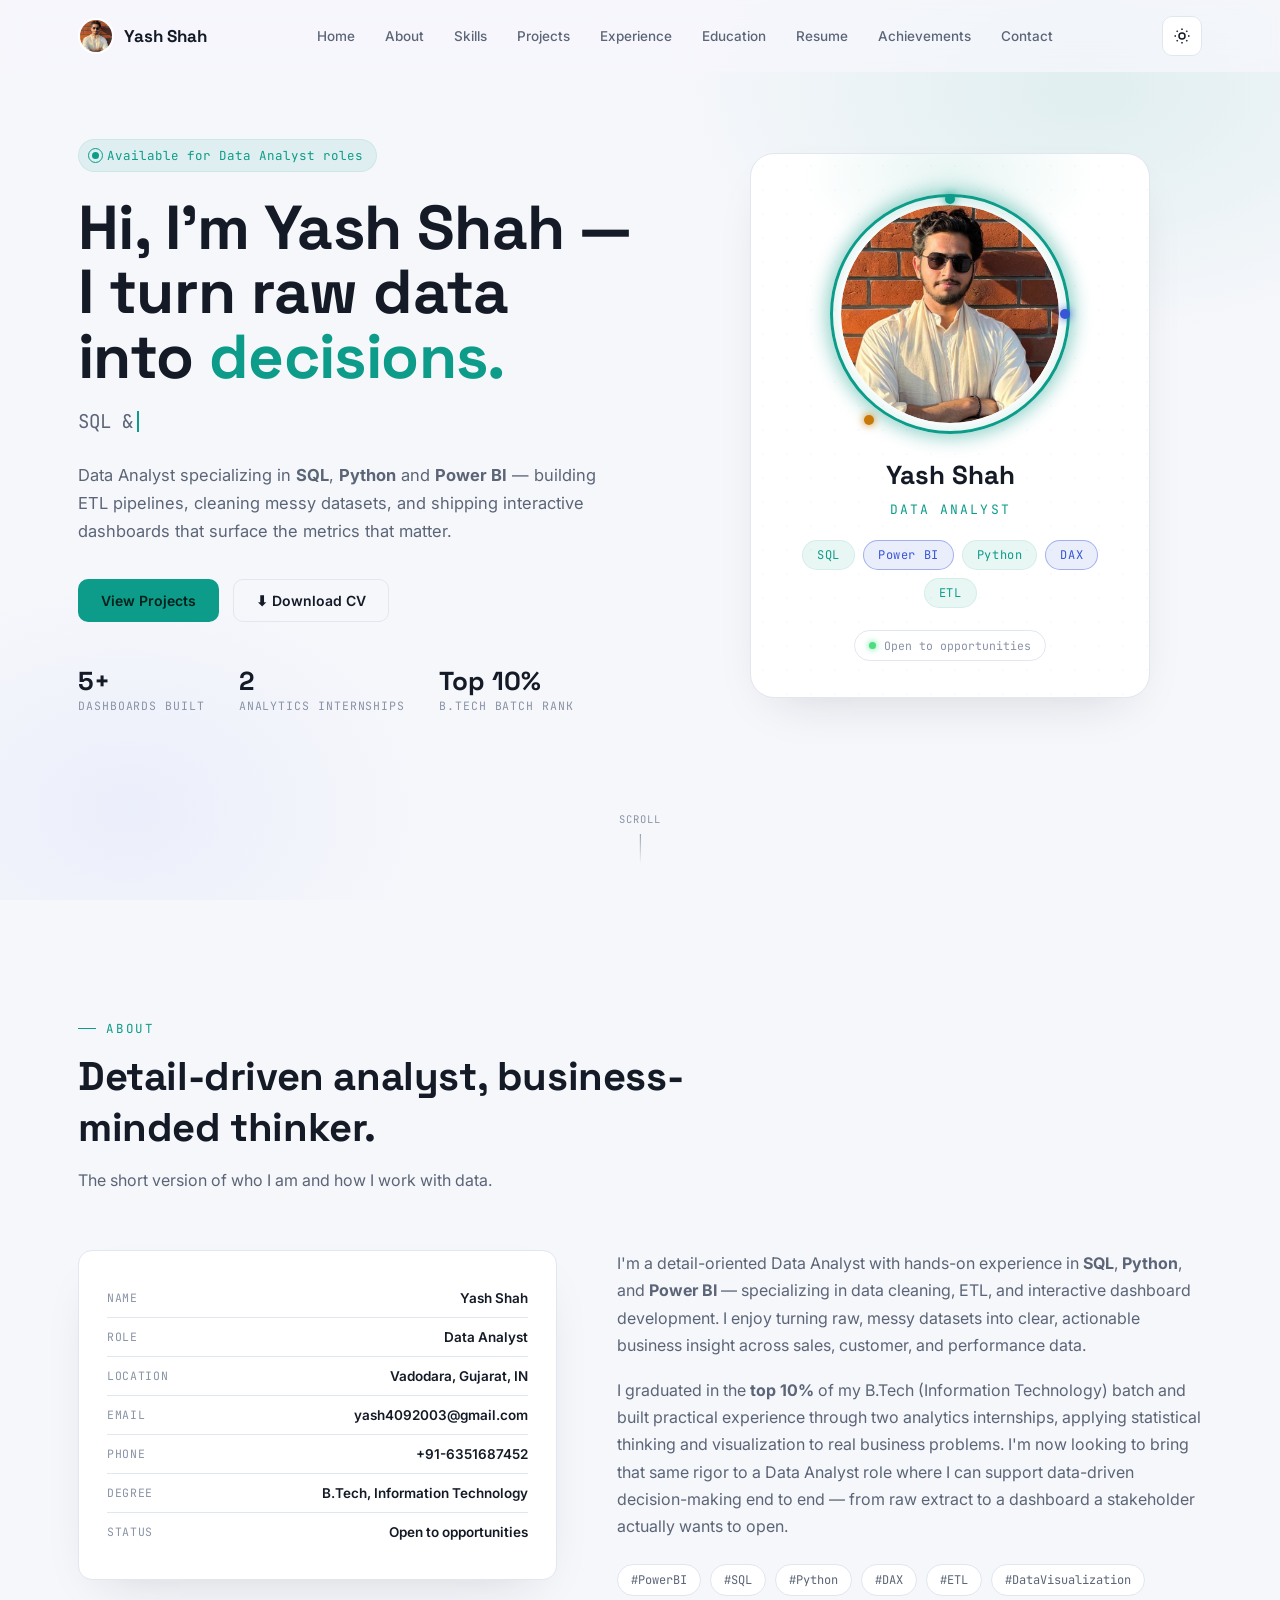
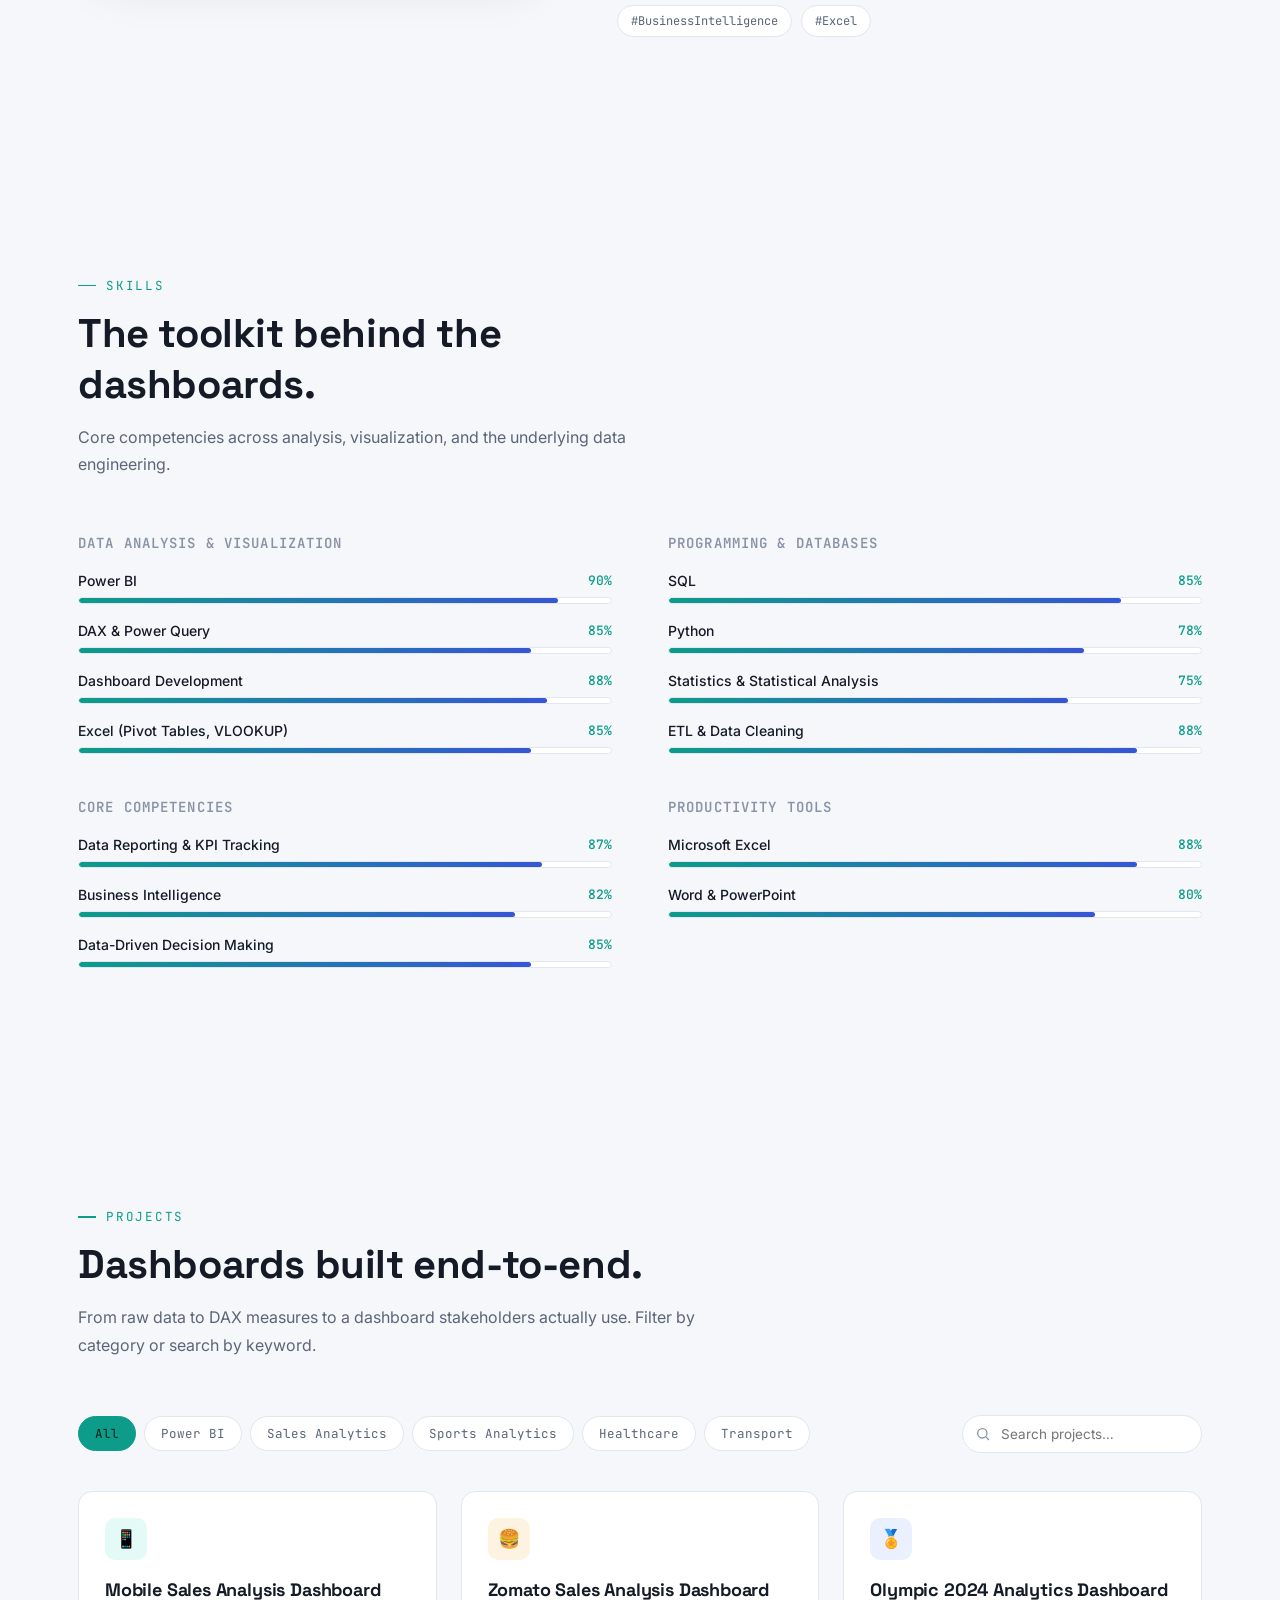
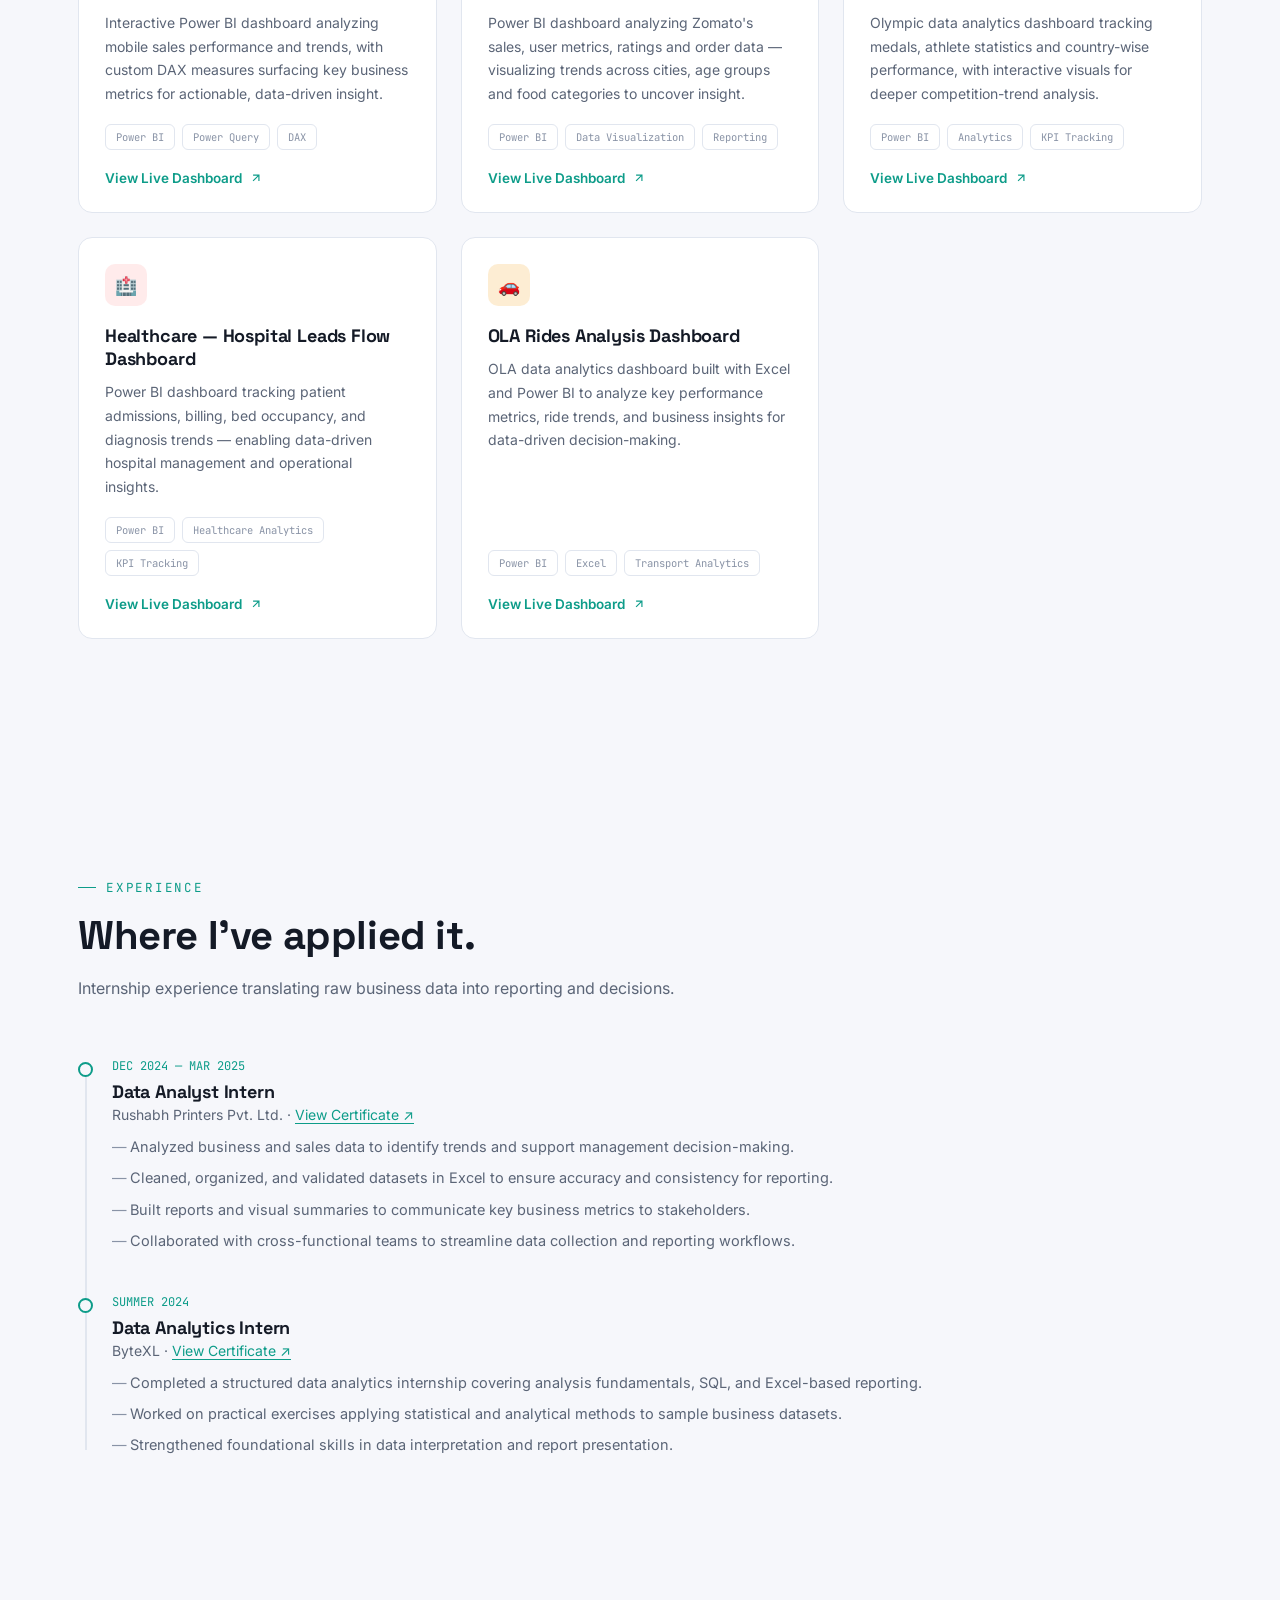
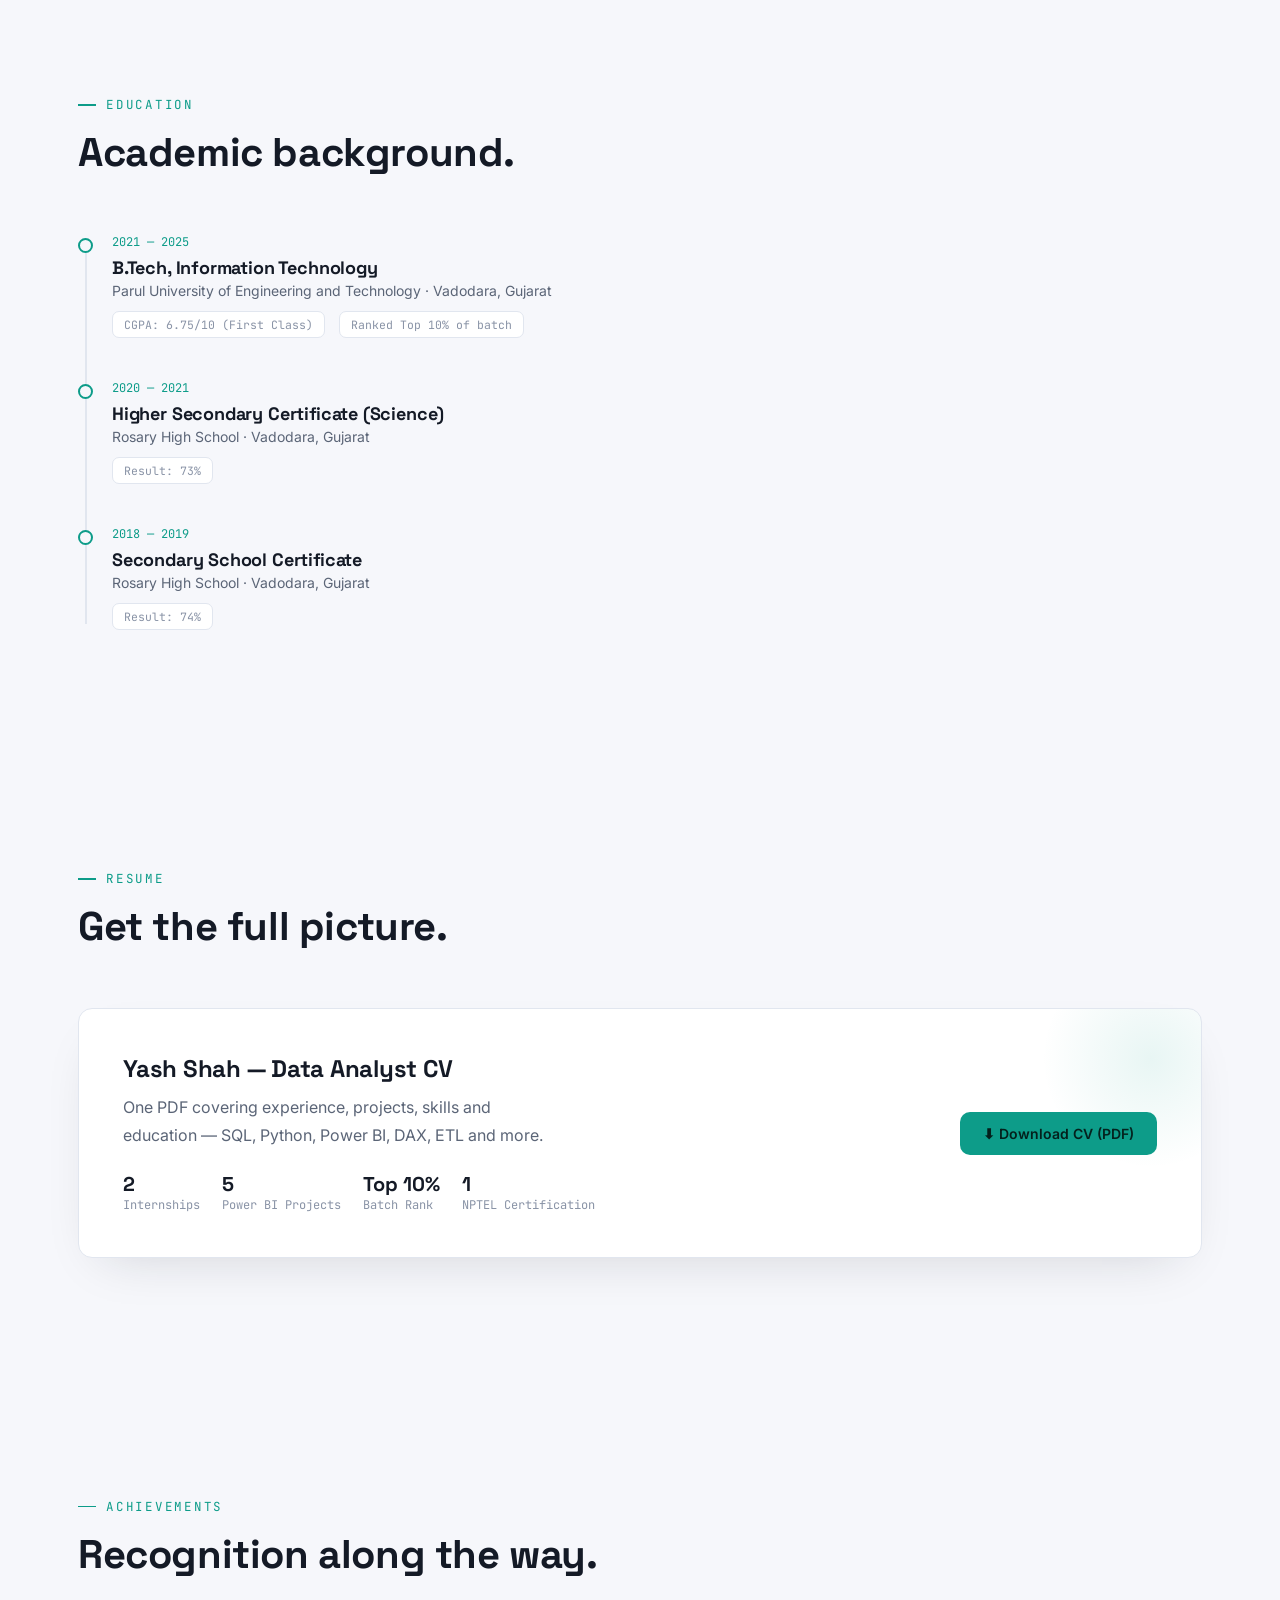
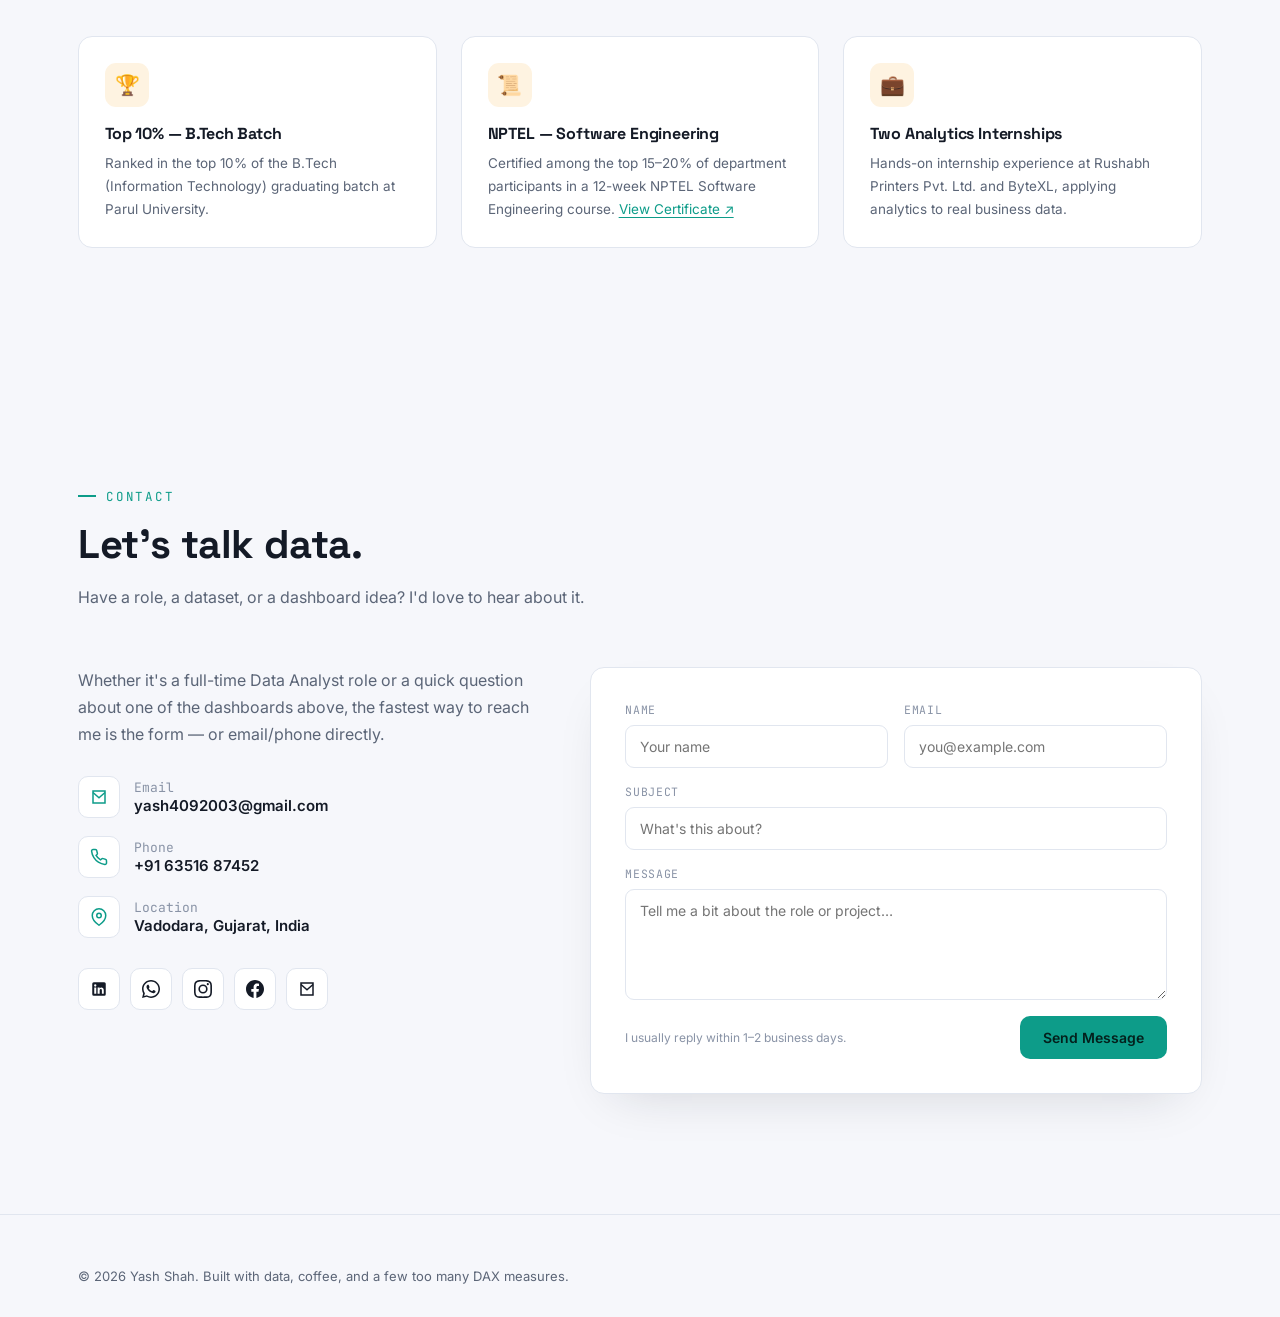
==== index.html @ 1015c75d "initial commit" ====
<!DOCTYPE html>
<html lang="en">
<head>
<meta charset="UTF-8">
<meta name="viewport" content="width=device-width, initial-scale=1.0">
<title>Yash Shah — Data Analyst | SQL, Python &amp; Power BI Portfolio</title>
<meta name="description" content="Yash Shah is a Data Analyst skilled in SQL, Python, Power BI, DAX, ETL and data visualization. Explore dashboards, projects, and experience turning raw data into business insight.">
<meta name="keywords" content="Yash Shah, Data Analyst, SQL, Python, Power BI, DAX, Power Query, ETL, Data Visualization, Business Intelligence, Dashboard Developer, Data Analyst Portfolio, Vadodara, Gujarat">
<meta name="author" content="Yash Shah">
<meta name="robots" content="index, follow">
<link rel="canonical" href="https://yashshah-portfolio.example.com/">

<!-- Open Graph -->
<meta property="og:type" content="website">
<meta property="og:title" content="Yash Shah — Data Analyst Portfolio">
<meta property="og:description" content="Data Analyst skilled in SQL, Python, Power BI &amp; DAX — building dashboards that turn raw data into business insight.">
<meta property="og:image" content="assets/profile.jpg">
<meta name="twitter:card" content="summary">

<link rel="icon" href="data:image/svg+xml,<svg xmlns=%22http://www.w3.org/2000/svg%22 viewBox=%220 0 100 100%22><rect width=%22100%22 height=%22100%22 rx=%2222%22 fill=%22%232dd9c4%22/><text x=%2250%22 y=%2266%22 font-size=%2255%22 text-anchor=%22middle%22 font-family=%22monospace%22 fill=%22%2304201c%22>Y</text></svg>">

<link rel="preconnect" href="https://fonts.googleapis.com">
<link rel="stylesheet" href="styles.css">

<script type="application/ld+json">
{
  "@context": "https://schema.org",
  "@type": "Person",
  "name": "Yash Shah",
  "jobTitle": "Data Analyst",
  "url": "https://yashshah-portfolio.example.com/",
  "email": "mailto:yash4092003@gmail.com",
  "address": { "@type": "PostalAddress", "addressLocality": "Vadodara", "addressRegion": "Gujarat", "addressCountry": "IN" },
  "knowsAbout": ["SQL", "Python", "Power BI", "DAX", "Power Query", "ETL", "Data Visualization", "Business Intelligence", "Excel"]
}
</script>
</head>
<body>

<!-- Loader -->
<div id="loader" aria-hidden="true">
  <div class="loader-bars"><span></span><span></span><span></span><span></span><span></span></div>
  <div class="loader-text">LOADING DASHBOARD…</div>
</div>

<div id="scroll-progress"></div>

<!-- Navbar -->
<header id="navbar">
  <div class="nav-inner">
    <a href="#home" class="brand"><span class="brand-mark"><img src="assets/profile.jpg" alt="Yash Shah"></span> Yash Shah</a>
    <nav class="links" id="navLinks">
      <a href="#home">Home</a>
      <a href="#about">About</a>
      <a href="#skills">Skills</a>
      <a href="#projects">Projects</a>
      <a href="#experience">Experience</a>
      <a href="#education">Education</a>
      <a href="#resume">Resume</a>
      <a href="#achievements">Achievements</a>
      <a href="#contact">Contact</a>
    </nav>
    <div class="nav-actions">
      <button class="theme-toggle" id="themeToggle" aria-label="Toggle dark / light mode">
        <svg class="icon-sun" viewBox="0 0 24 24" fill="none" stroke="currentColor" stroke-width="2"><circle cx="12" cy="12" r="4"/><path d="M12 2v2M12 20v2M4.9 4.9l1.4 1.4M17.7 17.7l1.4 1.4M2 12h2M20 12h2M4.9 19.1l1.4-1.4M17.7 6.3l1.4-1.4"/></svg>
        <svg class="icon-moon" viewBox="0 0 24 24" fill="none" stroke="currentColor" stroke-width="2"><path d="M21 12.79A9 9 0 1 1 11.21 3 7 7 0 0 0 21 12.79Z"/></svg>
      </button>
      <button class="nav-toggle" id="navToggle" aria-label="Toggle menu"><span></span><span></span><span></span></button>
    </div>
  </div>
</header>
<div class="nav-overlay" id="navOverlay"></div>

  <!-- HOME / HERO -->
  <section class="hero" id="home">
    <div class="wrap hero-grid">
      <div>
        <div class="hero-kicker"><span class="pulse-dot"></span> Available for Data Analyst roles</div>
        <h1>Hi, I'm Yash Shah — I turn raw data into <span class="accent">decisions.</span></h1>
        <div class="typing-line mono"><span id="typingText"></span><span class="cursor"></span></div>
        <p class="lead">Data Analyst specializing in <strong>SQL</strong>, <strong>Python</strong> and <strong>Power BI</strong> — building ETL pipelines, cleaning messy datasets, and shipping interactive dashboards that surface the metrics that matter.</p>
        <div class="hero-ctas">
          <a href="#projects" class="btn btn-primary">View Projects</a>
          <a href="assets/Yash_Shah_DataAnalyst_CV.pdf" download class="btn btn-ghost">⬇ Download CV</a>
        </div>
        <div class="hero-stats">
          <div class="hero-stat"><div class="num"><span data-count="5">0</span>+</div><div class="label">Dashboards Built</div></div>
          <div class="hero-stat"><div class="num"><span data-count="2">0</span></div><div class="label">Analytics Internships</div></div>
          <div class="hero-stat"><div class="num">Top <span data-count="10">0</span>%</div><div class="label">B.Tech Batch Rank</div></div>
        </div>
      </div>

      <div class="hero-visual">
        <div class="profile-card">
          <!-- Decorative grid lines -->
          <div class="card-grid-lines" aria-hidden="true"></div>

          <!-- Big circular photo with full border -->
          <div class="profile-photo-wrap">
            <div class="photo-glow"></div>
            <div class="photo-ring-outer">
              <div class="photo-ring-inner">
                <img src="assets/profile.jpg" alt="Yash Shah, Data Analyst" class="profile-photo">
              </div>
            </div>
            <!-- Orbiting dots -->
            <div class="orbit-dot od1"></div>
            <div class="orbit-dot od2"></div>
            <div class="orbit-dot od3"></div>
          </div>

          <div class="profile-name-big">Yash Shah</div>
          <div class="profile-role-big"><span class="mono">DATA ANALYST</span></div>

          <!-- Animated skill chips -->
          <div class="chip-row">
            <span class="chip">SQL</span>
            <span class="chip chip-2">Power BI</span>
            <span class="chip chip-3">Python</span>
            <span class="chip chip-2">DAX</span>
            <span class="chip">ETL</span>
          </div>

          <!-- Subtle availability badge -->
          <div class="avail-badge">
            <span class="avail-dot"></span>
            <span class="mono">Open to opportunities</span>
          </div>
        </div>
      </div>
    </div>

    <div class="scroll-cue"><span>SCROLL</span><div class="line"></div></div>
  </section>

  <!-- ABOUT -->
  <section id="about">
    <div class="wrap">
      <div class="section-head reveal">
        <div class="eyebrow">About</div>
        <h2>Detail-driven analyst, business-minded thinker.</h2>
        <p>The short version of who I am and how I work with data.</p>
      </div>

      <div class="about-grid">
        <div class="about-card reveal">
          <div class="row"><span>Name</span><span>Yash Shah</span></div>
          <div class="row"><span>Role</span><span>Data Analyst</span></div>
          <div class="row"><span>Location</span><span>Vadodara, Gujarat, IN</span></div>
          <div class="row"><span>Email</span><span>yash4092003@gmail.com</span></div>
          <div class="row"><span>Phone</span><span>+91-6351687452</span></div>
          <div class="row"><span>Degree</span><span>B.Tech, Information Technology</span></div>
          <div class="row"><span>Status</span><span>Open to opportunities</span></div>
        </div>

        <div class="about-body reveal">
          <p>I'm a detail-oriented Data Analyst with hands-on experience in <strong>SQL</strong>, <strong>Python</strong>, and <strong>Power BI</strong> — specializing in data cleaning, ETL, and interactive dashboard development. I enjoy turning raw, messy datasets into clear, actionable business insight across sales, customer, and performance data.</p>
          <p>I graduated in the <strong>top 10%</strong> of my B.Tech (Information Technology) batch and built practical experience through two analytics internships, applying statistical thinking and visualization to real business problems. I'm now looking to bring that same rigor to a Data Analyst role where I can support data-driven decision-making end to end — from raw extract to a dashboard a stakeholder actually wants to open.</p>
          <div class="tag-row">
            <span class="tag">#PowerBI</span>
            <span class="tag">#SQL</span>
            <span class="tag">#Python</span>
            <span class="tag">#DAX</span>
            <span class="tag">#ETL</span>
            <span class="tag">#DataVisualization</span>
            <span class="tag">#BusinessIntelligence</span>
            <span class="tag">#Excel</span>
          </div>
        </div>
      </div>
    </div>
  </section>

  <!-- SKILLS -->
  <section id="skills">
    <div class="wrap">
      <div class="section-head reveal">
        <div class="eyebrow">Skills</div>
        <h2>The toolkit behind the dashboards.</h2>
        <p>Core competencies across analysis, visualization, and the underlying data engineering.</p>
      </div>

      <div class="skills-grid">
        <div class="skill-group reveal">
          <h3>Data Analysis &amp; Visualization</h3>
          <div class="skill-item">
            <div class="skill-top"><span>Power BI</span><span class="pct">90%</span></div>
            <div class="skill-bar"><div class="skill-fill" data-level="90"></div></div>
          </div>
          <div class="skill-item">
            <div class="skill-top"><span>DAX &amp; Power Query</span><span class="pct">85%</span></div>
            <div class="skill-bar"><div class="skill-fill" data-level="85"></div></div>
          </div>
          <div class="skill-item">
            <div class="skill-top"><span>Dashboard Development</span><span class="pct">88%</span></div>
            <div class="skill-bar"><div class="skill-fill" data-level="88"></div></div>
          </div>
          <div class="skill-item">
            <div class="skill-top"><span>Excel (Pivot Tables, VLOOKUP)</span><span class="pct">85%</span></div>
            <div class="skill-bar"><div class="skill-fill" data-level="85"></div></div>
          </div>
        </div>

        <div class="skill-group reveal">
          <h3>Programming &amp; Databases</h3>
          <div class="skill-item">
            <div class="skill-top"><span>SQL</span><span class="pct">85%</span></div>
            <div class="skill-bar"><div class="skill-fill" data-level="85"></div></div>
          </div>
          <div class="skill-item">
            <div class="skill-top"><span>Python</span><span class="pct">78%</span></div>
            <div class="skill-bar"><div class="skill-fill" data-level="78"></div></div>
          </div>
          <div class="skill-item">
            <div class="skill-top"><span>Statistics &amp; Statistical Analysis</span><span class="pct">75%</span></div>
            <div class="skill-bar"><div class="skill-fill" data-level="75"></div></div>
          </div>
          <div class="skill-item">
            <div class="skill-top"><span>ETL &amp; Data Cleaning</span><span class="pct">88%</span></div>
            <div class="skill-bar"><div class="skill-fill" data-level="88"></div></div>
          </div>
        </div>

        <div class="skill-group reveal">
          <h3>Core Competencies</h3>
          <div class="skill-item">
            <div class="skill-top"><span>Data Reporting &amp; KPI Tracking</span><span class="pct">87%</span></div>
            <div class="skill-bar"><div class="skill-fill" data-level="87"></div></div>
          </div>
          <div class="skill-item">
            <div class="skill-top"><span>Business Intelligence</span><span class="pct">82%</span></div>
            <div class="skill-bar"><div class="skill-fill" data-level="82"></div></div>
          </div>
          <div class="skill-item">
            <div class="skill-top"><span>Data-Driven Decision Making</span><span class="pct">85%</span></div>
            <div class="skill-bar"><div class="skill-fill" data-level="85"></div></div>
          </div>
        </div>

        <div class="skill-group reveal">
          <h3>Productivity Tools</h3>
          <div class="skill-item">
            <div class="skill-top"><span>Microsoft Excel</span><span class="pct">88%</span></div>
            <div class="skill-bar"><div class="skill-fill" data-level="88"></div></div>
          </div>
          <div class="skill-item">
            <div class="skill-top"><span>Word &amp; PowerPoint</span><span class="pct">80%</span></div>
            <div class="skill-bar"><div class="skill-fill" data-level="80"></div></div>
          </div>
        </div>
      </div>
    </div>
  </section>

  <!-- PROJECTS -->
  <section id="projects">
    <div class="wrap">
      <div class="section-head reveal">
        <div class="eyebrow">Projects</div>
        <h2>Dashboards built end-to-end.</h2>
        <p>From raw data to DAX measures to a dashboard stakeholders actually use. Filter by category or search by keyword.</p>
      </div>

      <div class="proj-toolbar reveal">
        <div class="filter-pills">
          <button class="pill active" data-filter="all">All</button>
          <button class="pill" data-filter="powerbi">Power BI</button>
          <button class="pill" data-filter="sales">Sales Analytics</button>
          <button class="pill" data-filter="sports">Sports Analytics</button>
          <button class="pill" data-filter="healthcare">Healthcare</button>
          <button class="pill" data-filter="transport">Transport</button>
        </div>
        <div class="search-box">
          <svg viewBox="0 0 24 24" fill="none" stroke="currentColor" stroke-width="2"><circle cx="11" cy="11" r="7"/><path d="m21 21-4.3-4.3"/></svg>
          <input type="text" id="projSearch" placeholder="Search projects…">
        </div>
      </div>

      <div class="proj-grid">
        <article class="proj-card reveal" data-category="powerbi sales" data-search="mobile sales analysis dashboard power bi dax power query">
          <div class="proj-icon" style="background:#2dd9c422;color:var(--accent);">📱</div>
          <h3>Mobile Sales Analysis Dashboard</h3>
          <p>Interactive Power BI dashboard analyzing mobile sales performance and trends, with custom DAX measures surfacing key business metrics for actionable, data-driven insight.</p>
          <div class="proj-tags"><span>Power BI</span><span>Power Query</span><span>DAX</span></div>
          <a href="https://app.powerbi.com/view?r=eyJrIjoiNDUyMzc5MWYtN2MxMS00ODg0LTkwMGYtNTU5MDFhZjZkYTQzIiwidCI6IjY1OGQ2NjBiLTU4MzktNGVkOS05Mjk0LTc0NDJlMWQ4MzU2OSJ9&pageName=3f4f268d6db586607b40" target="_blank" rel="noopener" class="proj-link">View Live Dashboard <svg viewBox="0 0 24 24" fill="none" stroke="currentColor" stroke-width="2"><path d="M7 17 17 7M7 7h10v10"/></svg></a>
        </article>

        <article class="proj-card reveal" data-category="powerbi sales" data-search="zomato sales analysis dashboard power bi ratings orders cities food">
          <div class="proj-icon" style="background:#f5a62322;color:var(--accent-2);">🍔</div>
          <h3>Zomato Sales Analysis Dashboard</h3>
          <p>Power BI dashboard analyzing Zomato's sales, user metrics, ratings and order data — visualizing trends across cities, age groups and food categories to uncover insight.</p>
          <div class="proj-tags"><span>Power BI</span><span>Data Visualization</span><span>Reporting</span></div>
          <a href="https://app.powerbi.com/view?r=eyJrIjoiM2ZlNGY4MTctZDM2YS00NmVjLTkwYmUtNWI3NzAwYThlNTNhIiwidCI6IjY1OGQ2NjBiLTU4MzktNGVkOS05Mjk0LTc0NDJlMWQ4MzU2OSJ9" target="_blank" rel="noopener" class="proj-link">View Live Dashboard <svg viewBox="0 0 24 24" fill="none" stroke="currentColor" stroke-width="2"><path d="M7 17 17 7M7 7h10v10"/></svg></a>
        </article>

        <article class="proj-card reveal" data-category="powerbi sports" data-search="olympic 2024 analytics dashboard power bi medals athletes country performance">
          <div class="proj-icon" style="background:#6c8cff22;color:var(--accent-3);">🏅</div>
          <h3>Olympic 2024 Analytics Dashboard</h3>
          <p>Olympic data analytics dashboard tracking medals, athlete statistics and country-wise performance, with interactive visuals for deeper competition-trend analysis.</p>
          <div class="proj-tags"><span>Power BI</span><span>Analytics</span><span>KPI Tracking</span></div>
          <a href="https://app.powerbi.com/view?r=eyJrIjoiZWJkYWRjYzktY2VlMy00MTM5LWEzNmUtNDE2M2JhNjI0ZTU3IiwidCI6IjY1OGQ2NjBiLTU4MzktNGVkOS05Mjk0LTc0NDJlMWQ4MzU2OSJ9" target="_blank" rel="noopener" class="proj-link">View Live Dashboard <svg viewBox="0 0 24 24" fill="none" stroke="currentColor" stroke-width="2"><path d="M7 17 17 7M7 7h10v10"/></svg></a>
        </article>

        <article class="proj-card reveal" data-category="powerbi healthcare" data-search="healthcare hospital leads flow dashboard power bi patient admissions billing bed occupancy diagnosis">
          <div class="proj-icon" style="background:#ff6b6b22;color:#ff6b6b;">🏥</div>
          <h3>Healthcare — Hospital Leads Flow Dashboard</h3>
          <p>Power BI dashboard tracking patient admissions, billing, bed occupancy, and diagnosis trends — enabling data-driven hospital management and operational insights.</p>
          <div class="proj-tags"><span>Power BI</span><span>Healthcare Analytics</span><span>KPI Tracking</span></div>
          <a href="https://app.powerbi.com/view?r=eyJrIjoiNzM0MGQ3NGEtZDEzMC00YWVjLWJkYmYtMDhiMjI1MGFhNzFmIiwidCI6IjY1OGQ2NjBiLTU4MzktNGVkOS05Mjk0LTc0NDJlMWQ4MzU2OSJ9" target="_blank" rel="noopener" class="proj-link">View Live Dashboard <svg viewBox="0 0 24 24" fill="none" stroke="currentColor" stroke-width="2"><path d="M7 17 17 7M7 7h10v10"/></svg></a>
        </article>

        <article class="proj-card reveal" data-category="powerbi transport sales" data-search="ola rides analysis dashboard power bi excel performance metrics trends business decisions">
          <div class="proj-icon" style="background:#f5a62333;color:var(--accent-2);">🚗</div>
          <h3>OLA Rides Analysis Dashboard</h3>
          <p>OLA data analytics dashboard built with Excel and Power BI to analyze key performance metrics, ride trends, and business insights for data-driven decision-making.</p>
          <div class="proj-tags"><span>Power BI</span><span>Excel</span><span>Transport Analytics</span></div>
          <a href="https://app.powerbi.com/view?r=eyJrIjoiZTAwZTI1MjMtMjUyNS00MTIyLWEwM2YtMmJhOTAwN2JjOGM5IiwidCI6IjY1OGQ2NjBiLTU4MzktNGVkOS05Mjk0LTc0NDJlMWQ4MzU2OSJ9&pageName=65169500690dd9504353" target="_blank" rel="noopener" class="proj-link">View Live Dashboard <svg viewBox="0 0 24 24" fill="none" stroke="currentColor" stroke-width="2"><path d="M7 17 17 7M7 7h10v10"/></svg></a>
        </article>
      </div>
      <div class="no-results" id="noResults">No projects match your search — try a different keyword.</div>
    </div>
  </section>

  <!-- EXPERIENCE -->
  <section id="experience">
    <div class="wrap">
      <div class="section-head reveal">
        <div class="eyebrow">Experience</div>
        <h2>Where I've applied it.</h2>
        <p>Internship experience translating raw business data into reporting and decisions.</p>
      </div>

      <div class="timeline reveal">
        <div class="tl-item">
          <span class="period mono">DEC 2024 — MAR 2025</span>
          <h3>Data Analyst Intern</h3>
          <span class="org">Rushabh Printers Pvt. Ltd. · <a href="https://drive.google.com/file/d/1Uv4n-qp2vT7yd3gjvwLm0A7AhCl_HjUh/view?usp=sharing" target="_blank" rel="noopener" style="color:var(--accent);text-decoration:underline;text-underline-offset:3px;">View Certificate ↗</a></span>
          <ul>
            <li>Analyzed business and sales data to identify trends and support management decision-making.</li>
            <li>Cleaned, organized, and validated datasets in Excel to ensure accuracy and consistency for reporting.</li>
            <li>Built reports and visual summaries to communicate key business metrics to stakeholders.</li>
            <li>Collaborated with cross-functional teams to streamline data collection and reporting workflows.</li>
          </ul>
        </div>
        <div class="tl-item">
          <span class="period mono">SUMMER 2024</span>
          <h3>Data Analytics Intern</h3>
          <span class="org">ByteXL · <a href="https://drive.google.com/file/d/18TJn-kEAPukAtpedDSV3TLB1JWidrT6D/view?usp=sharing" target="_blank" rel="noopener" style="color:var(--accent);text-decoration:underline;text-underline-offset:3px;">View Certificate ↗</a></span>
          <ul>
            <li>Completed a structured data analytics internship covering analysis fundamentals, SQL, and Excel-based reporting.</li>
            <li>Worked on practical exercises applying statistical and analytical methods to sample business datasets.</li>
            <li>Strengthened foundational skills in data interpretation and report presentation.</li>
          </ul>
        </div>
      </div>
    </div>
  </section>

  <!-- EDUCATION -->
  <section id="education">
    <div class="wrap">
      <div class="section-head reveal">
        <div class="eyebrow">Education</div>
        <h2>Academic background.</h2>
      </div>

      <div class="timeline reveal">
        <div class="tl-item">
          <span class="period mono">2021 — 2025</span>
          <h3>B.Tech, Information Technology</h3>
          <span class="org">Parul University of Engineering and Technology · Vadodara, Gujarat</span>
          <div class="meta-row">
            <span>CGPA: 6.75/10 (First Class)</span>
            <span>Ranked Top 10% of batch</span>
          </div>
        </div>
        <div class="tl-item">
          <span class="period mono">2020 — 2021</span>
          <h3>Higher Secondary Certificate (Science)</h3>
          <span class="org">Rosary High School · Vadodara, Gujarat</span>
          <div class="meta-row"><span>Result: 73%</span></div>
        </div>
        <div class="tl-item">
          <span class="period mono">2018 — 2019</span>
          <h3>Secondary School Certificate</h3>
          <span class="org">Rosary High School · Vadodara, Gujarat</span>
          <div class="meta-row"><span>Result: 74%</span></div>
        </div>
      </div>
    </div>
  </section>

  <!-- RESUME -->
  <section id="resume">
    <div class="wrap">
      <div class="section-head reveal">
        <div class="eyebrow">Resume</div>
        <h2>Get the full picture.</h2>
      </div>

      <div class="resume-panel reveal">
        <div class="resume-left">
          <h3>Yash Shah — Data Analyst CV</h3>
          <p>One PDF covering experience, projects, skills and education — SQL, Python, Power BI, DAX, ETL and more.</p>
          <div class="resume-points">
            <div><strong>2</strong>Internships</div>
            <div><strong>5</strong>Power BI Projects</div>
            <div><strong>Top 10%</strong>Batch Rank</div>
            <div><strong>1</strong>NPTEL Certification</div>
          </div>
        </div>
        <a href="assets/Yash_Shah_DataAnalyst_CV.pdf" download class="btn btn-primary">⬇ Download CV (PDF)</a>
      </div>
    </div>
  </section>

  <!-- ACHIEVEMENTS -->
  <section id="achievements">
    <div class="wrap">
      <div class="section-head reveal">
        <div class="eyebrow">Achievements</div>
        <h2>Recognition along the way.</h2>
      </div>

      <div class="ach-grid">
        <div class="ach-card reveal">
          <div class="badge">🏆</div>
          <h3>Top 10% — B.Tech Batch</h3>
          <p>Ranked in the top 10% of the B.Tech (Information Technology) graduating batch at Parul University.</p>
        </div>
        <div class="ach-card reveal">
          <div class="badge">📜</div>
          <h3>NPTEL — Software Engineering</h3>
          <p>Certified among the top 15–20% of department participants in a 12-week NPTEL Software Engineering course. <a href="https://drive.google.com/file/d/1ram_CQ6SFK5pebSE3FVYJ12sQNwmXWOH/view?usp=sharing" target="_blank" rel="noopener" style="color:var(--accent);text-decoration:underline;text-underline-offset:3px;">View Certificate ↗</a></p>
        </div>
        <div class="ach-card reveal">
          <div class="badge">💼</div>
          <h3>Two Analytics Internships</h3>
          <p>Hands-on internship experience at Rushabh Printers Pvt. Ltd. and ByteXL, applying analytics to real business data.</p>
        </div>
      </div>
    </div>
  </section>

  <!-- CONTACT -->
  <section id="contact">
    <div class="wrap">
      <div class="section-head reveal">
        <div class="eyebrow">Contact</div>
        <h2>Let's talk data.</h2>
        <p>Have a role, a dataset, or a dashboard idea? I'd love to hear about it.</p>
      </div>

      <div class="contact-grid">
        <div class="reveal">
          <p>Whether it's a full-time Data Analyst role or a quick question about one of the dashboards above, the fastest way to reach me is the form — or email/phone directly.</p>
          <div class="contact-info-list">
            <div class="contact-info-item">
              <div class="ic"><svg viewBox="0 0 24 24" fill="none" stroke="currentColor" stroke-width="2"><path d="M4 4h16v16H4z"/><path d="m4 6 8 7 8-7"/></svg></div>
              <div><div class="t">Email</div><div class="v">yash4092003@gmail.com</div></div>
            </div>
            <div class="contact-info-item">
              <div class="ic"><svg viewBox="0 0 24 24" fill="none" stroke="currentColor" stroke-width="2"><path d="M22 16.92v3a2 2 0 0 1-2.18 2 19.79 19.79 0 0 1-8.63-3.07 19.5 19.5 0 0 1-6-6 19.79 19.79 0 0 1-3.07-8.67A2 2 0 0 1 4.11 2h3a2 2 0 0 1 2 1.72c.13.96.36 1.9.68 2.81a2 2 0 0 1-.45 2.11L8.09 9.91a16 16 0 0 0 6 6l1.27-1.27a2 2 0 0 1 2.11-.45c.91.32 1.85.55 2.81.68A2 2 0 0 1 22 16.92Z"/></svg></div>
              <div><div class="t">Phone</div><div class="v">+91 63516 87452</div></div>
            </div>
            <div class="contact-info-item">
              <div class="ic"><svg viewBox="0 0 24 24" fill="none" stroke="currentColor" stroke-width="2"><path d="M21 10c0 7-9 13-9 13s-9-6-9-13a9 9 0 0 1 18 0Z"/><circle cx="12" cy="10" r="3"/></svg></div>
              <div><div class="t">Location</div><div class="v">Vadodara, Gujarat, India</div></div>
            </div>
          </div>
          <div class="social-row">
            <!-- LinkedIn -->
            <a href="https://www.linkedin.com/in/yash-shah-025560321?utm_source=share&utm_campaign=share_via&utm_content=profile&utm_medium=ios_app" target="_blank" rel="noopener" aria-label="LinkedIn" title="LinkedIn">
              <svg viewBox="0 0 24 24" fill="currentColor"><path d="M19 3a2 2 0 0 1 2 2v14a2 2 0 0 1-2 2H5a2 2 0 0 1-2-2V5a2 2 0 0 1 2-2h14zM8.34 18.34V10H5.67v8.34h2.67zM7 8.93a1.55 1.55 0 1 0 0-3.1 1.55 1.55 0 0 0 0 3.1zM18.34 18.34v-4.6c0-2.46-1.31-3.6-3.06-3.6a2.64 2.64 0 0 0-2.39 1.31h-.04V10H10.2c.03.7 0 8.34 0 8.34h2.67v-4.66c0-.25.02-.5.1-.68.2-.5.66-1.03 1.44-1.03 1.02 0 1.43.78 1.43 1.92v4.45h2.5z"/></svg>
            </a>
            <!-- WhatsApp -->
            <a href="https://wa.me/918866350409" target="_blank" rel="noopener" aria-label="WhatsApp" title="WhatsApp">
              <svg viewBox="0 0 24 24" fill="currentColor"><path d="M17.472 14.382c-.297-.149-1.758-.867-2.03-.967-.273-.099-.471-.148-.67.15-.197.297-.767.966-.94 1.164-.173.199-.347.223-.644.075-.297-.15-1.255-.463-2.39-1.475-.883-.788-1.48-1.761-1.653-2.059-.173-.297-.018-.458.13-.606.134-.133.298-.347.446-.52.149-.174.198-.298.298-.497.099-.198.05-.371-.025-.52-.075-.149-.669-1.612-.916-2.207-.242-.579-.487-.5-.669-.51-.173-.008-.371-.01-.57-.01-.198 0-.52.074-.792.372-.272.297-1.04 1.016-1.04 2.479 0 1.462 1.065 2.875 1.213 3.074.149.198 2.096 3.2 5.077 4.487.709.306 1.262.489 1.694.625.712.227 1.36.195 1.871.118.571-.085 1.758-.719 2.006-1.413.248-.694.248-1.289.173-1.413-.074-.124-.272-.198-.57-.347z"/><path d="M12 0C5.373 0 0 5.373 0 12c0 2.127.558 4.122 1.532 5.847L.057 23.882l6.204-1.448A11.94 11.94 0 0 0 12 24c6.627 0 12-5.373 12-12S18.627 0 12 0zm0 21.938a9.912 9.912 0 0 1-5.031-1.369l-.361-.214-3.741.981 1-3.648-.235-.374A9.906 9.906 0 0 1 2.062 12C2.062 6.512 6.512 2.062 12 2.062S21.938 6.512 21.938 12 17.488 21.938 12 21.938z"/></svg>
            </a>
            <!-- Instagram -->
            <a href="https://www.instagram.com/yash_49__?igsh=aWloeHd2cnhrYTB0&utm_source=qr" target="_blank" rel="noopener" aria-label="Instagram" title="Instagram">
              <svg viewBox="0 0 24 24" fill="currentColor"><path d="M12 2.163c3.204 0 3.584.012 4.85.07 3.252.148 4.771 1.691 4.919 4.919.058 1.265.069 1.645.069 4.849 0 3.205-.012 3.584-.069 4.849-.149 3.225-1.664 4.771-4.919 4.919-1.266.058-1.644.07-4.85.07-3.204 0-3.584-.012-4.849-.07-3.26-.149-4.771-1.699-4.919-4.92-.058-1.265-.07-1.644-.07-4.849 0-3.204.013-3.583.07-4.849.149-3.227 1.664-4.771 4.919-4.919 1.266-.057 1.645-.069 4.849-.069zm0-2.163c-3.259 0-3.667.014-4.947.072-4.358.2-6.78 2.618-6.98 6.98-.059 1.281-.073 1.689-.073 4.948 0 3.259.014 3.668.072 4.948.2 4.358 2.618 6.78 6.98 6.98 1.281.058 1.689.072 4.948.072 3.259 0 3.668-.014 4.948-.072 4.354-.2 6.782-2.618 6.979-6.98.059-1.28.073-1.689.073-4.948 0-3.259-.014-3.667-.072-4.947-.196-4.354-2.617-6.78-6.979-6.98-1.281-.059-1.69-.073-4.949-.073zm0 5.838a6.162 6.162 0 1 0 0 12.324 6.162 6.162 0 0 0 0-12.324zM12 16a4 4 0 1 1 0-8 4 4 0 0 1 0 8zm6.406-11.845a1.44 1.44 0 1 0 0 2.881 1.44 1.44 0 0 0 0-2.881z"/></svg>
            </a>
            <!-- Facebook -->
            <a href="https://www.facebook.com/share/1CvL25WVcp/?mibextid=wwXIfr" target="_blank" rel="noopener" aria-label="Facebook" title="Facebook">
              <svg viewBox="0 0 24 24" fill="currentColor"><path d="M24 12.073c0-6.627-5.373-12-12-12s-12 5.373-12 12c0 5.99 4.388 10.954 10.125 11.854v-8.385H7.078v-3.47h3.047V9.43c0-3.007 1.792-4.669 4.533-4.669 1.312 0 2.686.235 2.686.235v2.953H15.83c-1.491 0-1.956.925-1.956 1.874v2.25h3.328l-.532 3.47h-2.796v8.385C19.612 23.027 24 18.062 24 12.073z"/></svg>
            </a>
            <!-- Email -->
            <a href="mailto:yash4092003@gmail.com" aria-label="Email" title="Email">
              <svg viewBox="0 0 24 24" fill="none" stroke="currentColor" stroke-width="2"><path d="M4 4h16v16H4z"/><path d="m4 6 8 7 8-7"/></svg>
            </a>
          </div>
        </div>

        <form class="contact-form reveal" id="contactForm">
          <!-- Web3Forms: replace YOUR_ACCESS_KEY below with the key sent to your Gmail -->
          <input type="hidden" name="access_key" id="w3f_key" value="f4da3e41-6cfc-4776-ac6a-c92bbe3c826c">
          <input type="hidden" name="subject" value="New message from Yash Shah Portfolio">
          <input type="hidden" name="from_name" value="Portfolio Contact Form">
          <div class="form-row">
            <div class="field">
              <label for="name">Name</label>
              <input type="text" id="name" name="Name" required placeholder="Your name">
            </div>
            <div class="field">
              <label for="email">Email</label>
              <input type="email" id="email" name="Email" required placeholder="you@example.com">
            </div>
          </div>
          <div class="field full" style="margin-bottom:16px;">
            <label for="subject">Subject</label>
            <input type="text" id="subject" name="Subject" required placeholder="What's this about?">
          </div>
          <div class="field full" style="margin-bottom:16px;">
            <label for="message">Message</label>
            <textarea id="message" name="Message" rows="5" required placeholder="Tell me a bit about the role or project…"></textarea>
          </div>
          <div class="form-foot">
            <span class="form-note">I usually reply within 1–2 business days.</span>
            <button type="submit" class="btn btn-primary">Send Message</button>
          </div>
          <div class="form-status" id="formStatus"></div>
        </form>
      </div>
    </div>
  </section>


</main>

<footer>
  <div class="wrap footer-inner">
    <p>© <span id="year"></span> Yash Shah. Built with data, coffee, and a few too many DAX measures.</p>

  </div>
</footer>

<button class="back-top" id="backTop" aria-label="Back to top">
  <svg viewBox="0 0 24 24" fill="none" stroke="currentColor" stroke-width="2"><path d="m18 15-6-6-6 6"/></svg>
</button>

<script src="script.js"></script>
</body>
</html>
---- styles.css ----
/* ============================================
   YASH SHAH — DATA ANALYST PORTFOLIO
   Theme: "Live Dashboard" — dark control-room
   palette with teal/amber data-viz accents.
   ============================================ */

@import url('https://fonts.googleapis.com/css2?family=Space+Grotesk:wght@500;600;700&family=Inter:wght@400;500;600;700&family=JetBrains+Mono:wght@400;500;600&display=swap');

:root{
  --bg:#0a0e15;
  --bg-soft:#0d1320;
  --panel:#121a28;
  --panel-2:#19233399;
  --border:#222d40;
  --text:#e9edf4;
  --text-dim:#8d96a9;
  --text-faint:#5d6679;
  --accent:#2dd9c4;
  --accent-dim:#2dd9c422;
  --accent-2:#f5a623;
  --accent-3:#6c8cff;
  --danger:#ff6b6b;
  --radius:14px;
  --radius-sm:8px;
  --shadow:0 20px 60px -20px rgba(0,0,0,0.5);
  --maxw:1180px;
  --nav-h:72px;
  color-scheme: dark;
}

[data-theme="light"]{
  --bg:#f6f7fb;
  --bg-soft:#ffffff;
  --panel:#ffffff;
  --panel-2:#eef1f7cc;
  --border:#e1e6ef;
  --text:#141a26;
  --text-dim:#5b6577;
  --text-faint:#8993a6;
  --accent:#0d9c89;
  --accent-dim:#0d9c8918;
  --accent-2:#c9790a;
  --accent-3:#3656d6;
  --shadow:0 20px 50px -25px rgba(20,26,38,0.18);
  color-scheme: light;
}

*,*::before,*::after{box-sizing:border-box;}
html{scroll-behavior:smooth; scroll-padding-top: calc(var(--nav-h) + 14px);}
body{
  margin:0;
  background:var(--bg);
  color:var(--text);
  font-family:'Inter',sans-serif;
  -webkit-font-smoothing:antialiased;
  transition:background .35s ease, color .35s ease;
  overflow-x:hidden;
}
body.no-scroll{ overflow:hidden; }

h1,h2,h3,h4{
  font-family:'Space Grotesk',sans-serif;
  font-weight:700;
  margin:0;
  letter-spacing:-0.01em;
}
p{ margin:0; color:var(--text-dim); line-height:1.7; }
a{ color:inherit; text-decoration:none; }
img{ max-width:100%; display:block; }
button{ font-family:inherit; cursor:pointer; }
ul{ margin:0; padding:0; list-style:none; }

.mono{ font-family:'JetBrains Mono',monospace; }
.eyebrow{
  font-family:'JetBrains Mono',monospace;
  font-size:12.5px;
  letter-spacing:.14em;
  text-transform:uppercase;
  color:var(--accent);
  display:flex;
  align-items:center;
  gap:10px;
  margin-bottom:14px;
}
.eyebrow::before{
  content:'';
  width:18px; height:1.5px;
  background:var(--accent);
  display:inline-block;
}

.wrap{ max-width:var(--maxw); margin:0 auto; padding:0 28px; }
section{ padding:120px 0; position:relative; }
.section-head{ max-width:640px; margin-bottom:56px; }
.section-head h2{ font-size:clamp(28px,4vw,40px); }
.section-head p{ margin-top:14px; font-size:16px; }

::selection{ background:var(--accent); color:#04201c; }

/* ---------- Loading screen ---------- */
#loader{
  position:fixed; inset:0; z-index:9999;
  background:var(--bg);
  display:flex; align-items:center; justify-content:center;
  flex-direction:column; gap:18px;
  transition:opacity .6s ease, visibility .6s ease;
}
#loader.hide{ opacity:0; visibility:hidden; pointer-events:none; }
.loader-bars{ display:flex; gap:6px; align-items:flex-end; height:36px; }
.loader-bars span{
  width:6px; background:var(--accent); border-radius:3px;
  animation:loaderBar 1s ease-in-out infinite;
}
.loader-bars span:nth-child(1){ height:14px; animation-delay:0s; }
.loader-bars span:nth-child(2){ height:28px; animation-delay:.12s; background:var(--accent-2); }
.loader-bars span:nth-child(3){ height:36px; animation-delay:.24s; background:var(--accent-3); }
.loader-bars span:nth-child(4){ height:20px; animation-delay:.36s; }
.loader-bars span:nth-child(5){ height:30px; animation-delay:.48s; background:var(--accent-2); }
@keyframes loaderBar{
  0%,100%{ transform:scaleY(.4); }
  50%{ transform:scaleY(1); }
}
.loader-text{ font-family:'JetBrains Mono',monospace; font-size:12px; color:var(--text-faint); letter-spacing:.12em; }

/* ---------- Scroll progress ---------- */
#scroll-progress{
  position:fixed; top:0; left:0; height:3px; width:0%;
  background:linear-gradient(90deg,var(--accent),var(--accent-3));
  z-index:1001;
  transition:width .08s linear;
}

/* ---------- Navbar ---------- */
header#navbar{
  position:fixed; top:0; left:0; right:0; z-index:1000;
  height:var(--nav-h);
  display:flex; align-items:center;
  background:color-mix(in srgb, var(--bg) 78%, transparent);
  backdrop-filter:blur(14px) saturate(140%);
  border-bottom:1px solid transparent;
  transition:border-color .3s ease, background .3s ease;
}
header#navbar.scrolled{ border-bottom-color:var(--border); }
.nav-inner{
  width:100%; max-width:var(--maxw); margin:0 auto; padding:0 28px;
  display:flex; align-items:center; justify-content:space-between;
}
.brand{ display:flex; align-items:center; gap:10px; font-family:'Space Grotesk',sans-serif; font-weight:700; font-size:17px; }
.brand-mark{
  width:36px; height:36px; border-radius:50%;
  border:2px solid #ffffff;
  overflow:hidden; flex-shrink:0;
}
.brand-mark img{
  width:100%; height:100%; object-fit:cover; object-position:top center; display:block;
}
nav.links{ display:flex; align-items:center; gap:2px; }
nav.links a{
  font-size:13.5px; font-weight:500; color:var(--text-dim);
  padding:9px 14px; border-radius:8px; position:relative;
  transition:color .2s ease, background .2s ease;
}
nav.links a:hover{ color:var(--text); background:var(--panel-2); }
nav.links a.active{ color:var(--accent); }
.nav-actions{ display:flex; align-items:center; gap:10px; }

.theme-toggle{
  width:40px; height:40px; border-radius:10px;
  border:1px solid var(--border); background:var(--panel);
  display:flex; align-items:center; justify-content:center;
  color:var(--text); transition:border-color .2s ease, transform .2s ease;
}
.theme-toggle:hover{ border-color:var(--accent); transform:translateY(-1px); }
.theme-toggle svg{ width:18px; height:18px; }
[data-theme="light"] .icon-moon{ display:none; }
[data-theme="dark"] .icon-sun, html:not([data-theme]) .icon-sun{ display:none; }

.btn{
  display:inline-flex; align-items:center; gap:8px;
  padding:12px 22px; border-radius:10px;
  font-size:14px; font-weight:600;
  border:1px solid transparent; transition:transform .2s ease, box-shadow .2s ease, background .2s ease, border-color .2s ease;
  white-space:nowrap;
}
.btn-primary{ background:var(--accent); color:#04201c; }
.btn-primary:hover{ transform:translateY(-2px); box-shadow:0 10px 30px -8px var(--accent-dim); }
.btn-ghost{ background:transparent; border-color:var(--border); color:var(--text); }
.btn-ghost:hover{ border-color:var(--accent); color:var(--accent); transform:translateY(-2px); }
.btn-sm{ padding:9px 16px; font-size:13px; }

.nav-toggle{
  display:none; width:44px; height:44px; border-radius:10px;
  border:1.5px solid var(--accent); background:var(--accent-dim);
  align-items:center; justify-content:center; gap:5px; flex-direction:column;
}
.nav-toggle span{ width:22px; height:2.5px; background:var(--accent); border-radius:2px; transition:.3s; }
.nav-toggle.open span:nth-child(1){ transform:translateY(7.5px) rotate(45deg); }
.nav-toggle.open span:nth-child(2){ opacity:0; }
.nav-toggle.open span:nth-child(3){ transform:translateY(-7.5px) rotate(-45deg); }

/* ---------- Hero ---------- */
.hero{
  min-height:100vh; display:flex; align-items:center;
  padding-top:var(--nav-h);
  position:relative;
}
.hero::before{
  content:'';
  position:absolute; inset:0; z-index:-1;
  background:
    radial-gradient(700px 420px at 85% 10%, var(--accent-dim), transparent 60%),
    radial-gradient(500px 380px at 10% 90%, #6c8cff14, transparent 60%);
}
.hero-grid{
  display:grid; grid-template-columns:1.05fr .95fr; gap:64px; align-items:center;
  width:100%;
}
.hero-kicker{
  display:inline-flex; align-items:center; gap:8px;
  font-family:'JetBrains Mono',monospace; font-size:12.5px; color:var(--accent);
  padding:7px 13px; border:1px solid var(--accent-dim); border-radius:30px;
  background:var(--accent-dim); margin-bottom:24px;
}
.pulse-dot{ width:7px; height:7px; border-radius:50%; background:var(--accent); position:relative; }
.pulse-dot::after{
  content:''; position:absolute; inset:-4px; border-radius:50%; border:1.5px solid var(--accent);
  animation:pulseRing 1.8s ease-out infinite;
}
@keyframes pulseRing{ 0%{ transform:scale(.6); opacity:1; } 100%{ transform:scale(1.8); opacity:0; } }

.hero h1{
  font-size:clamp(36px,5.6vw,62px); line-height:1.04; margin-bottom:18px;
}
.hero h1 .accent{ color:var(--accent); }
.typing-line{
  font-family:'JetBrains Mono',monospace; font-size:clamp(15px,2vw,19px);
  color:var(--text-dim); margin-bottom:26px; min-height:28px;
  display:flex; align-items:center; gap:4px;
}
.typing-line .cursor{ width:2px; height:1.1em; background:var(--accent); animation:blink 1s steps(1) infinite; }
@keyframes blink{ 50%{ opacity:0; } }

.hero p.lead{ font-size:16.5px; max-width:520px; margin-bottom:34px; }
.hero-ctas{ display:flex; flex-wrap:wrap; gap:14px; margin-bottom:42px; }

.hero-stats{ display:flex; gap:34px; flex-wrap:wrap; }
.hero-stat .num{ font-family:'Space Grotesk',sans-serif; font-size:26px; font-weight:700; color:var(--text); }
.hero-stat .label{ font-family:'JetBrains Mono',monospace; font-size:11.5px; color:var(--text-faint); text-transform:uppercase; letter-spacing:.08em; }

/* ---- Hero visual: clean profile card ---- */
.hero-visual{ position:relative; display:flex; justify-content:center; align-items:center; }

.profile-card{
  background:var(--panel);
  border:1px solid var(--border);
  border-radius:24px;
  padding:40px 36px 36px;
  box-shadow:var(--shadow);
  width:100%; max-width:400px;
  position:relative;
  display:flex; flex-direction:column; align-items:center;
  overflow:hidden;
  z-index:1;
}

/* Subtle dot-grid background on the card */
.card-grid-lines{
  position:absolute; inset:0; z-index:0; pointer-events:none;
  background-image: radial-gradient(circle, var(--text-faint) 1px, transparent 1px);
  background-size: 24px 24px;
  opacity:.05;
}
/* Top glow accent */
.profile-card::before{
  content:''; position:absolute; top:-60px; left:50%; transform:translateX(-50%);
  width:300px; height:160px; border-radius:50%;
  background:radial-gradient(ellipse at center, var(--accent-dim), transparent 70%);
  pointer-events:none;
}

/* Photo wrap — full circular ring */
.profile-photo-wrap{
  position:relative; z-index:1;
  width:240px; height:240px;
  display:flex; align-items:center; justify-content:center;
  margin-bottom:24px;
}

/* Outer glowing ring */
.photo-ring-outer{
  position:absolute; inset:0; border-radius:50%;
  border:3.5px solid var(--accent);
  box-shadow:
    0 0 0 0px var(--bg),
    0 0 18px 4px color-mix(in srgb, var(--accent) 45%, transparent),
    inset 0 0 14px 2px color-mix(in srgb, var(--accent) 15%, transparent);
  animation:ringPulse 3s ease-in-out infinite;
}
@keyframes ringPulse{
  0%,100%{ box-shadow: 0 0 18px 4px color-mix(in srgb, var(--accent) 45%, transparent), inset 0 0 14px 2px color-mix(in srgb, var(--accent) 15%, transparent); }
  50%{ box-shadow: 0 0 32px 10px color-mix(in srgb, var(--accent) 60%, transparent), inset 0 0 20px 4px color-mix(in srgb, var(--accent) 25%, transparent); }
}

/* Inner ring gap (creates double-ring look) */
.photo-ring-inner{
  position:absolute; inset:8px; border-radius:50%; overflow:hidden;
}
.profile-photo{
  width:100%; height:100%;
  border-radius:50%; object-fit:cover; object-position:top center;
  display:block;
}

/* Orbiting accent dots */
.orbit-dot{
  position:absolute; width:10px; height:10px; border-radius:50%;
  background:var(--accent); box-shadow:0 0 8px var(--accent);
  animation:orbitSpin 8s linear infinite;
  transform-origin:120px 120px;
}
.od1{ top:0; left:50%; margin-left:-5px; animation-delay:0s; }
.od2{ top:50%; right:0; margin-top:-5px; background:var(--accent-3); box-shadow:0 0 8px var(--accent-3); animation-delay:-2.66s; }
.od3{ bottom:4%; left:14%; background:var(--accent-2); box-shadow:0 0 8px var(--accent-2); animation-delay:-5.33s; }
@keyframes orbitSpin{
  from{ transform:rotate(0deg) translateX(120px) rotate(0deg); }
  to{   transform:rotate(360deg) translateX(120px) rotate(-360deg); }
}

/* Name & role */
.profile-name-big{
  font-family:'Space Grotesk',sans-serif; font-weight:700; font-size:26px;
  text-align:center; margin-bottom:6px; position:relative; z-index:1;
}
.profile-role-big{
  text-align:center; margin-bottom:22px; position:relative; z-index:1;
}
.profile-role-big .mono{
  font-family:'JetBrains Mono',monospace; font-size:13px; letter-spacing:.16em;
  color:var(--accent); text-transform:uppercase;
}

/* Skill chips */
.chip-row{
  display:flex; flex-wrap:wrap; gap:8px; justify-content:center;
  margin-bottom:22px; position:relative; z-index:1;
}
.chip{
  font-family:'JetBrains Mono',monospace; font-size:12px; padding:6px 14px;
  border-radius:30px; border:1px solid var(--accent-dim); color:var(--accent);
  background:var(--accent-dim); letter-spacing:.05em;
  transition:background .2s ease, transform .2s ease;
}
.chip:hover{ background:color-mix(in srgb, var(--accent) 20%, transparent); transform:translateY(-2px); }
.chip-2{ border-color:color-mix(in srgb,var(--accent-3) 40%,transparent); color:var(--accent-3); background:color-mix(in srgb,var(--accent-3) 10%,transparent); }
.chip-2:hover{ background:color-mix(in srgb, var(--accent-3) 20%, transparent); }

/* Availability badge */
.avail-badge{
  display:inline-flex; align-items:center; gap:8px;
  font-family:'JetBrains Mono',monospace; font-size:11.5px; color:var(--text-faint);
  background:var(--bg-soft); border:1px solid var(--border); border-radius:30px;
  padding:7px 14px; position:relative; z-index:1;
}
.avail-dot{
  width:7px; height:7px; border-radius:50%; background:#4ade80; flex-shrink:0;
  box-shadow:0 0 6px #4ade80;
  animation:availPulse 2s ease-in-out infinite;
}
@keyframes availPulse{ 0%,100%{opacity:1;} 50%{opacity:.4;} }

.nav-overlay{
  display:none; position:fixed; inset:0; background:rgba(0,0,0,0.55);
  z-index:998; backdrop-filter:blur(3px);
}
.nav-overlay.show{ display:block; }

.scroll-cue{
  position:absolute; bottom:36px; left:50%; transform:translateX(-50%);
  display:flex; flex-direction:column; align-items:center; gap:8px;
  font-family:'JetBrains Mono',monospace; font-size:10.5px; color:var(--text-faint); letter-spacing:.1em;
}
.scroll-cue .line{ width:1px; height:30px; background:linear-gradient(var(--text-faint),transparent); animation:scrollLine 1.8s ease-in-out infinite; }
@keyframes scrollLine{ 0%{ transform:scaleY(0); transform-origin:top;} 50%{ transform:scaleY(1); transform-origin:top;} 51%{ transform-origin:bottom;} 100%{ transform:scaleY(0); transform-origin:bottom;} }

/* ---------- About ---------- */
.about-grid{ display:grid; grid-template-columns:.9fr 1.1fr; gap:60px; align-items:start; }
.about-card{
  background:var(--panel); border:1px solid var(--border); border-radius:var(--radius);
  padding:28px; box-shadow:var(--shadow);
}
.about-card .row{ display:flex; justify-content:space-between; padding:11px 0; border-bottom:1px solid var(--border); font-size:13.5px; }
.about-card .row:last-child{ border-bottom:none; }
.about-card .row span:first-child{ color:var(--text-faint); font-family:'JetBrains Mono',monospace; font-size:11.5px; text-transform:uppercase; letter-spacing:.06em; }
.about-card .row span:last-child{ font-weight:600; text-align:right; }

.about-body p{ font-size:16px; margin-bottom:18px; }
.about-body p:last-child{ margin-bottom:0; }
.tag-row{ display:flex; flex-wrap:wrap; gap:9px; margin-top:24px; }
.tag{
  font-family:'JetBrains Mono',monospace; font-size:12px; padding:7px 13px;
  border:1px solid var(--border); border-radius:30px; color:var(--text-dim);
  background:var(--bg-soft);
}

/* ---------- Skills ---------- */
.skills-grid{ display:grid; grid-template-columns:repeat(2,1fr); gap:44px 56px; }
.skill-group h3{ font-size:14px; font-family:'JetBrains Mono',monospace; text-transform:uppercase; letter-spacing:.08em; color:var(--text-faint); margin-bottom:20px; font-weight:600; }
.skill-item{ margin-bottom:18px; }
.skill-item:last-child{ margin-bottom:0; }
.skill-top{ display:flex; justify-content:space-between; margin-bottom:8px; font-size:14px; font-weight:500; }
.skill-top .pct{ font-family:'JetBrains Mono',monospace; color:var(--accent); font-size:13px; }
.skill-bar{ height:7px; border-radius:30px; background:var(--bg-soft); border:1px solid var(--border); overflow:hidden; }
.skill-fill{ height:100%; width:0%; border-radius:30px; background:linear-gradient(90deg,var(--accent),var(--accent-3)); transition:width 1.3s cubic-bezier(.22,.9,.26,1); }

/* ---------- Projects ---------- */
.proj-toolbar{ display:flex; flex-wrap:wrap; gap:16px; align-items:center; justify-content:space-between; margin-bottom:38px; }
.filter-pills{ display:flex; flex-wrap:wrap; gap:8px; }
.pill{
  font-family:'JetBrains Mono',monospace; font-size:12.5px; padding:8px 16px; border-radius:30px;
  border:1px solid var(--border); color:var(--text-dim); background:var(--panel); transition:.2s ease;
}
.pill:hover{ border-color:var(--accent); color:var(--text); }
.pill.active{ background:var(--accent); border-color:var(--accent); color:#04201c; }
.search-box{ position:relative; }
.search-box input{
  width:240px; padding:10px 14px 10px 38px; border-radius:30px; border:1px solid var(--border);
  background:var(--panel); color:var(--text); font-family:'Inter',sans-serif; font-size:13.5px; outline:none; transition:border-color .2s ease;
}
.search-box input:focus{ border-color:var(--accent); }
.search-box svg{ position:absolute; left:13px; top:50%; transform:translateY(-50%); width:16px; height:16px; color:var(--text-faint); }

.proj-grid{ display:grid; grid-template-columns:repeat(3,1fr); gap:24px; }
.proj-card{
  background:var(--panel); border:1px solid var(--border); border-radius:var(--radius);
  padding:26px; display:flex; flex-direction:column; transition:transform .25s ease, border-color .25s ease, box-shadow .25s ease;
}
.proj-card:hover{ transform:translateY(-6px); border-color:var(--accent); box-shadow:var(--shadow); }
.proj-card.hidden{ display:none; }
.proj-icon{ width:42px; height:42px; border-radius:10px; display:flex; align-items:center; justify-content:center; font-size:18px; margin-bottom:18px; }
.proj-card h3{ font-size:18px; margin-bottom:10px; }
.proj-card p{ font-size:14px; margin-bottom:18px; flex-grow:1; }
.proj-tags{ display:flex; flex-wrap:wrap; gap:7px; margin-bottom:20px; }
.proj-tags span{ font-family:'JetBrains Mono',monospace; font-size:10.5px; padding:5px 10px; border-radius:6px; background:var(--bg-soft); border:1px solid var(--border); color:var(--text-faint); }
.proj-link{ display:inline-flex; align-items:center; gap:7px; font-size:13.5px; font-weight:600; color:var(--accent); }
.proj-link svg{ width:14px; height:14px; transition:transform .2s ease; }
.proj-card:hover .proj-link svg{ transform:translate(3px,-3px); }
.no-results{ text-align:center; padding:60px 0; color:var(--text-faint); font-family:'JetBrains Mono',monospace; font-size:13.5px; display:none; }

/* ---------- Timeline (Experience / Education) ---------- */
.timeline{ position:relative; padding-left:34px; }
.timeline::before{ content:''; position:absolute; left:7px; top:6px; bottom:6px; width:1.5px; background:var(--border); }
.tl-item{ position:relative; padding-bottom:42px; }
.tl-item:last-child{ padding-bottom:0; }
.tl-item::before{
  content:''; position:absolute; left:-34px; top:4px; width:15px; height:15px; border-radius:50%;
  background:var(--bg); border:2px solid var(--accent);
}
.tl-item .period{ font-family:'JetBrains Mono',monospace; font-size:12px; color:var(--accent); margin-bottom:6px; display:block; }
.tl-item h3{ font-size:18px; margin-bottom:3px; }
.tl-item .org{ font-size:14px; color:var(--text-dim); margin-bottom:12px; display:block; }
.tl-item ul{ display:flex; flex-direction:column; gap:8px; }
.tl-item li{ font-size:14.5px; color:var(--text-dim); padding-left:18px; position:relative; line-height:1.6; }
.tl-item li::before{ content:'—'; position:absolute; left:0; color:var(--text-faint); }
.tl-item .meta-row{ display:flex; gap:14px; flex-wrap:wrap; margin-top:12px; }
.tl-item .meta-row span{ font-family:'JetBrains Mono',monospace; font-size:11.5px; color:var(--text-faint); background:var(--bg-soft); border:1px solid var(--border); padding:5px 11px; border-radius:7px; }

.two-col{ display:grid; grid-template-columns:1fr 1fr; gap:64px; }

/* ---------- Resume ---------- */
.resume-panel{
  background:var(--panel); border:1px solid var(--border); border-radius:var(--radius);
  padding:44px; display:flex; align-items:center; justify-content:space-between; gap:32px; flex-wrap:wrap;
  box-shadow:var(--shadow); position:relative; overflow:hidden;
}
.resume-panel::after{
  content:''; position:absolute; right:-60px; top:-60px; width:220px; height:220px; border-radius:50%;
  background:radial-gradient(circle,var(--accent-dim),transparent 70%);
}
.resume-left h3{ font-size:24px; margin-bottom:10px; }
.resume-left p{ max-width:420px; }
.resume-points{ display:flex; gap:22px; margin-top:22px; flex-wrap:wrap; }
.resume-points div{ font-family:'JetBrains Mono',monospace; font-size:12px; color:var(--text-faint); }
.resume-points strong{ display:block; font-family:'Space Grotesk',sans-serif; font-size:20px; color:var(--text); }

/* ---------- Achievements ---------- */
.ach-grid{ display:grid; grid-template-columns:repeat(3,1fr); gap:24px; }
.ach-card{
  background:var(--panel); border:1px solid var(--border); border-radius:var(--radius); padding:26px;
  text-align:left; transition:transform .25s ease, border-color .25s ease;
}
.ach-card:hover{ transform:translateY(-6px); border-color:var(--accent-2); }
.ach-card .badge{ width:44px; height:44px; border-radius:11px; background:#f5a62322; color:var(--accent-2); display:flex; align-items:center; justify-content:center; font-size:20px; margin-bottom:16px; }
.ach-card h3{ font-size:16px; margin-bottom:8px; }
.ach-card p{ font-size:13.5px; }

/* ---------- Contact ---------- */
.contact-grid{ display:grid; grid-template-columns:.85fr 1.15fr; gap:60px; }
.contact-info-list{ display:flex; flex-direction:column; gap:18px; margin-top:28px; }
.contact-info-item{ display:flex; align-items:center; gap:14px; }
.contact-info-item .ic{ width:42px; height:42px; border-radius:10px; background:var(--panel); border:1px solid var(--border); display:flex; align-items:center; justify-content:center; color:var(--accent); flex-shrink:0; }
.contact-info-item .ic svg{ width:18px; height:18px; }
.contact-info-item .t{ font-size:13px; color:var(--text-faint); font-family:'JetBrains Mono',monospace; }
.contact-info-item .v{ font-size:15px; font-weight:600; }
.social-row{ display:flex; gap:10px; margin-top:30px; }
.social-row a{
  width:42px; height:42px; border-radius:10px; border:1px solid var(--border); background:var(--panel);
  display:flex; align-items:center; justify-content:center; transition:.2s ease;
}
.social-row a:hover{ border-color:var(--accent); color:var(--accent); transform:translateY(-3px); }
.social-row svg{ width:18px; height:18px; }

.contact-form{ background:var(--panel); border:1px solid var(--border); border-radius:var(--radius); padding:34px; box-shadow:var(--shadow); }
.form-row{ display:grid; grid-template-columns:1fr 1fr; gap:16px; margin-bottom:16px; }
.field{ display:flex; flex-direction:column; gap:8px; }
.field.full{ grid-column:1/-1; }
.field label{ font-family:'JetBrains Mono',monospace; font-size:11.5px; color:var(--text-faint); text-transform:uppercase; letter-spacing:.06em; }
.field input, .field textarea{
  background:var(--bg-soft); border:1px solid var(--border); border-radius:9px; padding:12px 14px;
  color:var(--text); font-family:'Inter',sans-serif; font-size:14px; outline:none; transition:border-color .2s ease;
  resize:vertical;
}
.field input:focus, .field textarea:focus{ border-color:var(--accent); }
.form-foot{ display:flex; align-items:center; justify-content:space-between; gap:16px; margin-top:6px; flex-wrap:wrap; }
.form-note{ font-size:12px; color:var(--text-faint); }
.form-status{ font-family:'JetBrains Mono',monospace; font-size:12.5px; margin-top:14px; display:none; }
.form-status.show{ display:block; }
.form-status.ok{ color:var(--accent); }
.form-status.err{ color:var(--danger); }

/* ---------- Visitor counter strip ---------- */
.counter-strip{
  display:flex; align-items:center; justify-content:center; gap:10px;
  font-family:'JetBrains Mono',monospace; font-size:12px; color:var(--text-faint);
  padding:16px 0; border-top:1px solid var(--border);
}
.counter-strip strong{ color:var(--accent); }

/* ---------- Footer ---------- */
footer{ padding:50px 0 30px; border-top:1px solid var(--border); }
.footer-inner{ display:flex; align-items:center; justify-content:space-between; flex-wrap:wrap; gap:18px; }
.footer-inner p{ font-size:13px; }
.back-top{
  position:fixed; bottom:28px; right:28px; width:46px; height:46px; border-radius:50%;
  background:var(--accent); color:#04201c; display:flex; align-items:center; justify-content:center;
  box-shadow:var(--shadow); opacity:0; visibility:hidden; transform:translateY(10px);
  transition:opacity .3s ease, transform .3s ease, visibility .3s ease; z-index:900;
}
.back-top.show{ opacity:1; visibility:visible; transform:translateY(0); }
.back-top svg{ width:18px; height:18px; }

/* ---------- Reveal on scroll ---------- */
.reveal{ opacity:0; transform:translateY(28px); transition:opacity .7s ease, transform .7s ease; }
.reveal.in{ opacity:1; transform:translateY(0); }

/* ---------- Responsive ---------- */
@media(max-width:980px){
  .hero-grid{ grid-template-columns:1fr; gap:48px; }
  .hero-visual{ order:-1; }
  .about-grid, .contact-grid{ grid-template-columns:1fr; }
  .skills-grid{ grid-template-columns:1fr; gap:36px; }
  .proj-grid{ grid-template-columns:repeat(2,1fr); }
  .ach-grid{ grid-template-columns:1fr 1fr; }
  .two-col{ grid-template-columns:1fr; gap:48px; }
}
@media(max-width:760px){
  nav.links{
    position:fixed; top:0; right:0; bottom:0;
    width:80%; max-width:300px;
    height:100vh;
    background:var(--bg);
    flex-direction:column; align-items:stretch;
    justify-content:center;
    padding:20px 16px;
    transform:translateX(100%);
    transition:transform .35s cubic-bezier(.4,0,.2,1);
    border-left:2px solid var(--accent-dim);
    box-shadow:-12px 0 50px rgba(0,0,0,0.5);
    z-index:9999;
    gap:4px;
    overflow:hidden;
  }
  nav.links.open{ transform:translateX(0); }
  nav.links a{
    padding:15px 18px;
    font-size:17px;
    font-weight:600;
    border-bottom:1px solid var(--border);
    border-left:3px solid transparent;
    border-radius:0;
    color:var(--text-dim);
    display:flex;
    align-items:center;
    gap:12px;
    transition:color .2s ease, background .2s ease, padding-left .2s ease, border-left .2s ease;
  }
  nav.links a:first-child{ border-top:1px solid var(--border); }
  nav.links a:hover, nav.links a.active{
    color:var(--accent);
    background:var(--accent-dim);
    border-left:3px solid var(--accent);
    padding-left:26px;
  }
  .nav-toggle{ display:flex; }
  .hero-ctas .btn{ flex:1; justify-content:center; }
  .proj-grid{ grid-template-columns:1fr; }
  .ach-grid{ grid-template-columns:1fr; }
  .proj-toolbar{ flex-direction:column; align-items:stretch; }
  .search-box input{ width:100%; }
  .form-row{ grid-template-columns:1fr; }
  .resume-panel{ flex-direction:column; text-align:center; }
  .resume-points{ justify-content:center; }
  section{ padding:80px 0; }
  .footer-inner{ flex-direction:column; text-align:center; }
}
@media(prefers-reduced-motion: reduce){
  *{ animation-duration:.001ms !important; animation-iteration-count:1 !important; transition-duration:.001ms !important; scroll-behavior:auto !important; }
}

:focus-visible{ outline:2px solid var(--accent); outline-offset:3px; }
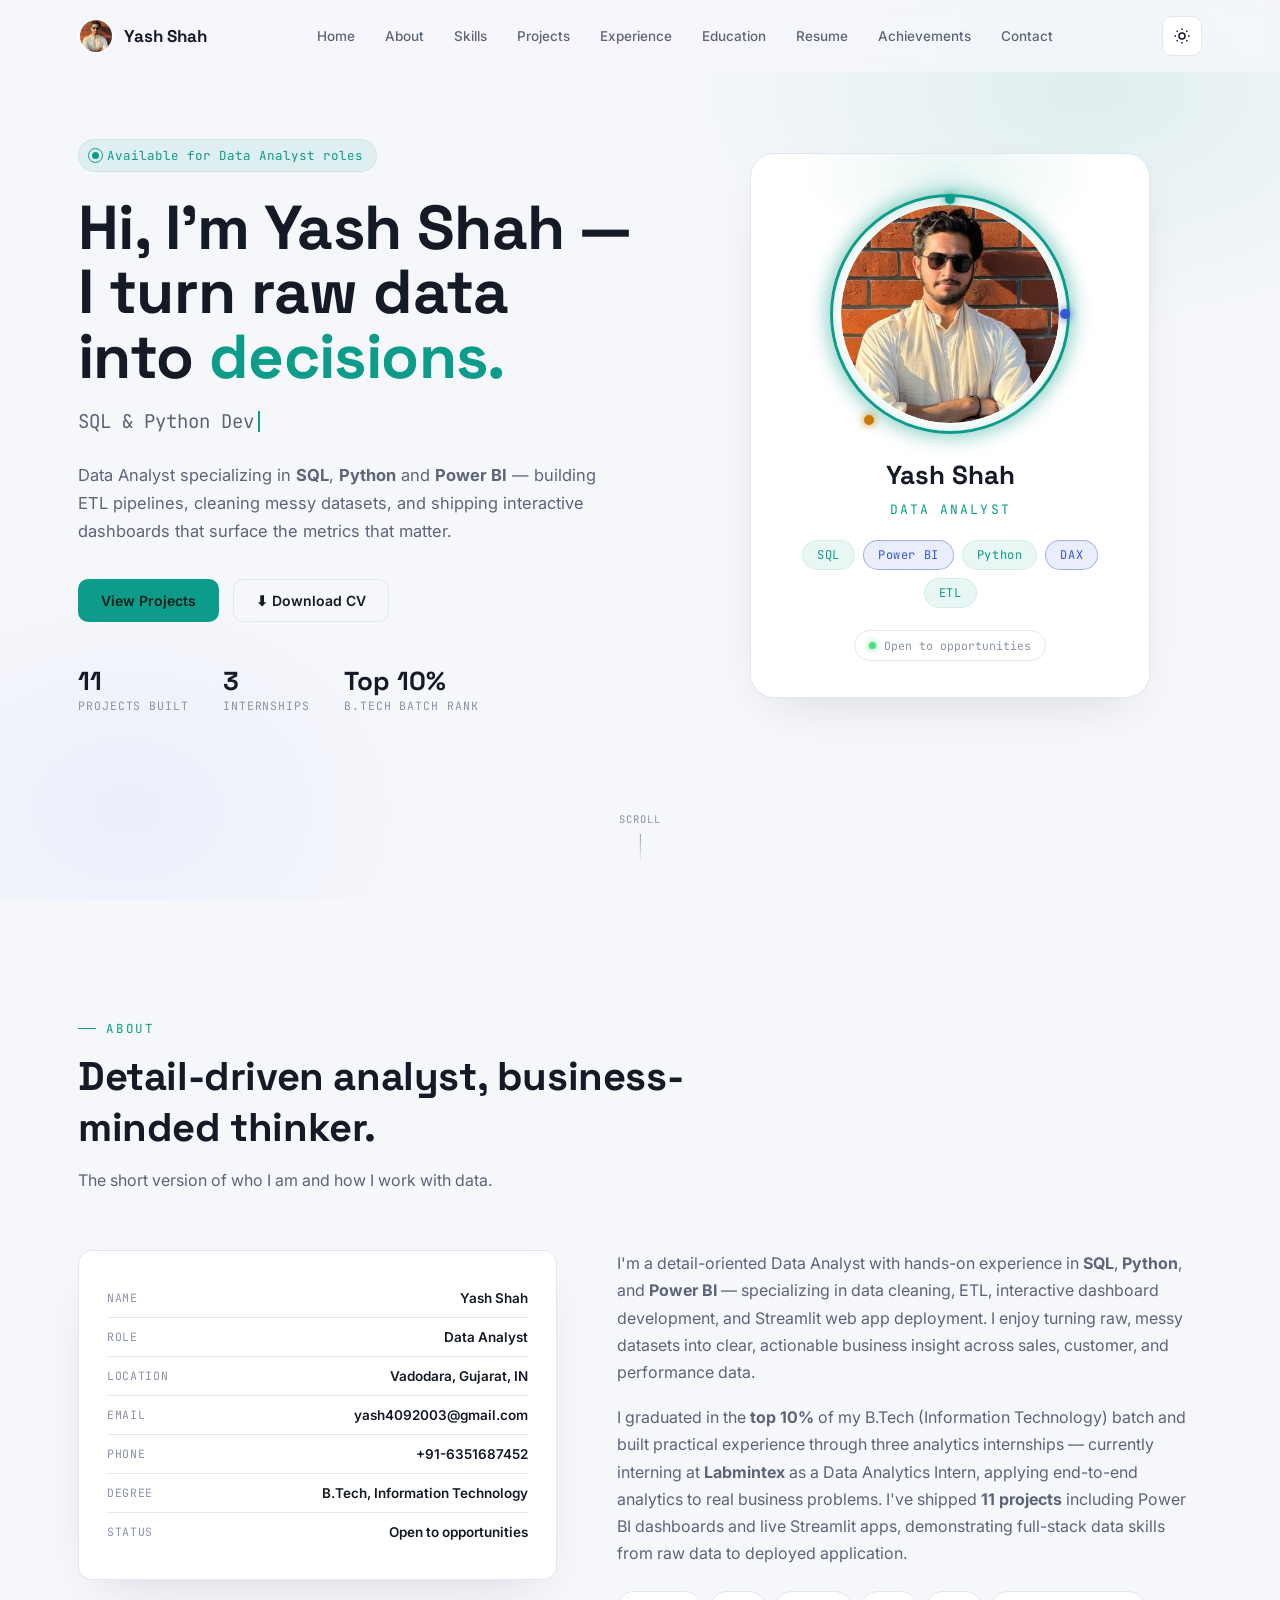
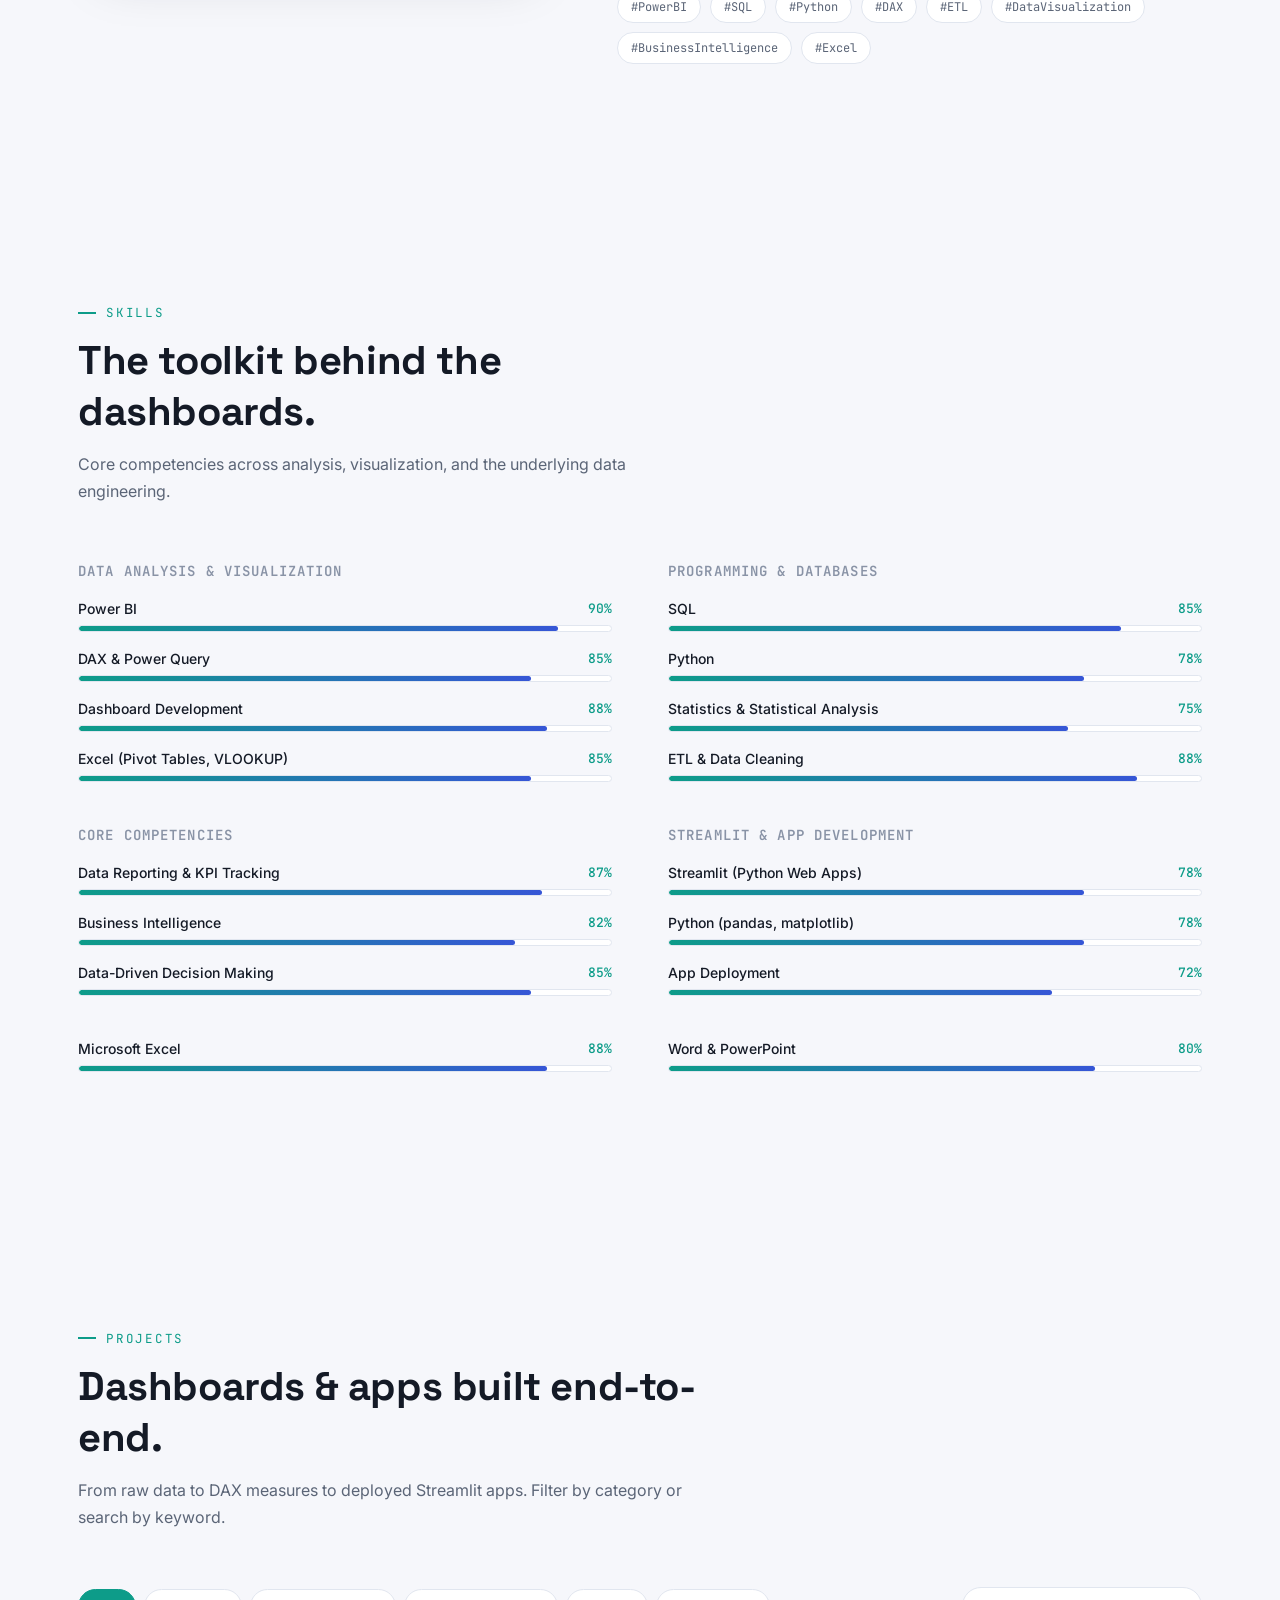
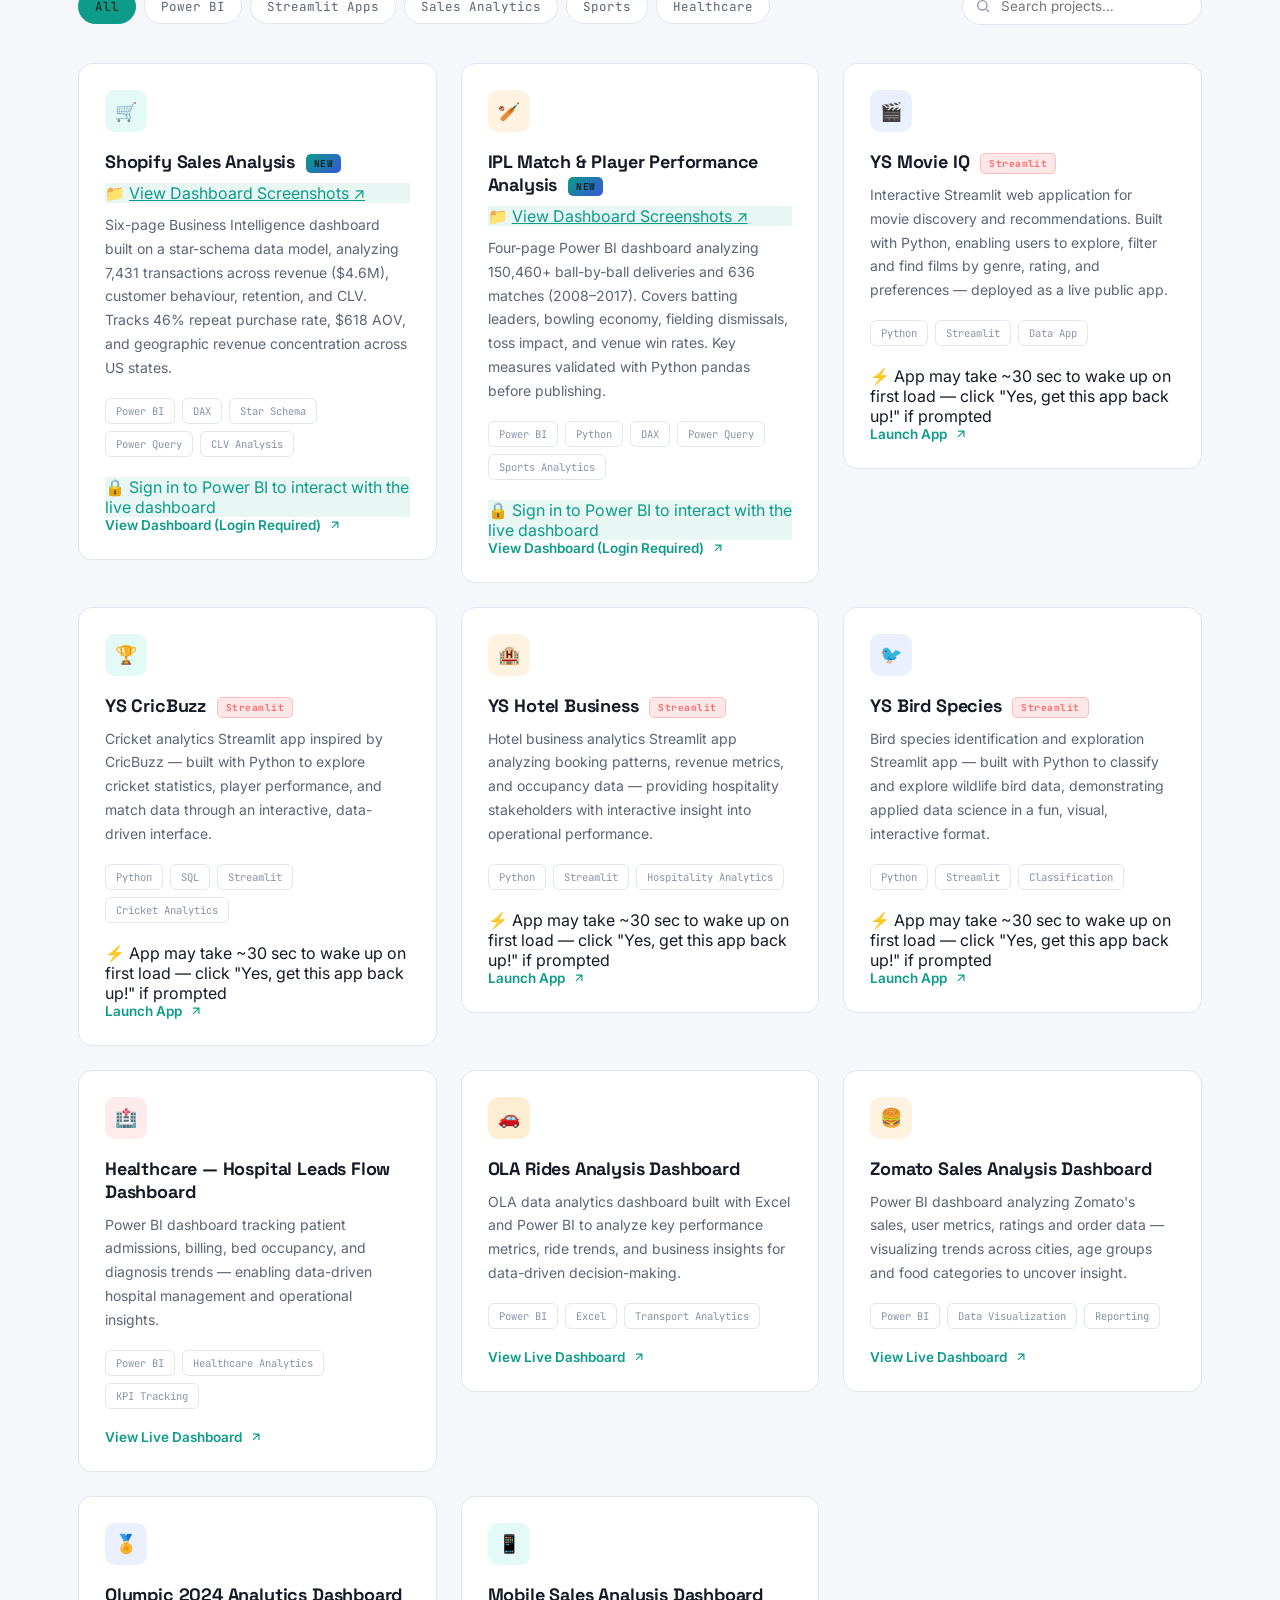
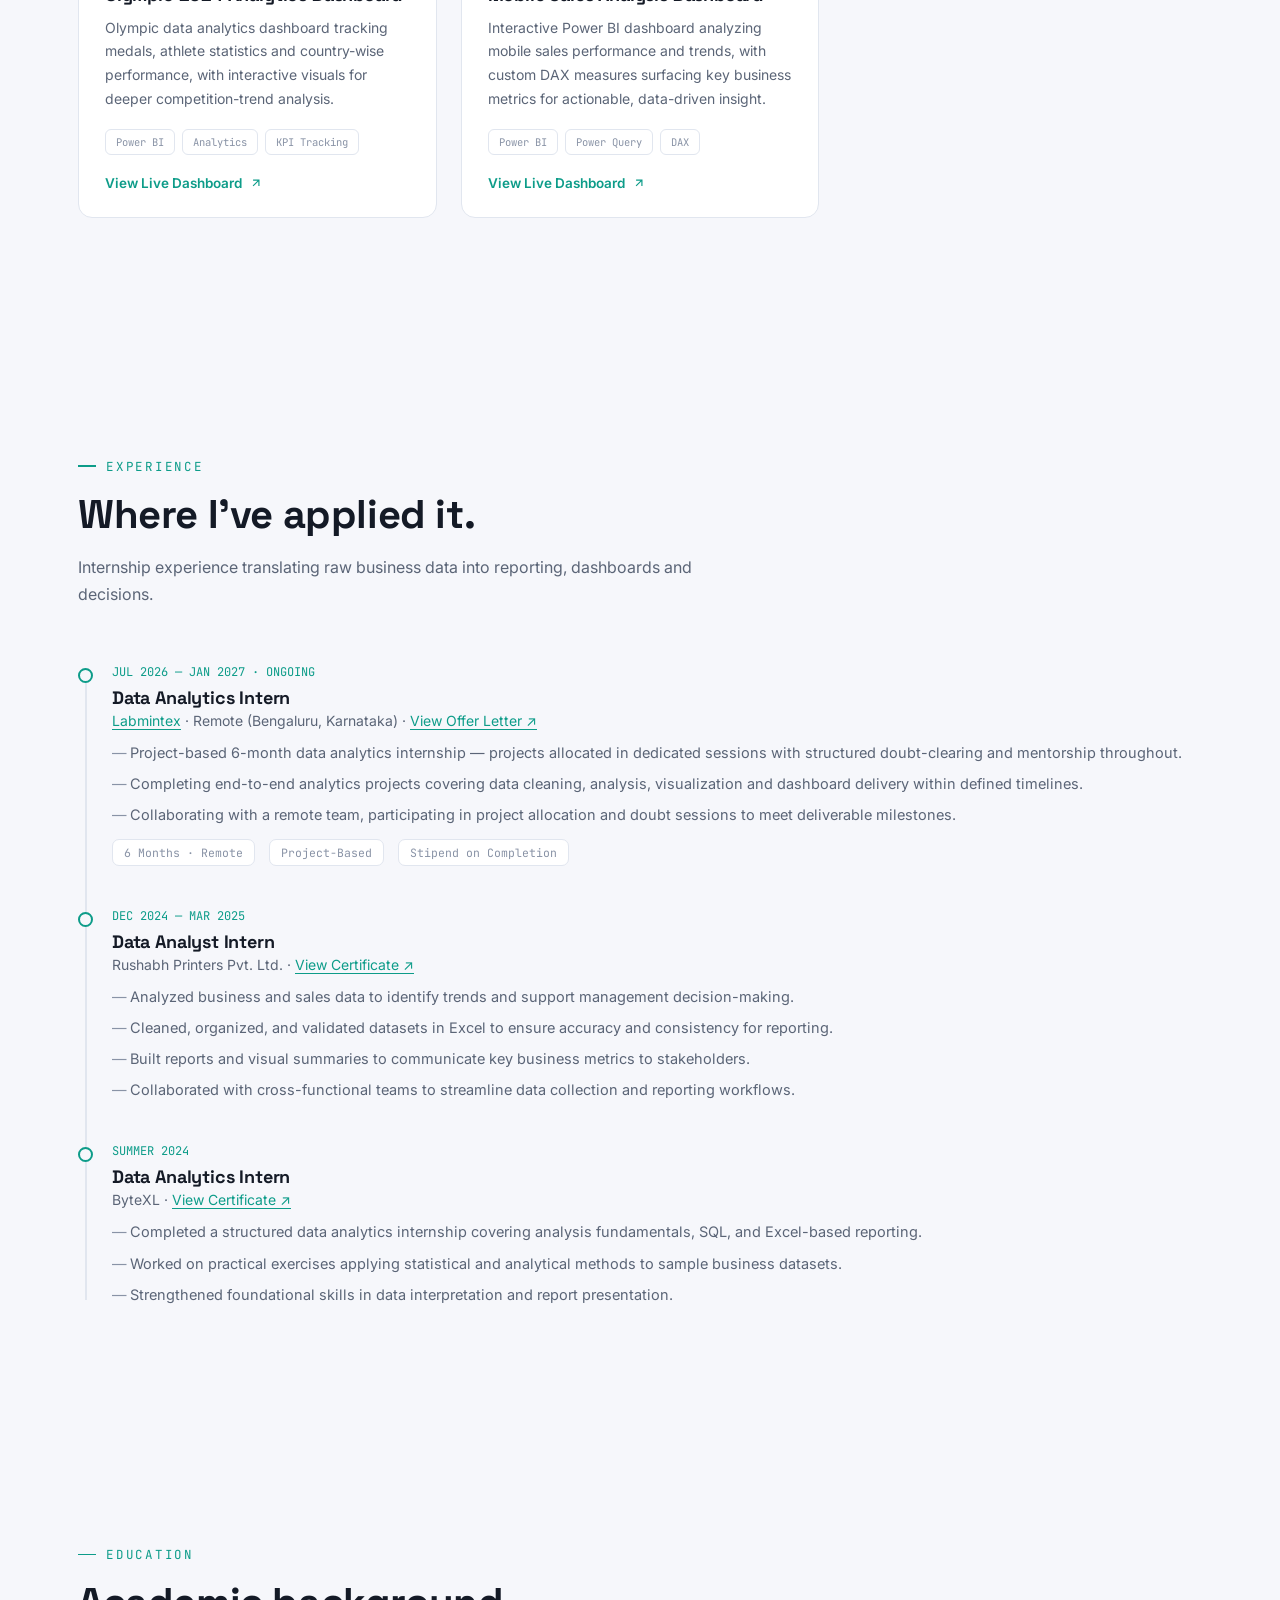
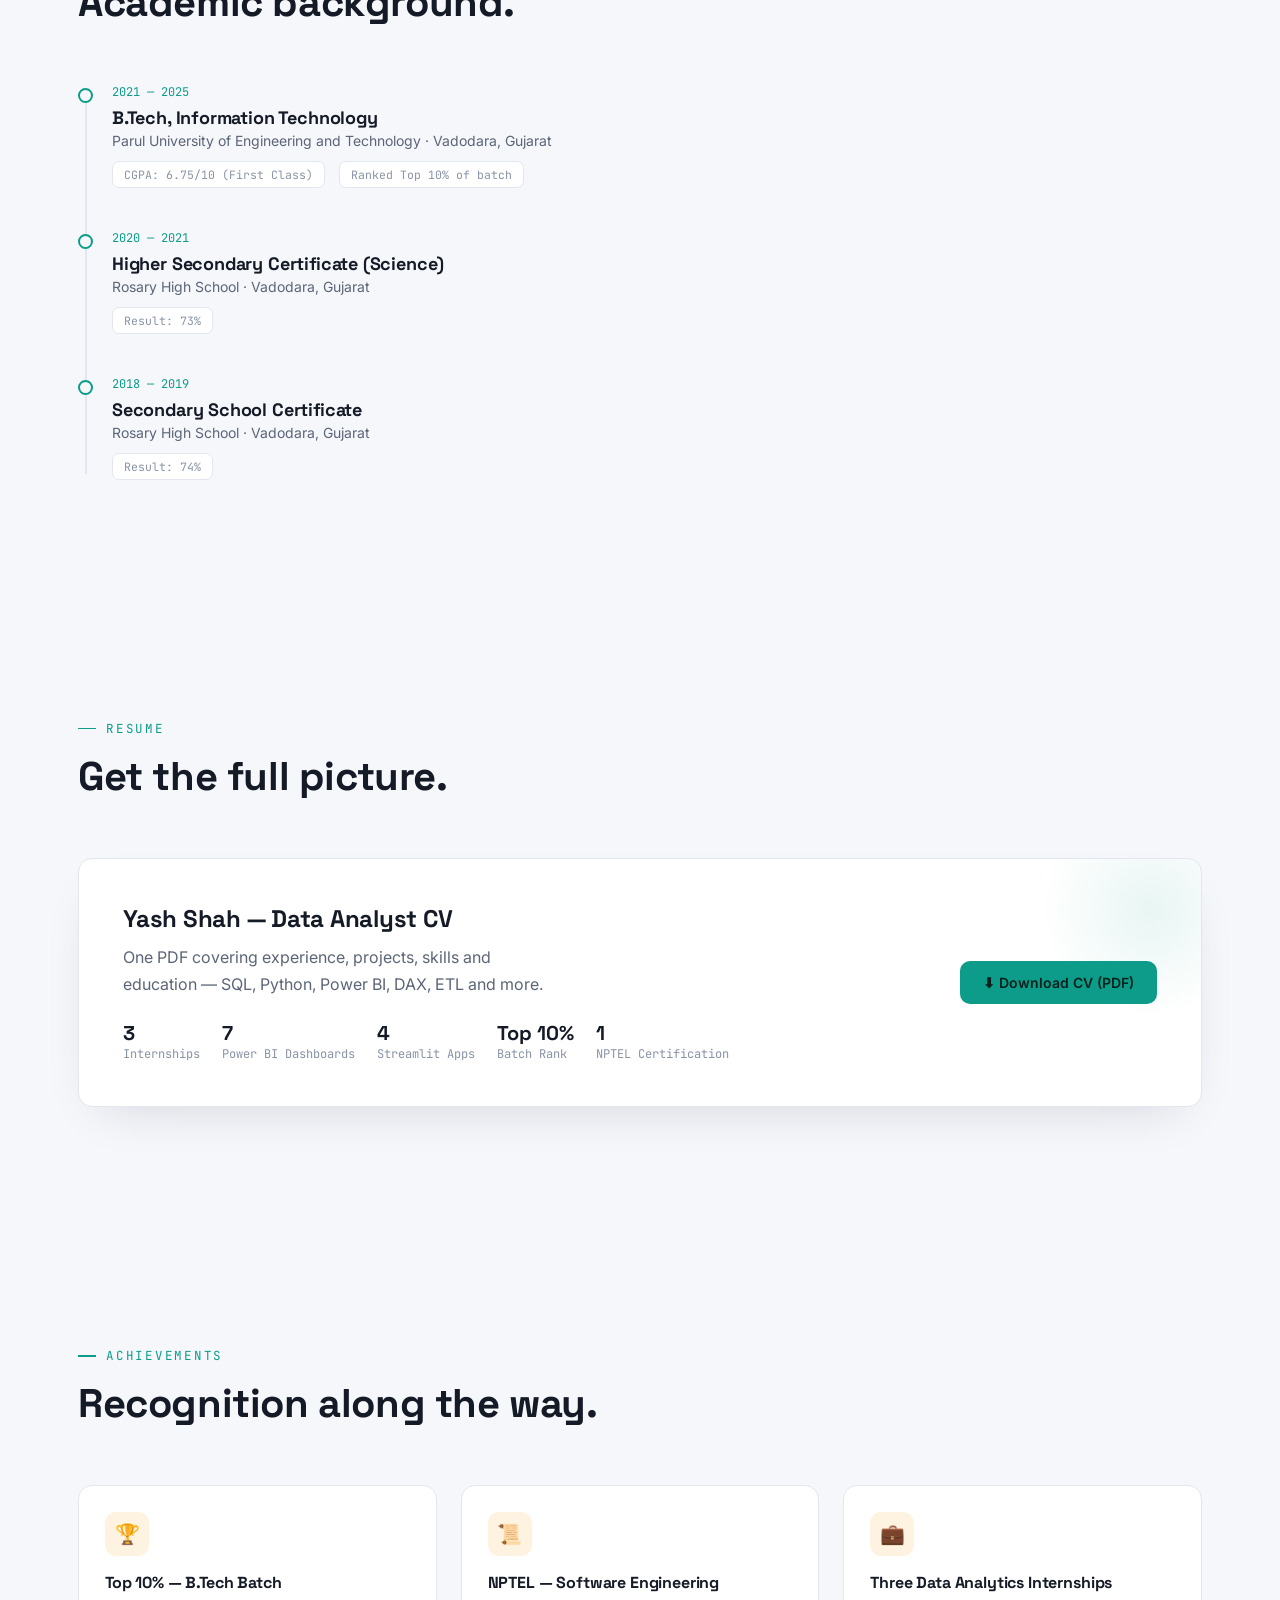
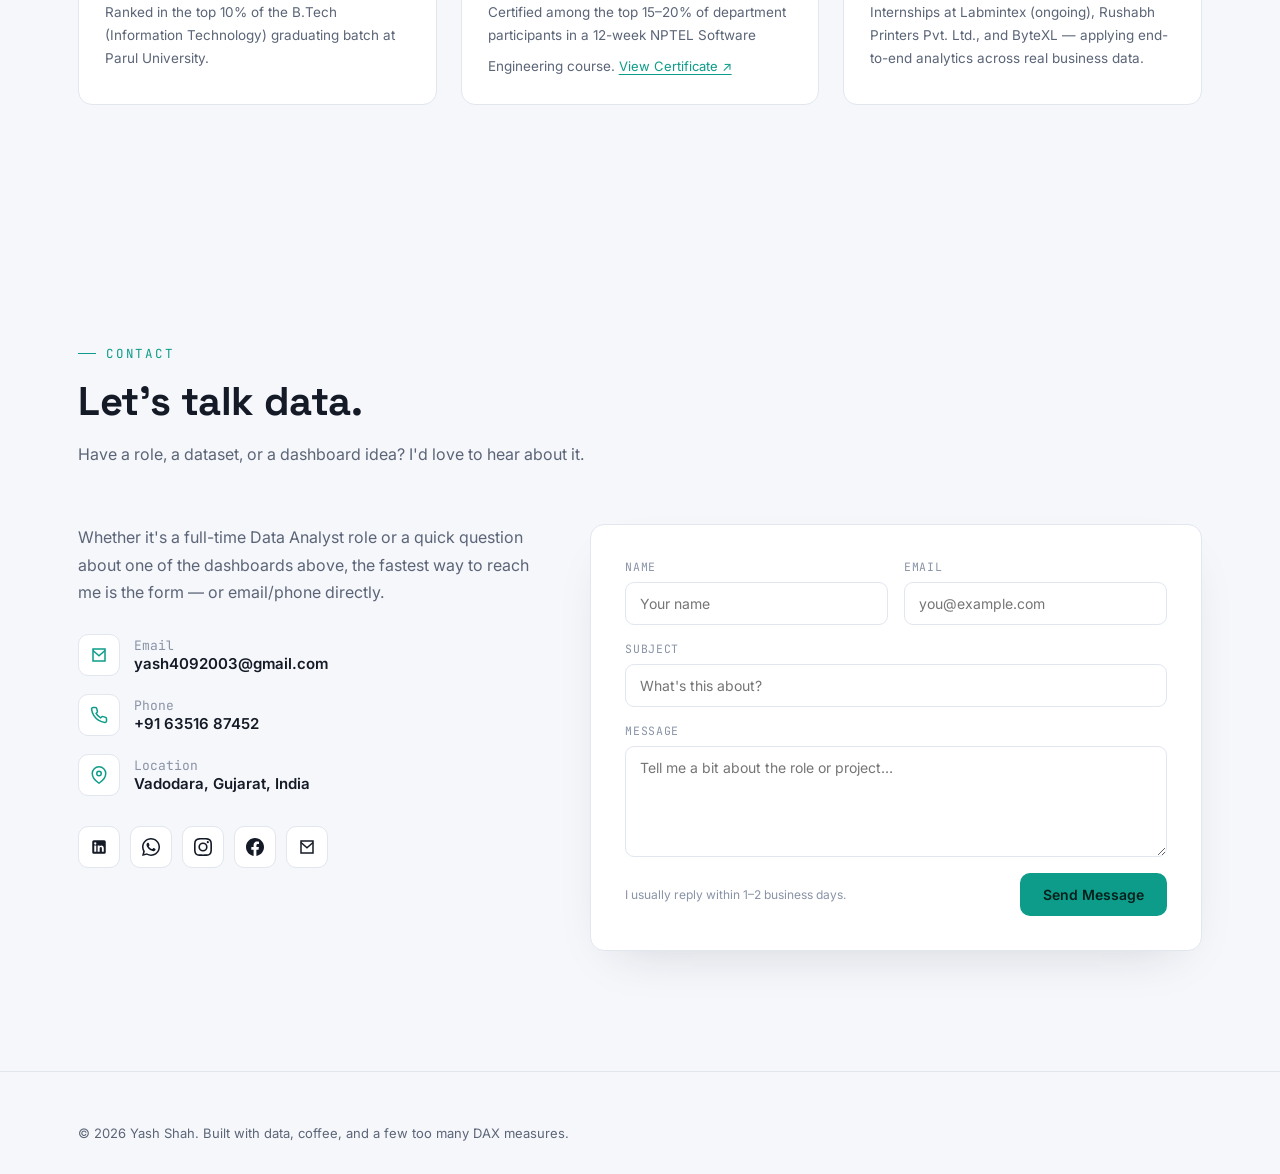
==== commit 7b0ec708: "updated portfolio" ====
--- a/index.html
+++ b/index.html
@@ -84,8 +84,8 @@
           <a href="assets/Yash_Shah_DataAnalyst_CV.pdf" download class="btn btn-ghost">⬇ Download CV</a>
         </div>
         <div class="hero-stats">
-          <div class="hero-stat"><div class="num"><span data-count="5">0</span>+</div><div class="label">Dashboards Built</div></div>
-          <div class="hero-stat"><div class="num"><span data-count="2">0</span></div><div class="label">Analytics Internships</div></div>
+          <div class="hero-stat"><div class="num"><span data-count="11">0</span></div><div class="label">Projects Built</div></div>
+          <div class="hero-stat"><div class="num"><span data-count="3">0</span></div><div class="label">Internships</div></div>
           <div class="hero-stat"><div class="num">Top <span data-count="10">0</span>%</div><div class="label">B.Tech Batch Rank</div></div>
         </div>
       </div>
@@ -154,8 +154,8 @@
         </div>
 
         <div class="about-body reveal">
-          <p>I'm a detail-oriented Data Analyst with hands-on experience in <strong>SQL</strong>, <strong>Python</strong>, and <strong>Power BI</strong> — specializing in data cleaning, ETL, and interactive dashboard development. I enjoy turning raw, messy datasets into clear, actionable business insight across sales, customer, and performance data.</p>
-          <p>I graduated in the <strong>top 10%</strong> of my B.Tech (Information Technology) batch and built practical experience through two analytics internships, applying statistical thinking and visualization to real business problems. I'm now looking to bring that same rigor to a Data Analyst role where I can support data-driven decision-making end to end — from raw extract to a dashboard a stakeholder actually wants to open.</p>
+          <p>I'm a detail-oriented Data Analyst with hands-on experience in <strong>SQL</strong>, <strong>Python</strong>, and <strong>Power BI</strong> — specializing in data cleaning, ETL, interactive dashboard development, and Streamlit web app deployment. I enjoy turning raw, messy datasets into clear, actionable business insight across sales, customer, and performance data.</p>
+          <p>I graduated in the <strong>top 10%</strong> of my B.Tech (Information Technology) batch and built practical experience through three analytics internships — currently interning at <strong>Labmintex</strong> as a Data Analytics Intern, applying end-to-end analytics to real business problems. I've shipped <strong>11 projects</strong> including Power BI dashboards and live Streamlit apps, demonstrating full-stack data skills from raw data to deployed application.</p>
           <div class="tag-row">
             <span class="tag">#PowerBI</span>
             <span class="tag">#SQL</span>
@@ -238,7 +238,20 @@
         </div>
 
         <div class="skill-group reveal">
-          <h3>Productivity Tools</h3>
+          <h3>Streamlit &amp; App Development</h3>
+          <div class="skill-item">
+            <div class="skill-top"><span>Streamlit (Python Web Apps)</span><span class="pct">78%</span></div>
+            <div class="skill-bar"><div class="skill-fill" data-level="78"></div></div>
+          </div>
+          <div class="skill-item">
+            <div class="skill-top"><span>Python (pandas, matplotlib)</span><span class="pct">78%</span></div>
+            <div class="skill-bar"><div class="skill-fill" data-level="78"></div></div>
+          </div>
+          <div class="skill-item">
+            <div class="skill-top"><span>App Deployment</span><span class="pct">72%</span></div>
+            <div class="skill-bar"><div class="skill-fill" data-level="72"></div></div>
+          </div>
+        </div>
           <div class="skill-item">
             <div class="skill-top"><span>Microsoft Excel</span><span class="pct">88%</span></div>
             <div class="skill-bar"><div class="skill-fill" data-level="88"></div></div>
@@ -257,18 +270,18 @@
     <div class="wrap">
       <div class="section-head reveal">
         <div class="eyebrow">Projects</div>
-        <h2>Dashboards built end-to-end.</h2>
-        <p>From raw data to DAX measures to a dashboard stakeholders actually use. Filter by category or search by keyword.</p>
+        <h2>Dashboards & apps built end-to-end.</h2>
+        <p>From raw data to DAX measures to deployed Streamlit apps. Filter by category or search by keyword.</p>
       </div>
 
       <div class="proj-toolbar reveal">
         <div class="filter-pills">
           <button class="pill active" data-filter="all">All</button>
           <button class="pill" data-filter="powerbi">Power BI</button>
+          <button class="pill" data-filter="streamlit">Streamlit Apps</button>
           <button class="pill" data-filter="sales">Sales Analytics</button>
-          <button class="pill" data-filter="sports">Sports Analytics</button>
+          <button class="pill" data-filter="sports">Sports</button>
           <button class="pill" data-filter="healthcare">Healthcare</button>
-          <button class="pill" data-filter="transport">Transport</button>
         </div>
         <div class="search-box">
           <svg viewBox="0 0 24 24" fill="none" stroke="currentColor" stroke-width="2"><circle cx="11" cy="11" r="7"/><path d="m21 21-4.3-4.3"/></svg>
@@ -277,45 +290,140 @@
       </div>
 
       <div class="proj-grid">
+
+        <!-- ===== NEW 6 FIRST ===== -->
+
+        <!-- 1. Shopify Sales — most impressive -->
+        <article class="proj-card reveal" data-category="powerbi sales" data-search="shopify sales analysis power bi star schema customer behaviour retention clv revenue dax">
+          <div class="proj-icon" style="background:#2dd9c422;color:var(--accent);">🛒</div>
+          <h3>Shopify Sales Analysis <span class="tag-new">NEW</span></h3>
+          <div class="proj-note powerbi" style="margin-bottom:10px;">📁 <a href="https://drive.google.com/drive/folders/1ToG-hRPGosOD1jdZYtrDY24imbUzXOeD?usp=sharing" target="_blank" rel="noopener" style="color:var(--accent);text-decoration:underline;">View Dashboard Screenshots ↗</a></div>
+          <p>Six-page Business Intelligence dashboard built on a star-schema data model, analyzing 7,431 transactions across revenue ($4.6M), customer behaviour, retention, and CLV. Tracks 46% repeat purchase rate, $618 AOV, and geographic revenue concentration across US states.</p>
+          <div class="proj-tags"><span>Power BI</span><span>DAX</span><span>Star Schema</span><span>Power Query</span><span>CLV Analysis</span></div>
+          <div class="proj-note powerbi">🔒 Sign in to Power BI to interact with the live dashboard</div>
+          <div class="proj-links">
+            <a href="https://app.powerbi.com/reportEmbed?reportId=2b4f56d8-8561-4506-8476-07eb3caf0ce3&autoAuth=true&ctid=56c1d497-700b-49cf-8f8d-3dd6b20d522f" target="_blank" rel="noopener" class="proj-link">View Dashboard (Login Required) <svg viewBox="0 0 24 24" fill="none" stroke="currentColor" stroke-width="2"><path d="M7 17 17 7M7 7h10v10"/></svg></a>
+          </div>
+        </article>
+
+        <!-- 2. IPL Analysis -->
+        <article class="proj-card reveal" data-category="powerbi sports" data-search="ipl cricket match player performance analysis batting bowling fielding toss power bi python pandas dax">
+          <div class="proj-icon" style="background:#f5a62322;color:var(--accent-2);">🏏</div>
+          <h3>IPL Match & Player Performance Analysis <span class="tag-new">NEW</span></h3>
+          <div class="proj-note powerbi" style="margin-bottom:10px;">📁 <a href="https://drive.google.com/drive/folders/1k2ojk4WEkgThUYb6UWj_3-jV6TVAK4EJ?usp=sharing" target="_blank" rel="noopener" style="color:var(--accent);text-decoration:underline;">View Dashboard Screenshots ↗</a></div>
+          <p>Four-page Power BI dashboard analyzing 150,460+ ball-by-ball deliveries and 636 matches (2008–2017). Covers batting leaders, bowling economy, fielding dismissals, toss impact, and venue win rates. Key measures validated with Python pandas before publishing.</p>
+          <div class="proj-tags"><span>Power BI</span><span>Python</span><span>DAX</span><span>Power Query</span><span>Sports Analytics</span></div>
+          <div class="proj-note powerbi">🔒 Sign in to Power BI to interact with the live dashboard</div>
+          <div class="proj-links">
+            <a href="https://app.powerbi.com/reportEmbed?reportId=81034eb5-d503-4e14-9621-1f543671ff9a&autoAuth=true&ctid=56c1d497-700b-49cf-8f8d-3dd6b20d522f" target="_blank" rel="noopener" class="proj-link">View Dashboard (Login Required) <svg viewBox="0 0 24 24" fill="none" stroke="currentColor" stroke-width="2"><path d="M7 17 17 7M7 7h10v10"/></svg></a>
+          </div>
+        </article>
+
+        <!-- 3. Movie IQ Streamlit -->
+        <article class="proj-card reveal" data-category="streamlit" data-search="movie iq streamlit app recommendation python film genre rating">
+          <div class="proj-icon" style="background:#6c8cff22;color:var(--accent-3);">🎬</div>
+          <h3>YS Movie IQ <span class="tag-streamlit">Streamlit</span></h3>
+          <p>Interactive Streamlit web application for movie discovery and recommendations. Built with Python, enabling users to explore, filter and find films by genre, rating, and preferences — deployed as a live public app.</p>
+          <div class="proj-tags"><span>Python</span><span>Streamlit</span><span>Data App</span></div>
+          <div class="proj-note streamlit">⚡ App may take ~30 sec to wake up on first load — click "Yes, get this app back up!" if prompted</div>
+          <div class="proj-links">
+            <a href="https://ysmovieiq.streamlit.app/" target="_blank" rel="noopener" class="proj-link">Launch App <svg viewBox="0 0 24 24" fill="none" stroke="currentColor" stroke-width="2"><path d="M7 17 17 7M7 7h10v10"/></svg></a>
+          </div>
+        </article>
+
+        <!-- 4. CricBuzz Streamlit -->
+        <article class="proj-card reveal" data-category="streamlit sports" data-search="cricbuzz cricket streamlit app live scores stats python sports">
+          <div class="proj-icon" style="background:#2dd9c422;color:var(--accent);">🏆</div>
+          <h3>YS CricBuzz <span class="tag-streamlit">Streamlit</span></h3>
+          <p>Cricket analytics Streamlit app inspired by CricBuzz — built with Python to explore cricket statistics, player performance, and match data through an interactive, data-driven interface.</p>
+          <div class="proj-tags"><span>Python</span><span>SQL</span><span>Streamlit</span><span>Cricket Analytics</span></div>
+          <div class="proj-note streamlit">⚡ App may take ~30 sec to wake up on first load — click "Yes, get this app back up!" if prompted</div>
+          <div class="proj-links">
+            <a href="https://yscricbuzz.streamlit.app/" target="_blank" rel="noopener" class="proj-link">Launch App <svg viewBox="0 0 24 24" fill="none" stroke="currentColor" stroke-width="2"><path d="M7 17 17 7M7 7h10v10"/></svg></a>
+          </div>
+        </article>
+
+        <!-- 5. Hotel Business Streamlit -->
+        <article class="proj-card reveal" data-category="streamlit sales" data-search="hotel business streamlit app python bookings revenue hospitality analytics">
+          <div class="proj-icon" style="background:#f5a62322;color:var(--accent-2);">🏨</div>
+          <h3>YS Hotel Business <span class="tag-streamlit">Streamlit</span></h3>
+          <p>Hotel business analytics Streamlit app analyzing booking patterns, revenue metrics, and occupancy data — providing hospitality stakeholders with interactive insight into operational performance.</p>
+          <div class="proj-tags"><span>Python</span><span>Streamlit</span><span>Hospitality Analytics</span></div>
+          <div class="proj-note streamlit">⚡ App may take ~30 sec to wake up on first load — click "Yes, get this app back up!" if prompted</div>
+          <div class="proj-links">
+            <a href="https://yshotelbusiness.streamlit.app/" target="_blank" rel="noopener" class="proj-link">Launch App <svg viewBox="0 0 24 24" fill="none" stroke="currentColor" stroke-width="2"><path d="M7 17 17 7M7 7h10v10"/></svg></a>
+          </div>
+        </article>
+
+        <!-- 6. Bird Species Streamlit -->
+        <article class="proj-card reveal" data-category="streamlit" data-search="bird species streamlit app python classification image recognition wildlife">
+          <div class="proj-icon" style="background:#6c8cff22;color:var(--accent-3);">🐦</div>
+          <h3>YS Bird Species <span class="tag-streamlit">Streamlit</span></h3>
+          <p>Bird species identification and exploration Streamlit app — built with Python to classify and explore wildlife bird data, demonstrating applied data science in a fun, visual, interactive format.</p>
+          <div class="proj-tags"><span>Python</span><span>Streamlit</span><span>Classification</span></div>
+          <div class="proj-note streamlit">⚡ App may take ~30 sec to wake up on first load — click "Yes, get this app back up!" if prompted</div>
+          <div class="proj-links">
+            <a href="https://ysbirdspecies.streamlit.app/" target="_blank" rel="noopener" class="proj-link">Launch App <svg viewBox="0 0 24 24" fill="none" stroke="currentColor" stroke-width="2"><path d="M7 17 17 7M7 7h10v10"/></svg></a>
+          </div>
+        </article>
+
+        <!-- ===== OLDER 5 ===== -->
+
+        <!-- 7. Healthcare -->
+        <article class="proj-card reveal" data-category="powerbi healthcare" data-search="healthcare hospital leads flow dashboard power bi patient admissions billing bed occupancy diagnosis">
+          <div class="proj-icon" style="background:#ff6b6b22;color:#ff6b6b;">🏥</div>
+          <h3>Healthcare — Hospital Leads Flow Dashboard</h3>
+          <p>Power BI dashboard tracking patient admissions, billing, bed occupancy, and diagnosis trends — enabling data-driven hospital management and operational insights.</p>
+          <div class="proj-tags"><span>Power BI</span><span>Healthcare Analytics</span><span>KPI Tracking</span></div>
+          <div class="proj-links">
+            <a href="https://app.powerbi.com/view?r=eyJrIjoiNzM0MGQ3NGEtZDEzMC00YWVjLWJkYmYtMDhiMjI1MGFhNzFmIiwidCI6IjY1OGQ2NjBiLTU4MzktNGVkOS05Mjk0LTc0NDJlMWQ4MzU2OSJ9" target="_blank" rel="noopener" class="proj-link">View Live Dashboard <svg viewBox="0 0 24 24" fill="none" stroke="currentColor" stroke-width="2"><path d="M7 17 17 7M7 7h10v10"/></svg></a>
+          </div>
+        </article>
+
+        <!-- 8. OLA -->
+        <article class="proj-card reveal" data-category="powerbi transport sales" data-search="ola rides analysis dashboard power bi excel performance metrics trends business decisions transport">
+          <div class="proj-icon" style="background:#f5a62333;color:var(--accent-2);">🚗</div>
+          <h3>OLA Rides Analysis Dashboard</h3>
+          <p>OLA data analytics dashboard built with Excel and Power BI to analyze key performance metrics, ride trends, and business insights for data-driven decision-making.</p>
+          <div class="proj-tags"><span>Power BI</span><span>Excel</span><span>Transport Analytics</span></div>
+          <div class="proj-links">
+            <a href="https://app.powerbi.com/view?r=eyJrIjoiZTAwZTI1MjMtMjUyNS00MTIyLWEwM2YtMmJhOTAwN2JjOGM5IiwidCI6IjY1OGQ2NjBiLTU4MzktNGVkOS05Mjk0LTc0NDJlMWQ4MzU2OSJ9&pageName=65169500690dd9504353" target="_blank" rel="noopener" class="proj-link">View Live Dashboard <svg viewBox="0 0 24 24" fill="none" stroke="currentColor" stroke-width="2"><path d="M7 17 17 7M7 7h10v10"/></svg></a>
+          </div>
+        </article>
+
+        <!-- 9. Zomato -->
+        <article class="proj-card reveal" data-category="powerbi sales" data-search="zomato sales analysis dashboard power bi ratings orders cities food">
+          <div class="proj-icon" style="background:#f5a62322;color:var(--accent-2);">🍔</div>
+          <h3>Zomato Sales Analysis Dashboard</h3>
+          <p>Power BI dashboard analyzing Zomato's sales, user metrics, ratings and order data — visualizing trends across cities, age groups and food categories to uncover insight.</p>
+          <div class="proj-tags"><span>Power BI</span><span>Data Visualization</span><span>Reporting</span></div>
+          <div class="proj-links">
+            <a href="https://app.powerbi.com/view?r=eyJrIjoiM2ZlNGY4MTctZDM2YS00NmVjLTkwYmUtNWI3NzAwYThlNTNhIiwidCI6IjY1OGQ2NjBiLTU4MzktNGVkOS05Mjk0LTc0NDJlMWQ4MzU2OSJ9" target="_blank" rel="noopener" class="proj-link">View Live Dashboard <svg viewBox="0 0 24 24" fill="none" stroke="currentColor" stroke-width="2"><path d="M7 17 17 7M7 7h10v10"/></svg></a>
+          </div>
+        </article>
+
+        <!-- 10. Olympic -->
+        <article class="proj-card reveal" data-category="powerbi sports" data-search="olympic 2024 analytics dashboard power bi medals athletes country performance">
+          <div class="proj-icon" style="background:#6c8cff22;color:var(--accent-3);">🏅</div>
+          <h3>Olympic 2024 Analytics Dashboard</h3>
+          <p>Olympic data analytics dashboard tracking medals, athlete statistics and country-wise performance, with interactive visuals for deeper competition-trend analysis.</p>
+          <div class="proj-tags"><span>Power BI</span><span>Analytics</span><span>KPI Tracking</span></div>
+          <div class="proj-links">
+            <a href="https://app.powerbi.com/view?r=eyJrIjoiZWJkYWRjYzktY2VlMy00MTM5LWEzNmUtNDE2M2JhNjI0ZTU3IiwidCI6IjY1OGQ2NjBiLTU4MzktNGVkOS05Mjk0LTc0NDJlMWQ4MzU2OSJ9" target="_blank" rel="noopener" class="proj-link">View Live Dashboard <svg viewBox="0 0 24 24" fill="none" stroke="currentColor" stroke-width="2"><path d="M7 17 17 7M7 7h10v10"/></svg></a>
+          </div>
+        </article>
+
+        <!-- 11. Mobile Sales -->
         <article class="proj-card reveal" data-category="powerbi sales" data-search="mobile sales analysis dashboard power bi dax power query">
           <div class="proj-icon" style="background:#2dd9c422;color:var(--accent);">📱</div>
           <h3>Mobile Sales Analysis Dashboard</h3>
           <p>Interactive Power BI dashboard analyzing mobile sales performance and trends, with custom DAX measures surfacing key business metrics for actionable, data-driven insight.</p>
           <div class="proj-tags"><span>Power BI</span><span>Power Query</span><span>DAX</span></div>
-          <a href="https://app.powerbi.com/view?r=eyJrIjoiNDUyMzc5MWYtN2MxMS00ODg0LTkwMGYtNTU5MDFhZjZkYTQzIiwidCI6IjY1OGQ2NjBiLTU4MzktNGVkOS05Mjk0LTc0NDJlMWQ4MzU2OSJ9&pageName=3f4f268d6db586607b40" target="_blank" rel="noopener" class="proj-link">View Live Dashboard <svg viewBox="0 0 24 24" fill="none" stroke="currentColor" stroke-width="2"><path d="M7 17 17 7M7 7h10v10"/></svg></a>
-        </article>
-
-        <article class="proj-card reveal" data-category="powerbi sales" data-search="zomato sales analysis dashboard power bi ratings orders cities food">
-          <div class="proj-icon" style="background:#f5a62322;color:var(--accent-2);">🍔</div>
-          <h3>Zomato Sales Analysis Dashboard</h3>
-          <p>Power BI dashboard analyzing Zomato's sales, user metrics, ratings and order data — visualizing trends across cities, age groups and food categories to uncover insight.</p>
-          <div class="proj-tags"><span>Power BI</span><span>Data Visualization</span><span>Reporting</span></div>
-          <a href="https://app.powerbi.com/view?r=eyJrIjoiM2ZlNGY4MTctZDM2YS00NmVjLTkwYmUtNWI3NzAwYThlNTNhIiwidCI6IjY1OGQ2NjBiLTU4MzktNGVkOS05Mjk0LTc0NDJlMWQ4MzU2OSJ9" target="_blank" rel="noopener" class="proj-link">View Live Dashboard <svg viewBox="0 0 24 24" fill="none" stroke="currentColor" stroke-width="2"><path d="M7 17 17 7M7 7h10v10"/></svg></a>
-        </article>
-
-        <article class="proj-card reveal" data-category="powerbi sports" data-search="olympic 2024 analytics dashboard power bi medals athletes country performance">
-          <div class="proj-icon" style="background:#6c8cff22;color:var(--accent-3);">🏅</div>
-          <h3>Olympic 2024 Analytics Dashboard</h3>
-          <p>Olympic data analytics dashboard tracking medals, athlete statistics and country-wise performance, with interactive visuals for deeper competition-trend analysis.</p>
-          <div class="proj-tags"><span>Power BI</span><span>Analytics</span><span>KPI Tracking</span></div>
-          <a href="https://app.powerbi.com/view?r=eyJrIjoiZWJkYWRjYzktY2VlMy00MTM5LWEzNmUtNDE2M2JhNjI0ZTU3IiwidCI6IjY1OGQ2NjBiLTU4MzktNGVkOS05Mjk0LTc0NDJlMWQ4MzU2OSJ9" target="_blank" rel="noopener" class="proj-link">View Live Dashboard <svg viewBox="0 0 24 24" fill="none" stroke="currentColor" stroke-width="2"><path d="M7 17 17 7M7 7h10v10"/></svg></a>
-        </article>
-
-        <article class="proj-card reveal" data-category="powerbi healthcare" data-search="healthcare hospital leads flow dashboard power bi patient admissions billing bed occupancy diagnosis">
-          <div class="proj-icon" style="background:#ff6b6b22;color:#ff6b6b;">🏥</div>
-          <h3>Healthcare — Hospital Leads Flow Dashboard</h3>
-          <p>Power BI dashboard tracking patient admissions, billing, bed occupancy, and diagnosis trends — enabling data-driven hospital management and operational insights.</p>
-          <div class="proj-tags"><span>Power BI</span><span>Healthcare Analytics</span><span>KPI Tracking</span></div>
-          <a href="https://app.powerbi.com/view?r=eyJrIjoiNzM0MGQ3NGEtZDEzMC00YWVjLWJkYmYtMDhiMjI1MGFhNzFmIiwidCI6IjY1OGQ2NjBiLTU4MzktNGVkOS05Mjk0LTc0NDJlMWQ4MzU2OSJ9" target="_blank" rel="noopener" class="proj-link">View Live Dashboard <svg viewBox="0 0 24 24" fill="none" stroke="currentColor" stroke-width="2"><path d="M7 17 17 7M7 7h10v10"/></svg></a>
-        </article>
-
-        <article class="proj-card reveal" data-category="powerbi transport sales" data-search="ola rides analysis dashboard power bi excel performance metrics trends business decisions">
-          <div class="proj-icon" style="background:#f5a62333;color:var(--accent-2);">🚗</div>
-          <h3>OLA Rides Analysis Dashboard</h3>
-          <p>OLA data analytics dashboard built with Excel and Power BI to analyze key performance metrics, ride trends, and business insights for data-driven decision-making.</p>
-          <div class="proj-tags"><span>Power BI</span><span>Excel</span><span>Transport Analytics</span></div>
-          <a href="https://app.powerbi.com/view?r=eyJrIjoiZTAwZTI1MjMtMjUyNS00MTIyLWEwM2YtMmJhOTAwN2JjOGM5IiwidCI6IjY1OGQ2NjBiLTU4MzktNGVkOS05Mjk0LTc0NDJlMWQ4MzU2OSJ9&pageName=65169500690dd9504353" target="_blank" rel="noopener" class="proj-link">View Live Dashboard <svg viewBox="0 0 24 24" fill="none" stroke="currentColor" stroke-width="2"><path d="M7 17 17 7M7 7h10v10"/></svg></a>
-        </article>
+          <div class="proj-links">
+            <a href="https://app.powerbi.com/view?r=eyJrIjoiNDUyMzc5MWYtN2MxMS00ODg0LTkwMGYtNTU5MDFhZjZkYTQzIiwidCI6IjY1OGQ2NjBiLTU4MzktNGVkOS05Mjk0LTc0NDJlMWQ4MzU2OSJ9&pageName=3f4f268d6db586607b40" target="_blank" rel="noopener" class="proj-link">View Live Dashboard <svg viewBox="0 0 24 24" fill="none" stroke="currentColor" stroke-width="2"><path d="M7 17 17 7M7 7h10v10"/></svg></a>
+          </div>
+        </article>
+
       </div>
       <div class="no-results" id="noResults">No projects match your search — try a different keyword.</div>
     </div>
@@ -327,10 +435,25 @@
       <div class="section-head reveal">
         <div class="eyebrow">Experience</div>
         <h2>Where I've applied it.</h2>
-        <p>Internship experience translating raw business data into reporting and decisions.</p>
+        <p>Internship experience translating raw business data into reporting, dashboards and decisions.</p>
       </div>
 
       <div class="timeline reveal">
+        <div class="tl-item">
+          <span class="period mono">JUL 2026 — JAN 2027 · ONGOING</span>
+          <h3>Data Analytics Intern</h3>
+          <span class="org"><a href="https://www.labmentix.in/" target="_blank" rel="noopener" style="color:var(--accent);text-decoration:underline;text-underline-offset:3px;">Labmintex</a> · Remote (Bengaluru, Karnataka) · <a href="https://drive.google.com/file/d/1RSV61jXcTKaiQRkly7OAwFAvBbXRwxi1/view?usp=sharing" target="_blank" rel="noopener" style="color:var(--accent);text-decoration:underline;text-underline-offset:3px;">View Offer Letter ↗</a></span>
+          <ul>
+            <li>Project-based 6-month data analytics internship — projects allocated in dedicated sessions with structured doubt-clearing and mentorship throughout.</li>
+            <li>Completing end-to-end analytics projects covering data cleaning, analysis, visualization and dashboard delivery within defined timelines.</li>
+            <li>Collaborating with a remote team, participating in project allocation and doubt sessions to meet deliverable milestones.</li>
+          </ul>
+          <div class="meta-row">
+            <span>6 Months · Remote</span>
+            <span>Project-Based</span>
+            <span>Stipend on Completion</span>
+          </div>
+        </div>
         <div class="tl-item">
           <span class="period mono">DEC 2024 — MAR 2025</span>
           <h3>Data Analyst Intern</h3>
@@ -403,8 +526,9 @@
           <h3>Yash Shah — Data Analyst CV</h3>
           <p>One PDF covering experience, projects, skills and education — SQL, Python, Power BI, DAX, ETL and more.</p>
           <div class="resume-points">
-            <div><strong>2</strong>Internships</div>
-            <div><strong>5</strong>Power BI Projects</div>
+            <div><strong>3</strong>Internships</div>
+            <div><strong>7</strong>Power BI Dashboards</div>
+            <div><strong>4</strong>Streamlit Apps</div>
             <div><strong>Top 10%</strong>Batch Rank</div>
             <div><strong>1</strong>NPTEL Certification</div>
           </div>
@@ -435,8 +559,8 @@
         </div>
         <div class="ach-card reveal">
           <div class="badge">💼</div>
-          <h3>Two Analytics Internships</h3>
-          <p>Hands-on internship experience at Rushabh Printers Pvt. Ltd. and ByteXL, applying analytics to real business data.</p>
+          <h3>Three Data Analytics Internships</h3>
+          <p>Internships at Labmintex (ongoing), Rushabh Printers Pvt. Ltd., and ByteXL — applying end-to-end analytics across real business data.</p>
         </div>
       </div>
     </div>
@@ -494,7 +618,7 @@
 
         <form class="contact-form reveal" id="contactForm">
           <!-- Web3Forms: replace YOUR_ACCESS_KEY below with the key sent to your Gmail -->
-          <input type="hidden" name="access_key" id="w3f_key" value="f4da3e41-6cfc-4776-ac6a-c92bbe3c826c">
+          <input type="hidden" name="access_key" id="w3f_key" value="YOUR_ACCESS_KEY">
           <input type="hidden" name="subject" value="New message from Yash Shah Portfolio">
           <input type="hidden" name="from_name" value="Portfolio Contact Form">
           <div class="form-row">
--- a/styles.css
+++ b/styles.css
@@ -161,7 +161,7 @@
   transition:color .2s ease, background .2s ease;
 }
 nav.links a:hover{ color:var(--text); background:var(--panel-2); }
-nav.links a.active{ color:var(--accent); }
+nav.links a.active{ color:var(--accent) !important; font-weight:700; }
 .nav-actions{ display:flex; align-items:center; gap:10px; }
 
 .theme-toggle{
@@ -429,7 +429,7 @@
 .search-box input:focus{ border-color:var(--accent); }
 .search-box svg{ position:absolute; left:13px; top:50%; transform:translateY(-50%); width:16px; height:16px; color:var(--text-faint); }
 
-.proj-grid{ display:grid; grid-template-columns:repeat(3,1fr); gap:24px; }
+.proj-grid{ display:grid; grid-template-columns:repeat(3,1fr); gap:24px; align-items:start; }
 .proj-card{
   background:var(--panel); border:1px solid var(--border); border-radius:var(--radius);
   padding:26px; display:flex; flex-direction:column; transition:transform .25s ease, border-color .25s ease, box-shadow .25s ease;
@@ -548,7 +548,40 @@
 .back-top.show{ opacity:1; visibility:visible; transform:translateY(0); }
 .back-top svg{ width:18px; height:18px; }
 
-/* ---------- Reveal on scroll ---------- */
+.proj-preview{
+  width:100%; border-radius:8px; overflow:hidden; margin-bottom:16px;
+  border:1px solid var(--border); background:var(--bg-soft);
+}
+.proj-preview img{
+  width:100%; display:block; transition:transform .4s ease;
+}
+.proj-card:hover .proj-preview img{ transform:scale(1.03); }
+  font-family:'JetBrains Mono',monospace; font-size:11px; color:var(--text-faint);
+  background:var(--bg-soft); border:1px solid var(--border); border-radius:7px;
+  padding:7px 11px; margin-bottom:14px; line-height:1.5;
+}
+.proj-note.streamlit{ border-color:color-mix(in srgb,#ff4b4b 40%,transparent); color:#ff6b6b; background:color-mix(in srgb,#ff4b4b 8%,transparent); }
+.proj-note.powerbi{ border-color:var(--accent-dim); color:var(--accent); background:var(--accent-dim); }
+.proj-links{ display:flex; flex-direction:column; gap:8px; margin-top:auto; }
+.proj-link-secondary{
+  display:inline-flex; align-items:center; gap:7px; font-size:12.5px; font-weight:600;
+  color:var(--text-faint); font-family:'JetBrains Mono',monospace;
+  text-decoration:underline; text-underline-offset:3px;
+}
+.proj-link-secondary:hover{ color:var(--accent); }
+.tag-new{
+  font-family:'JetBrains Mono',monospace; font-size:9.5px; padding:3px 8px;
+  border-radius:5px; background:linear-gradient(135deg,var(--accent),var(--accent-3));
+  color:#04201c; font-weight:700; letter-spacing:.05em; vertical-align:middle; margin-left:6px;
+}
+.tag-streamlit{
+  font-family:'JetBrains Mono',monospace; font-size:9.5px; padding:3px 8px;
+  border-radius:5px; background:#ff4b4b22; color:#ff6b6b; border:1px solid #ff4b4b44;
+  font-weight:700; letter-spacing:.05em; vertical-align:middle; margin-left:6px;
+}
+
+/* Achievements clickable */
+.ach-card a{ color:var(--accent); text-decoration:underline; text-underline-offset:3px; font-size:13px; display:inline-block; margin-top:8px; }
 .reveal{ opacity:0; transform:translateY(28px); transition:opacity .7s ease, transform .7s ease; }
 .reveal.in{ opacity:1; transform:translateY(0); }
 
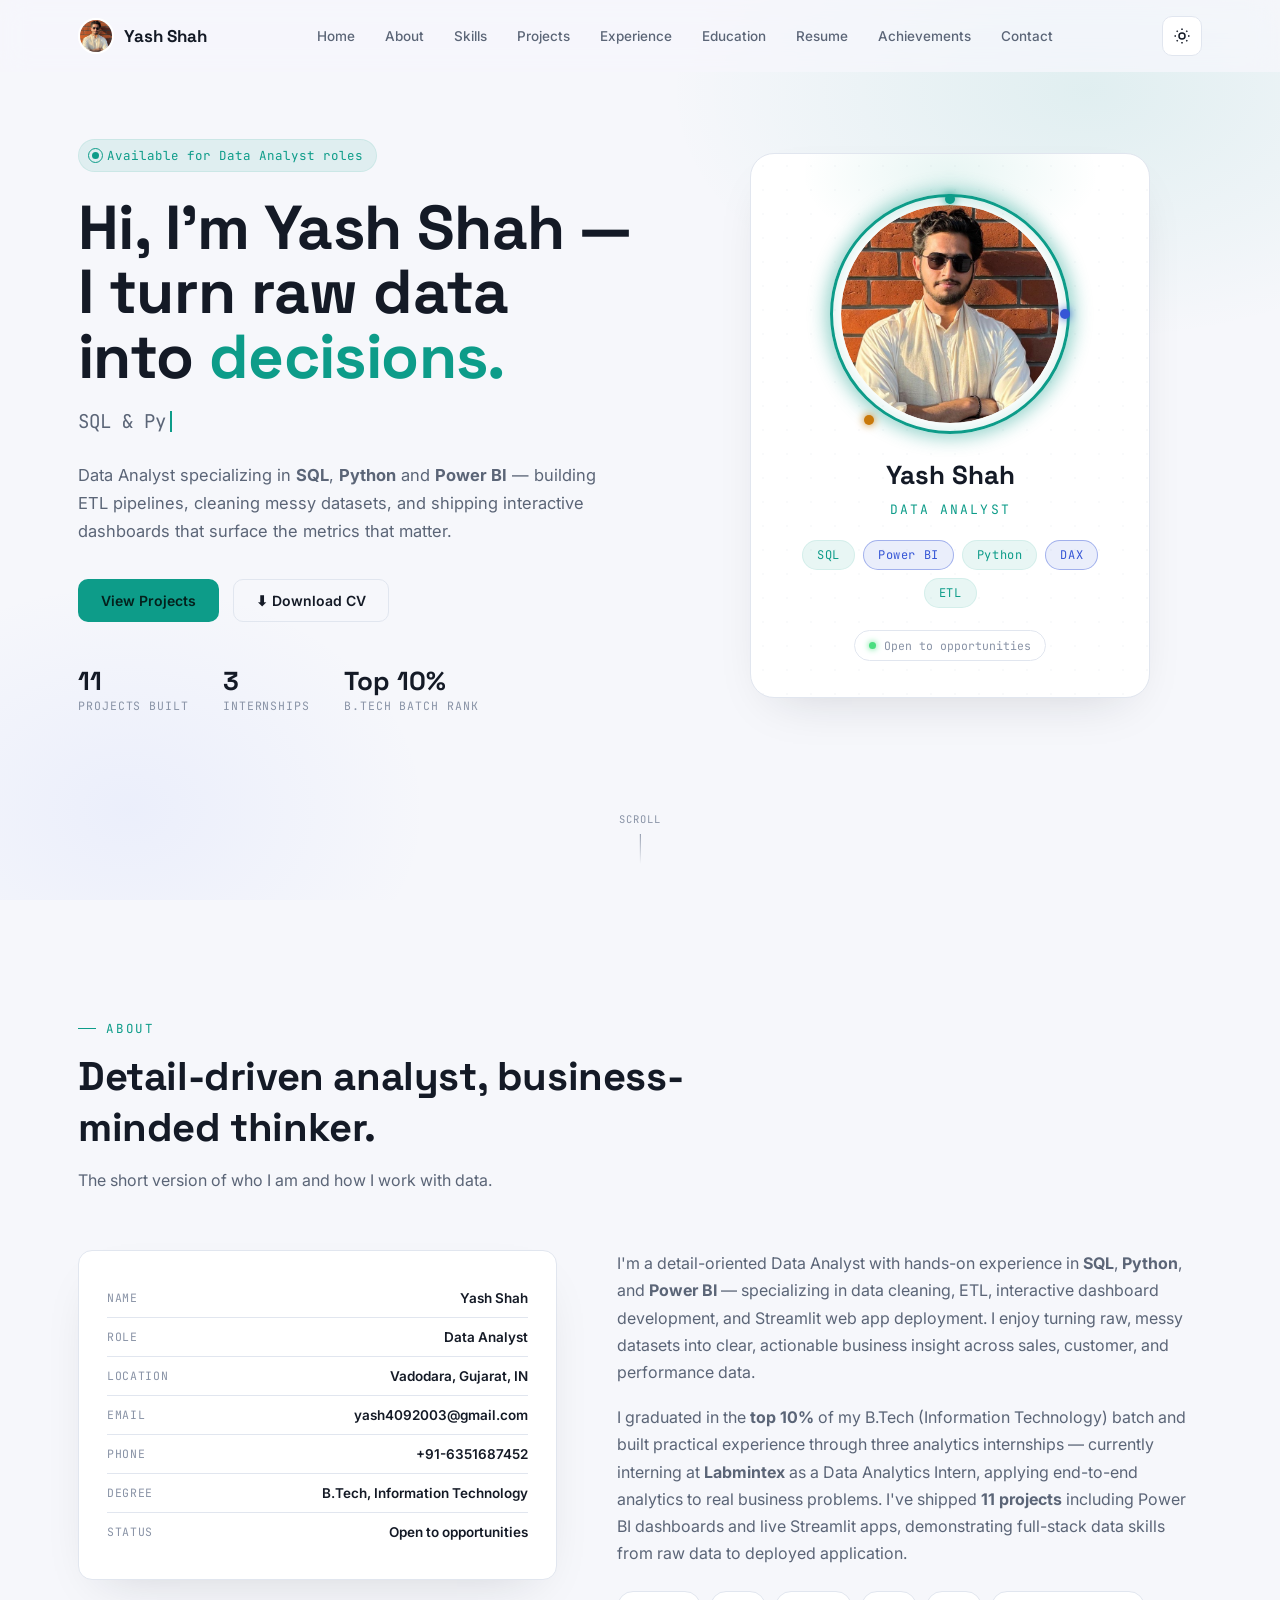
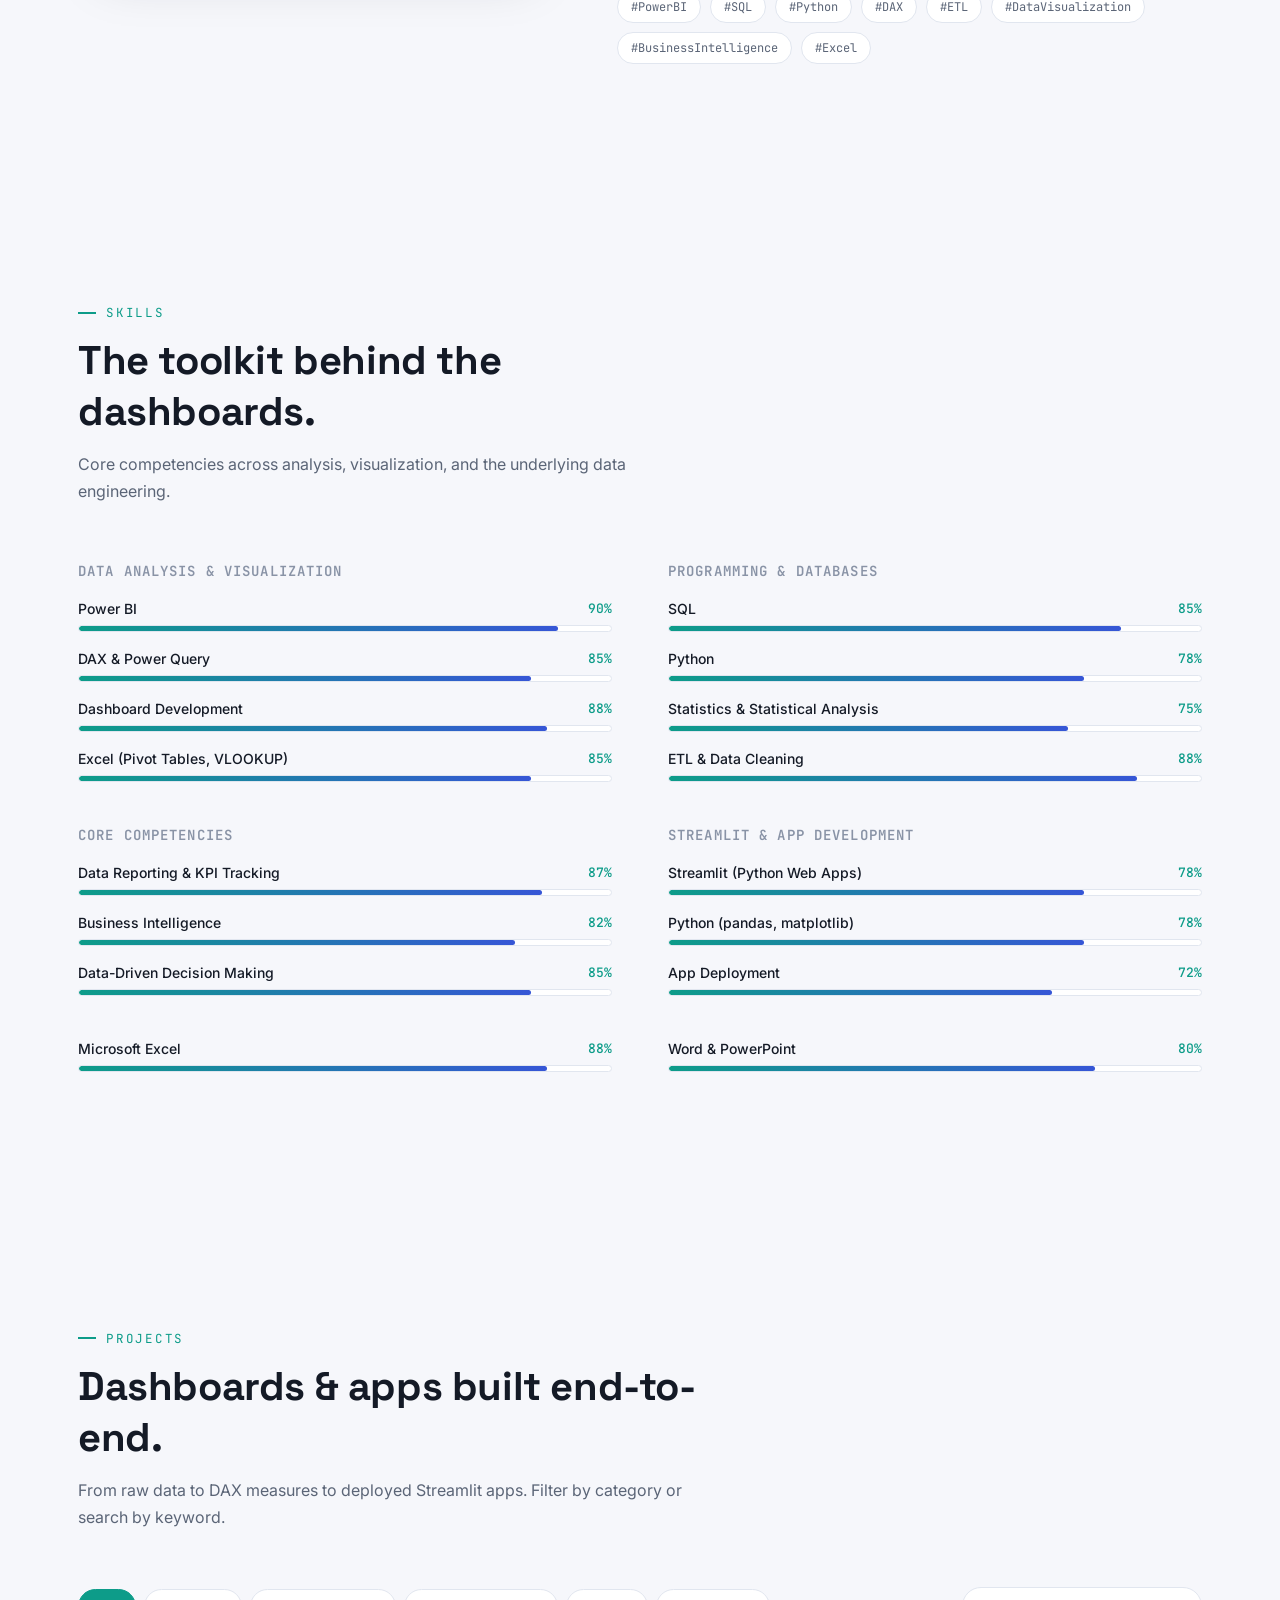
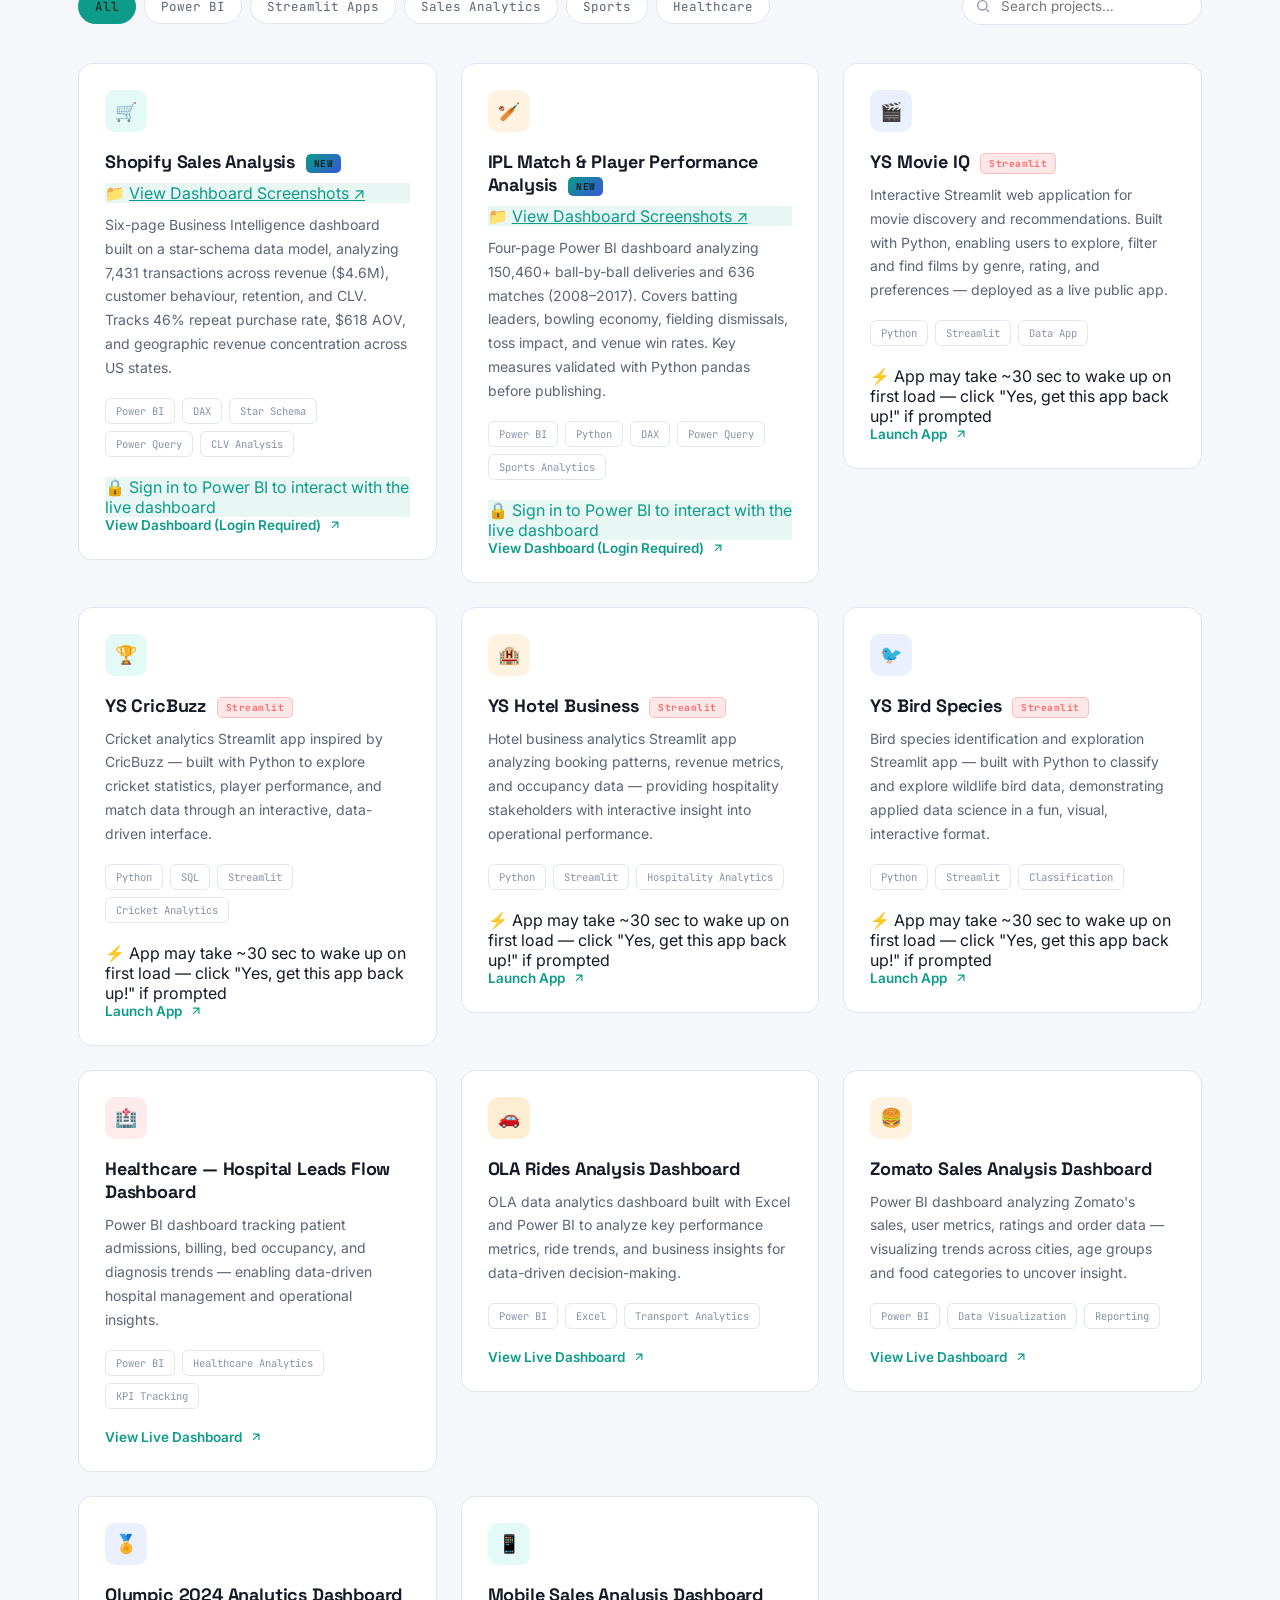
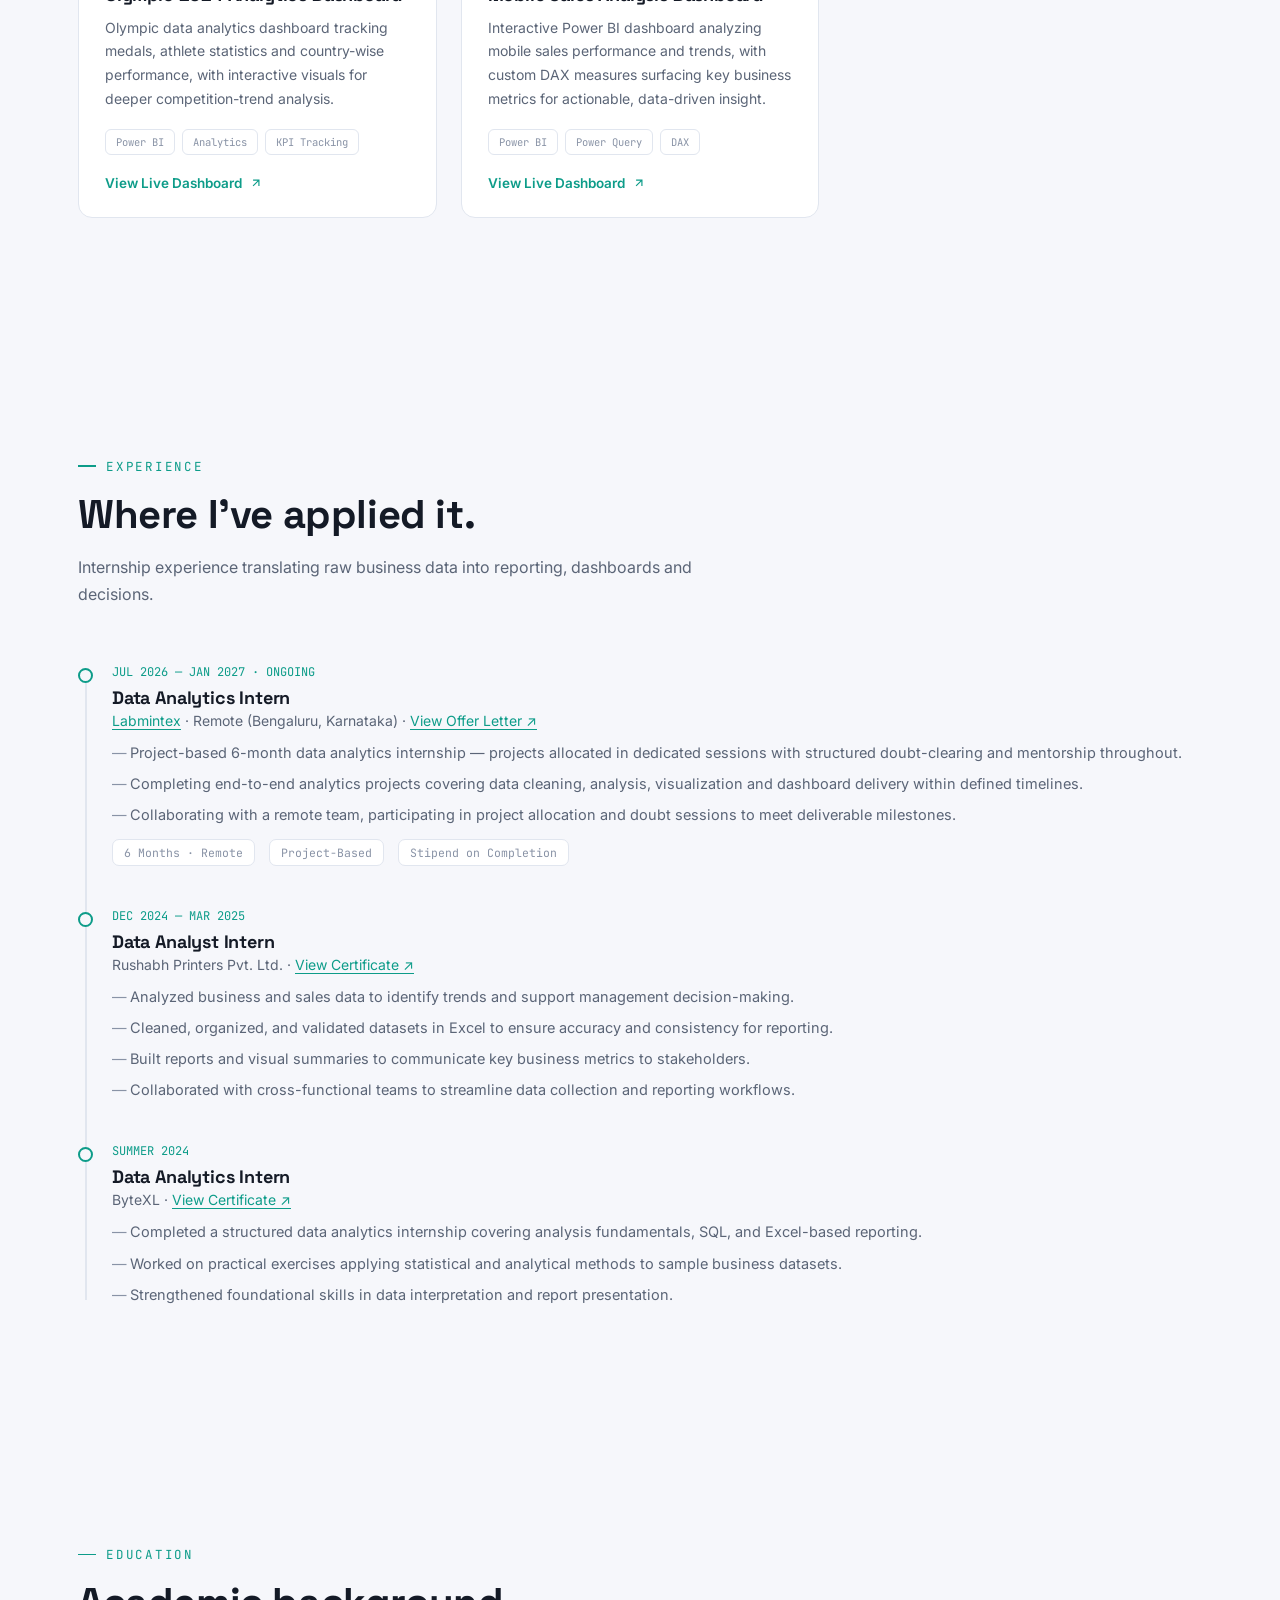
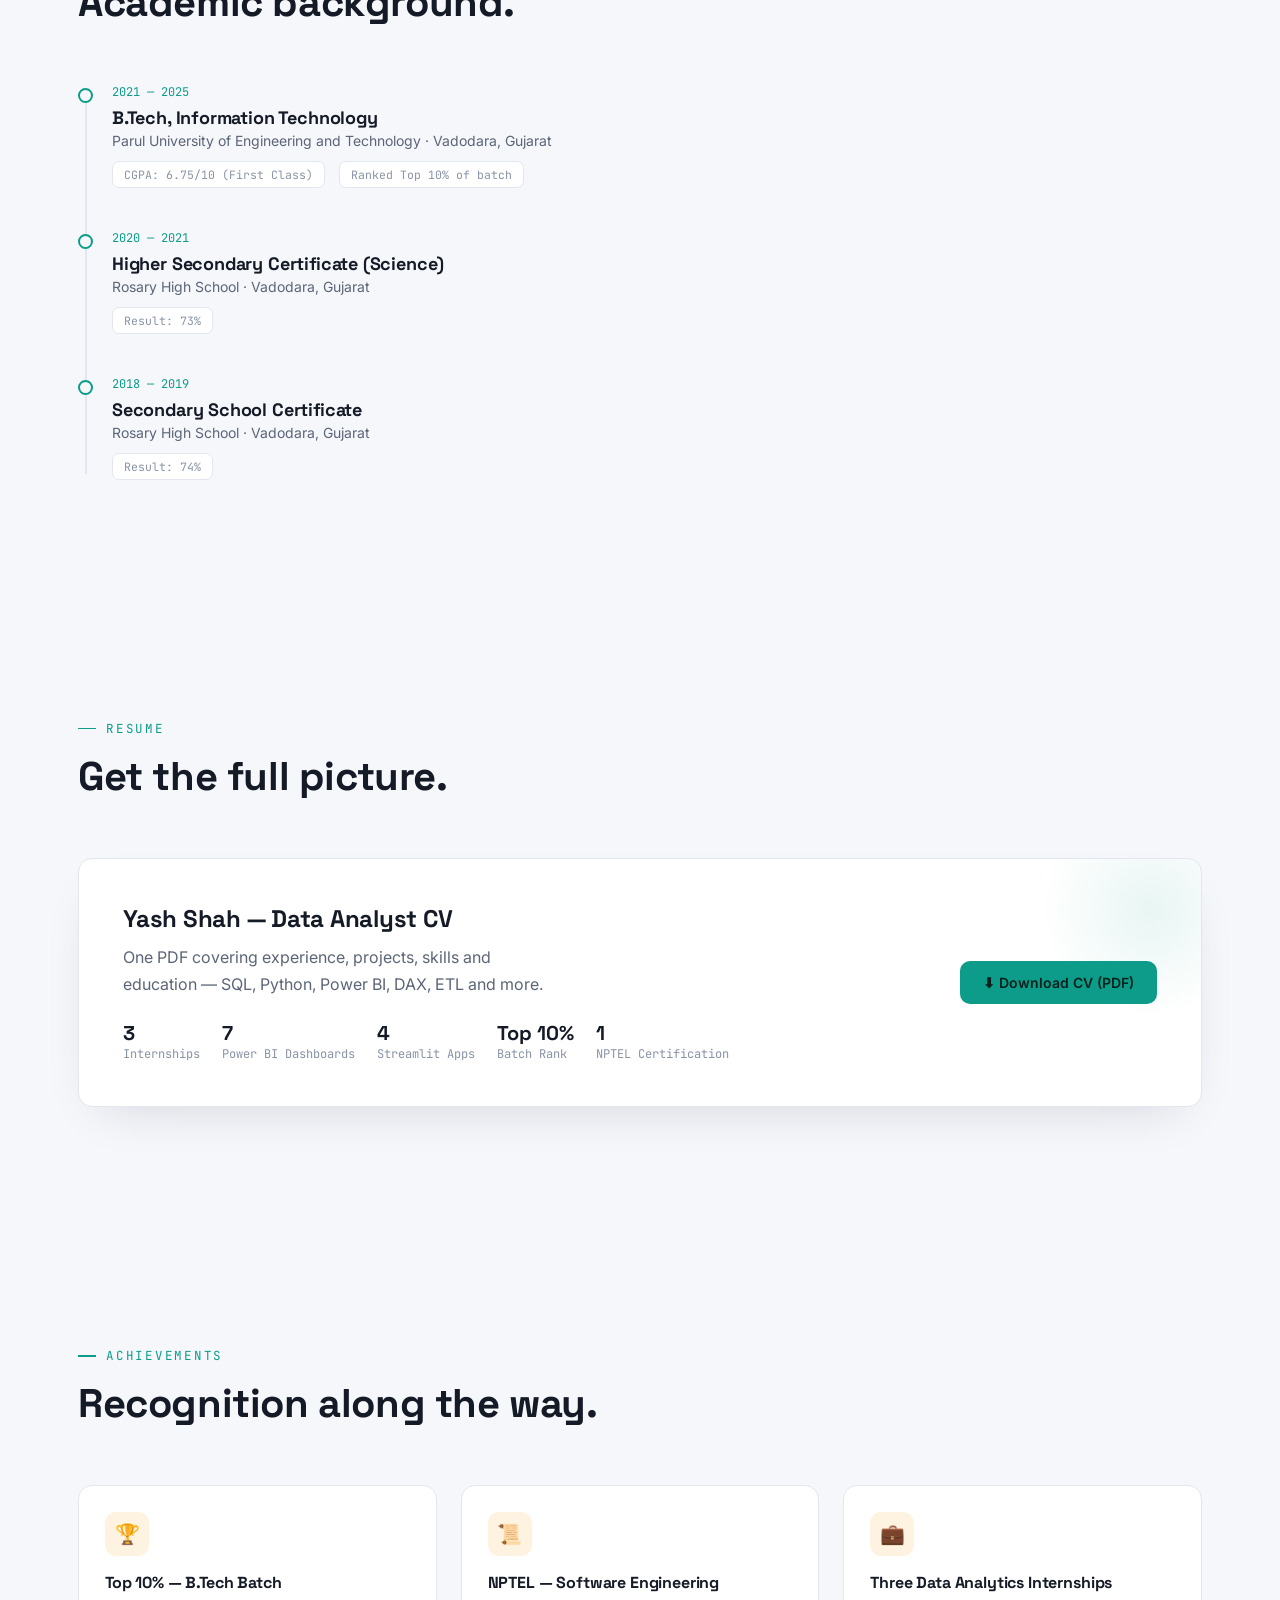
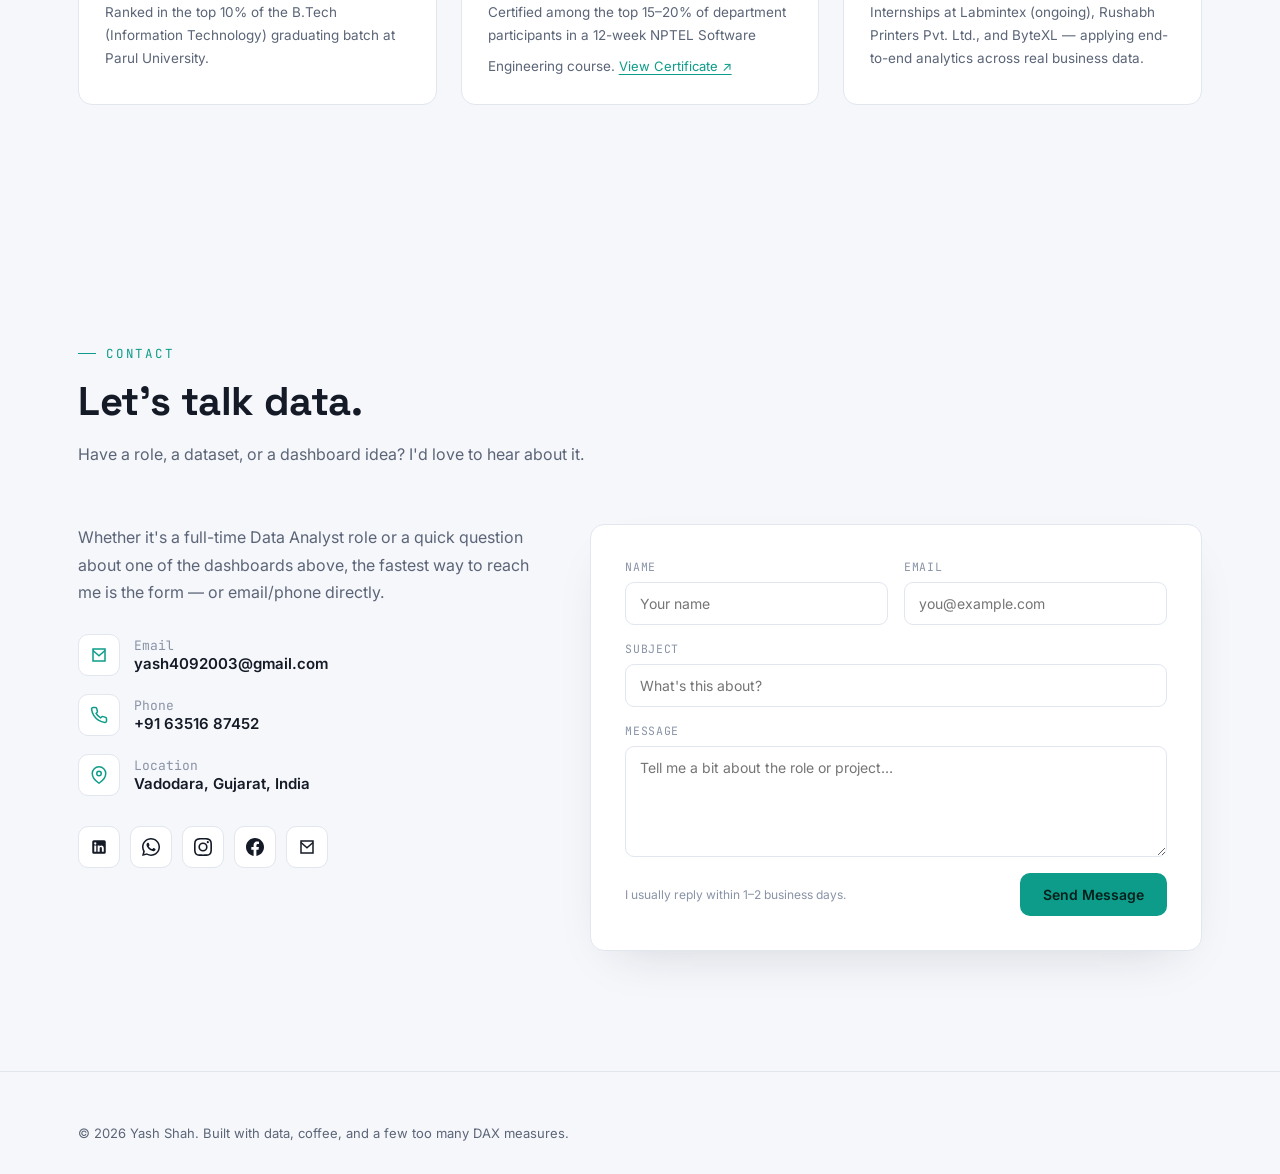
==== commit 5a9a7b04: "Update access key in contact form" ====
--- a/index.html
+++ b/index.html
@@ -618,7 +618,7 @@
 
         <form class="contact-form reveal" id="contactForm">
           <!-- Web3Forms: replace YOUR_ACCESS_KEY below with the key sent to your Gmail -->
-          <input type="hidden" name="access_key" id="w3f_key" value="YOUR_ACCESS_KEY">
+          <input type="hidden" name="access_key" id="w3f_key" value="f4da3e41-6cfc-4776-ac6a-c92bbe3c826c">
           <input type="hidden" name="subject" value="New message from Yash Shah Portfolio">
           <input type="hidden" name="from_name" value="Portfolio Contact Form">
           <div class="form-row">
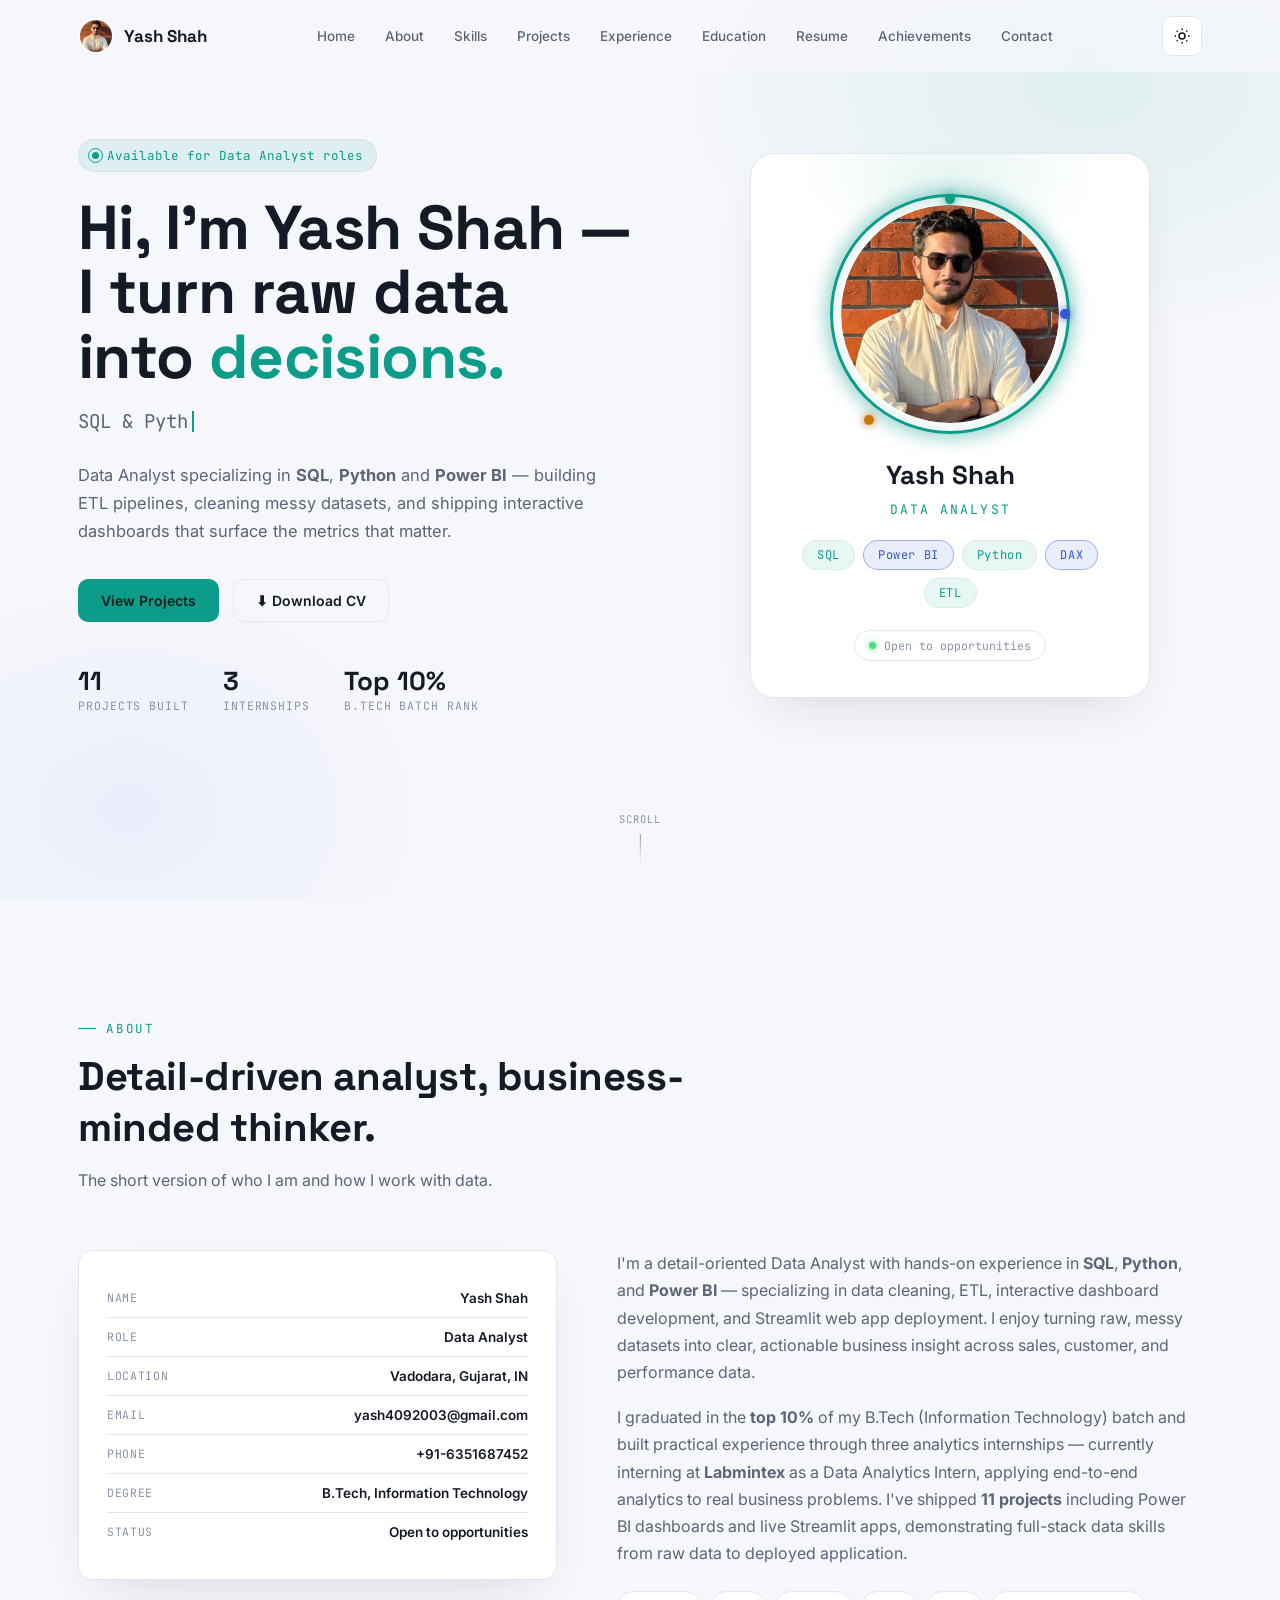
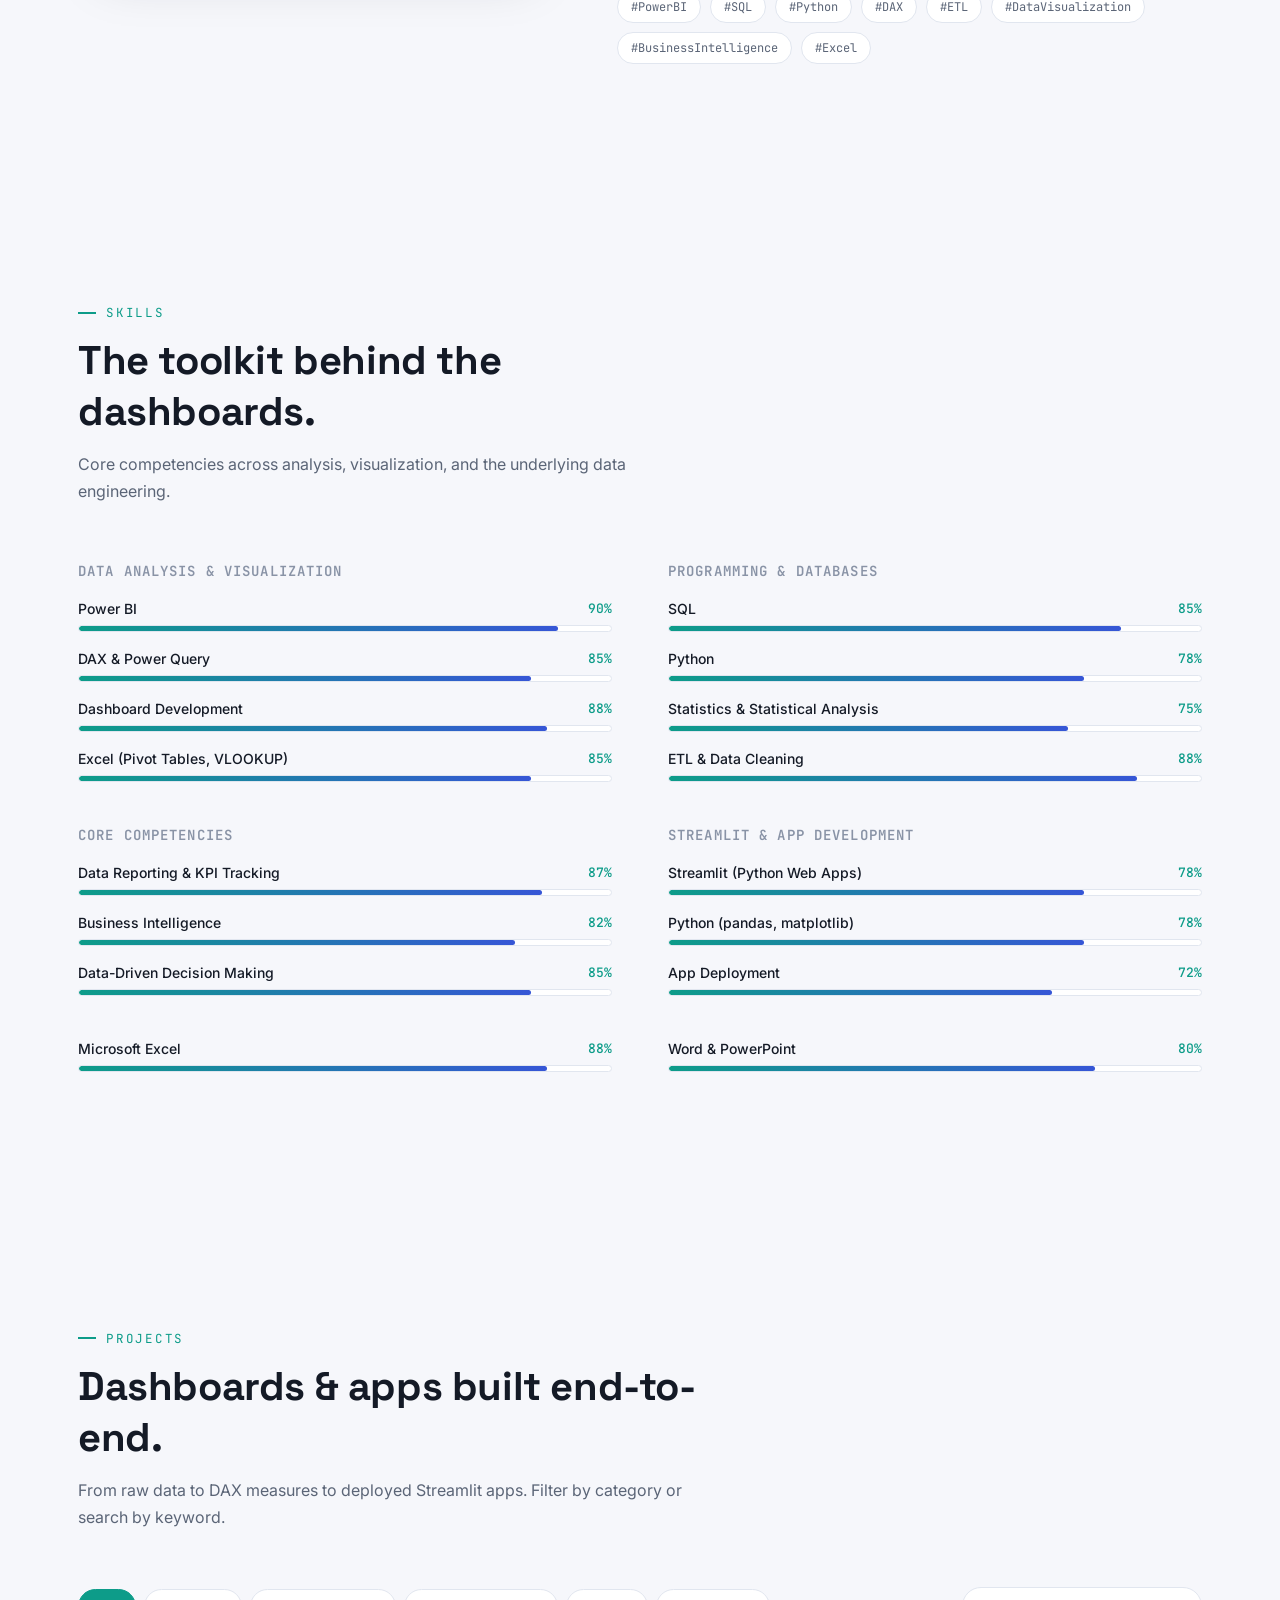
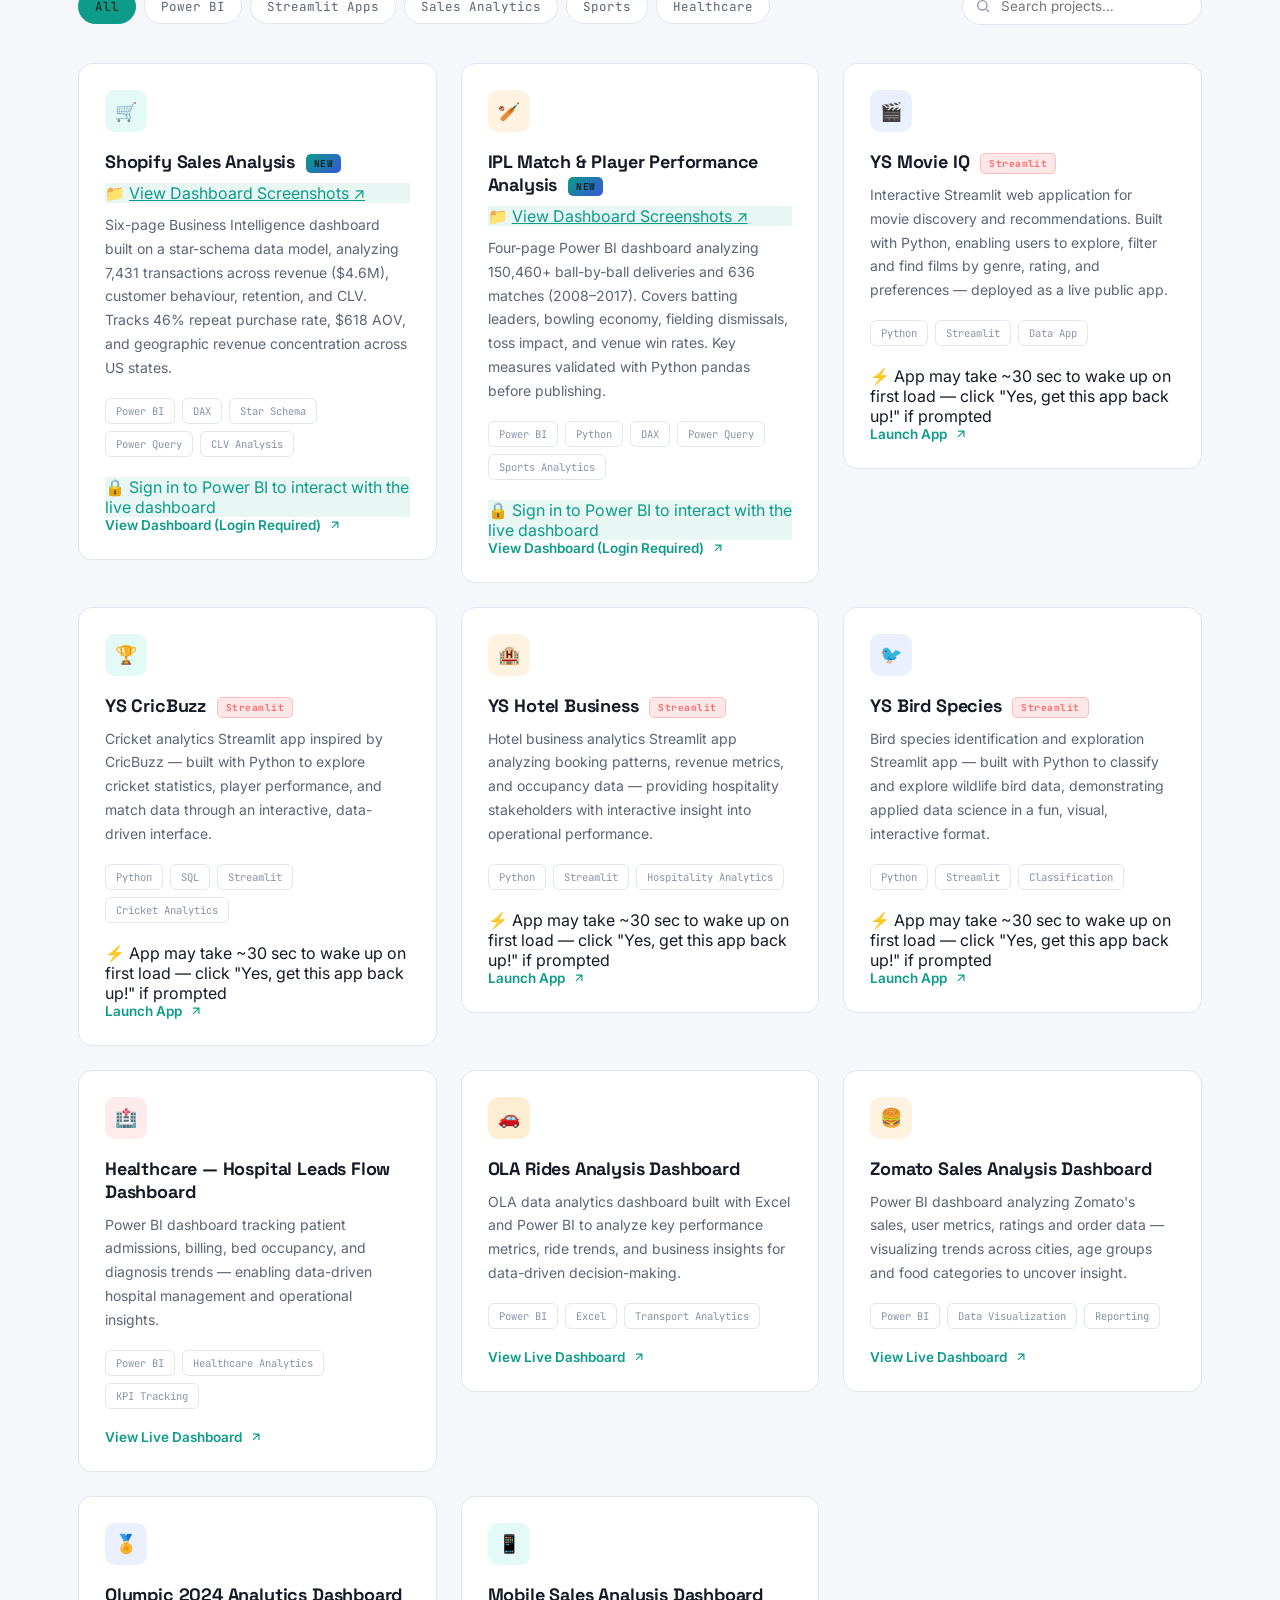
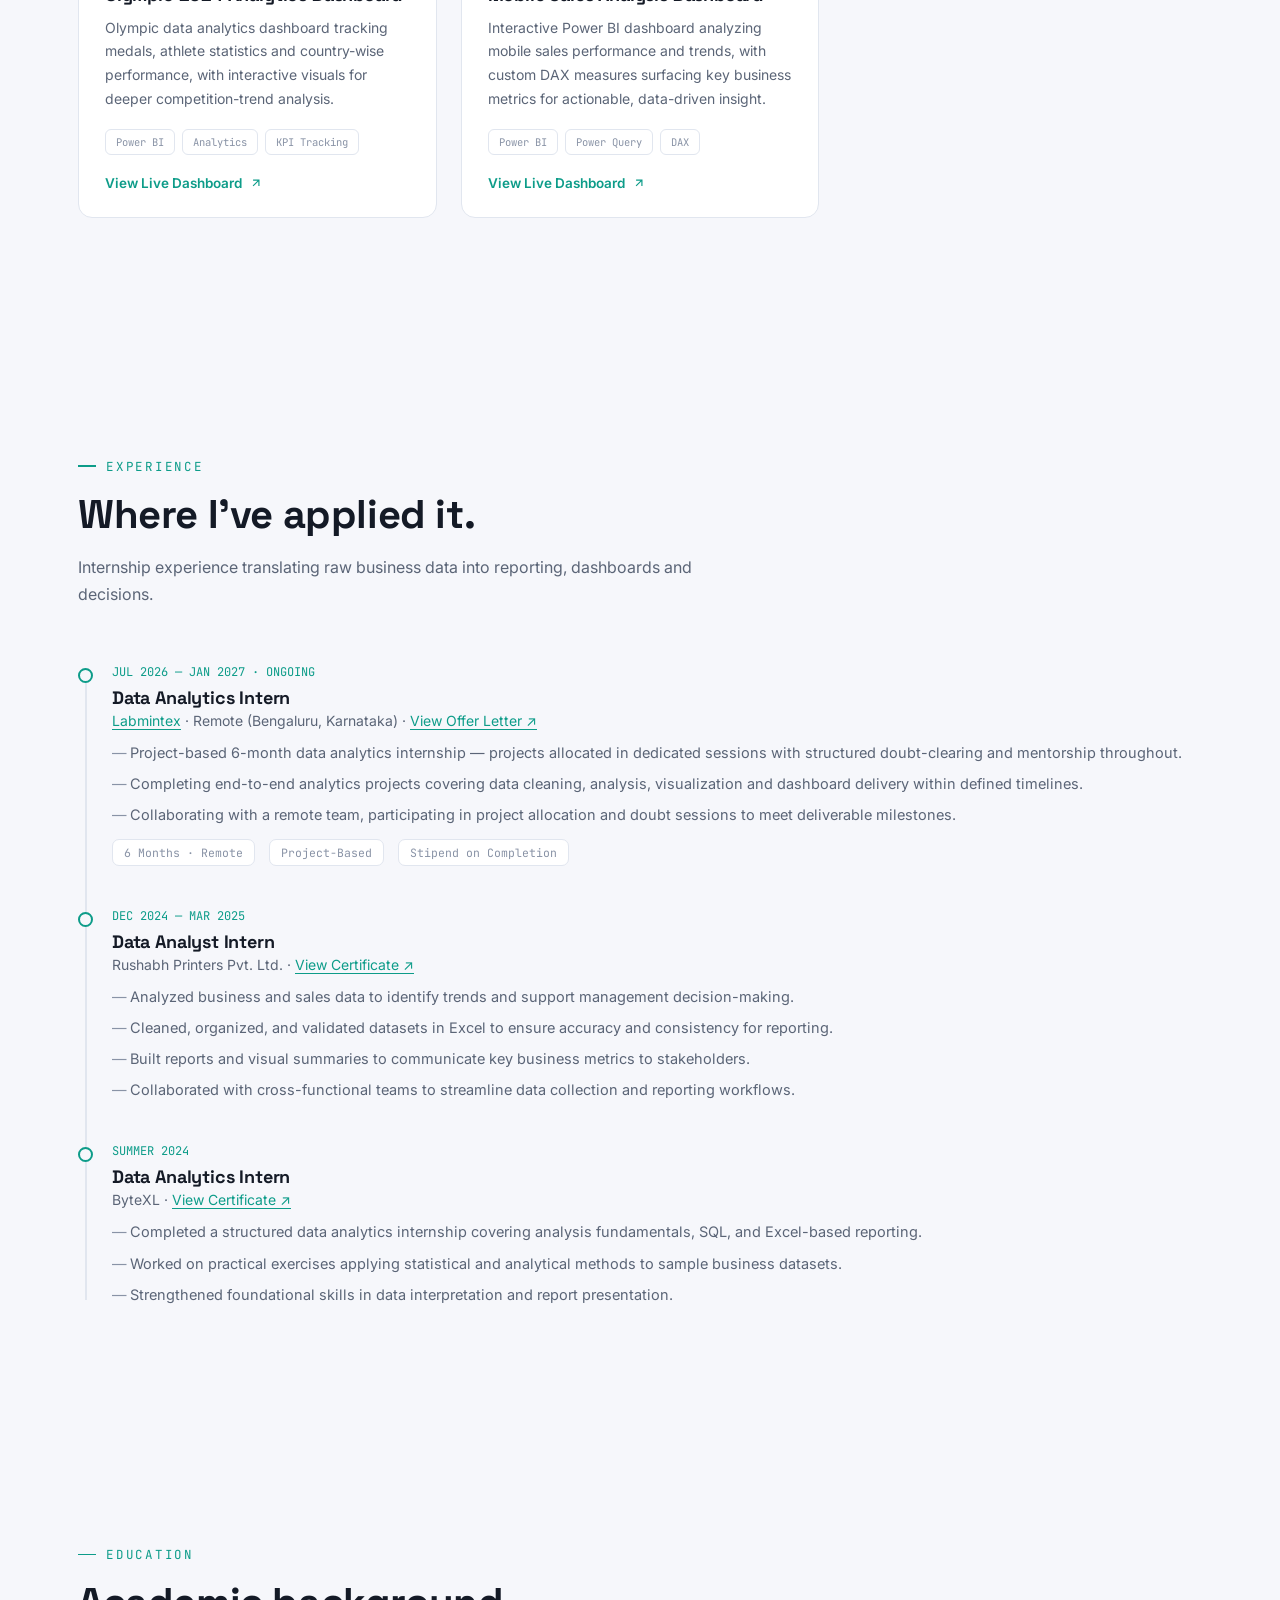
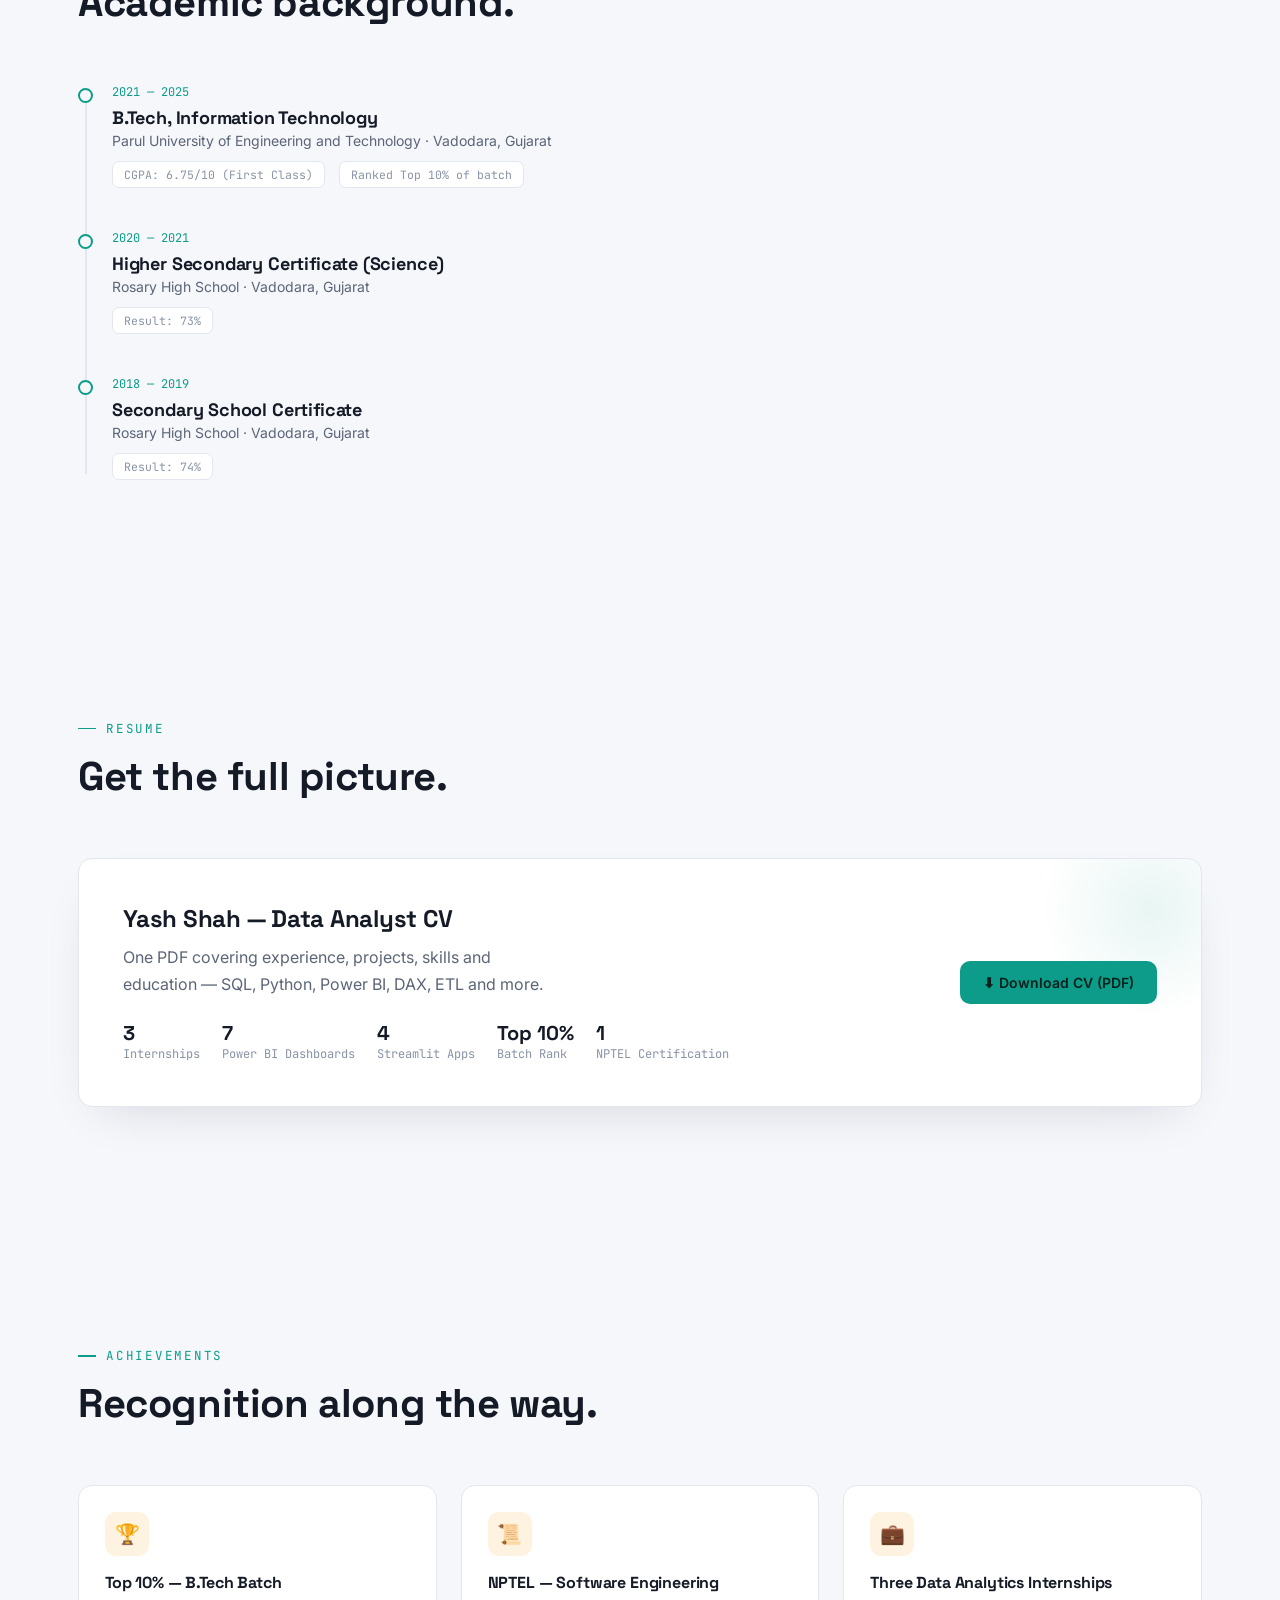
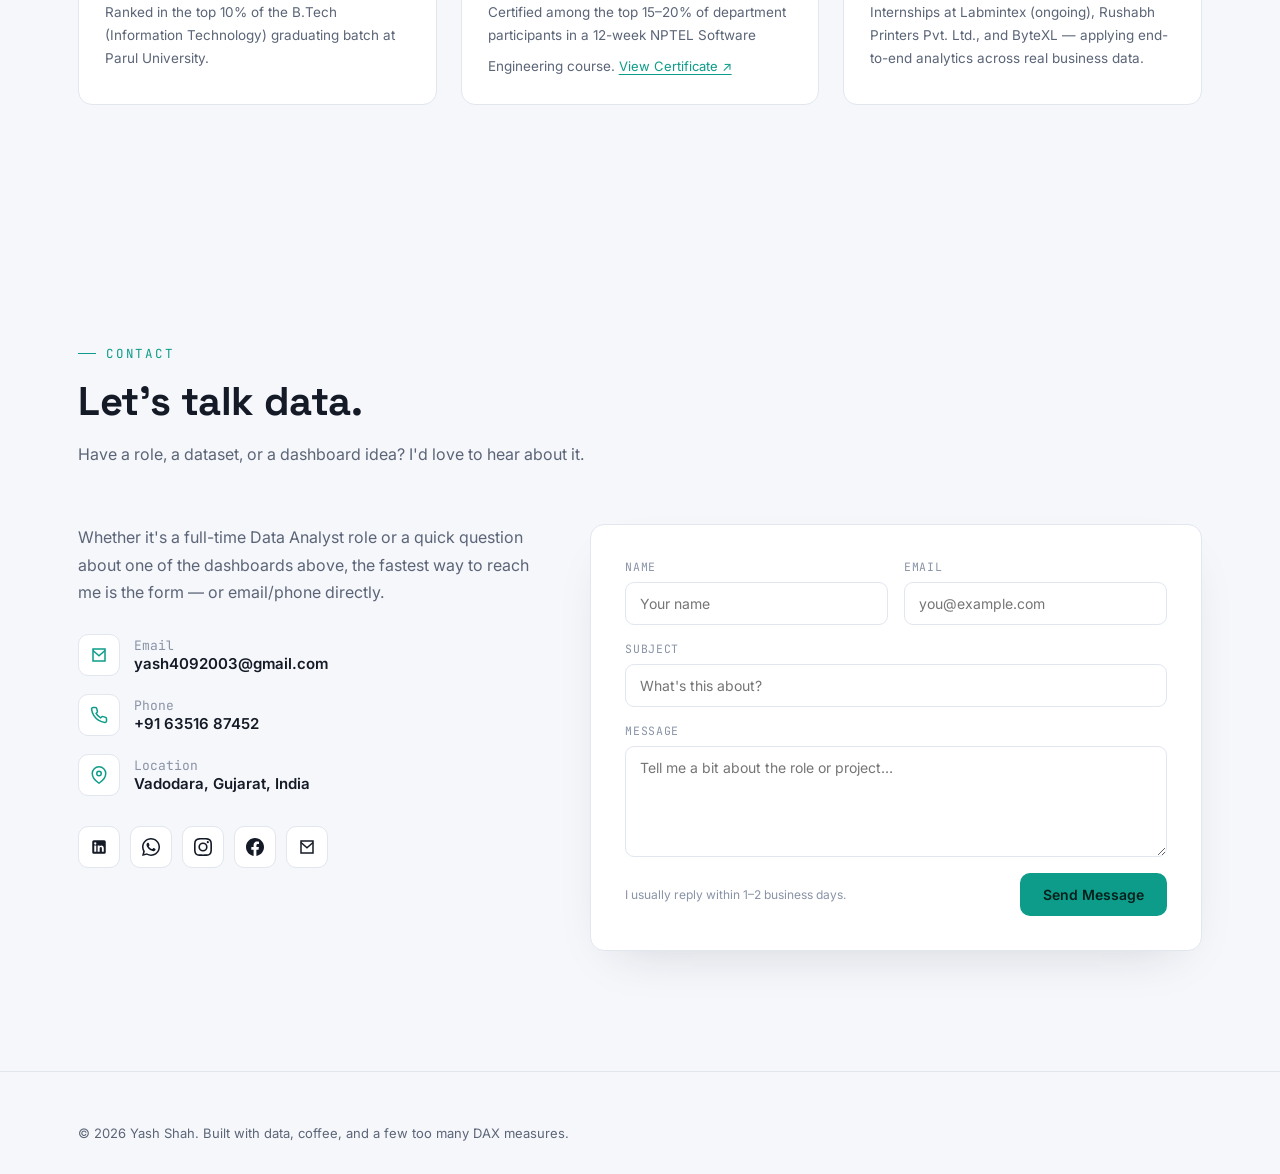
==== commit f16be26e: "Add files via upload" ====
--- a/index.html
+++ b/index.html
@@ -618,7 +618,7 @@
 
         <form class="contact-form reveal" id="contactForm">
           <!-- Web3Forms: replace YOUR_ACCESS_KEY below with the key sent to your Gmail -->
-          <input type="hidden" name="access_key" id="w3f_key" value="f4da3e41-6cfc-4776-ac6a-c92bbe3c826c">
+          <input type="hidden" name="access_key" id="w3f_key" value="YOUR_ACCESS_KEY">
           <input type="hidden" name="subject" value="New message from Yash Shah Portfolio">
           <input type="hidden" name="from_name" value="Portfolio Contact Form">
           <div class="form-row">
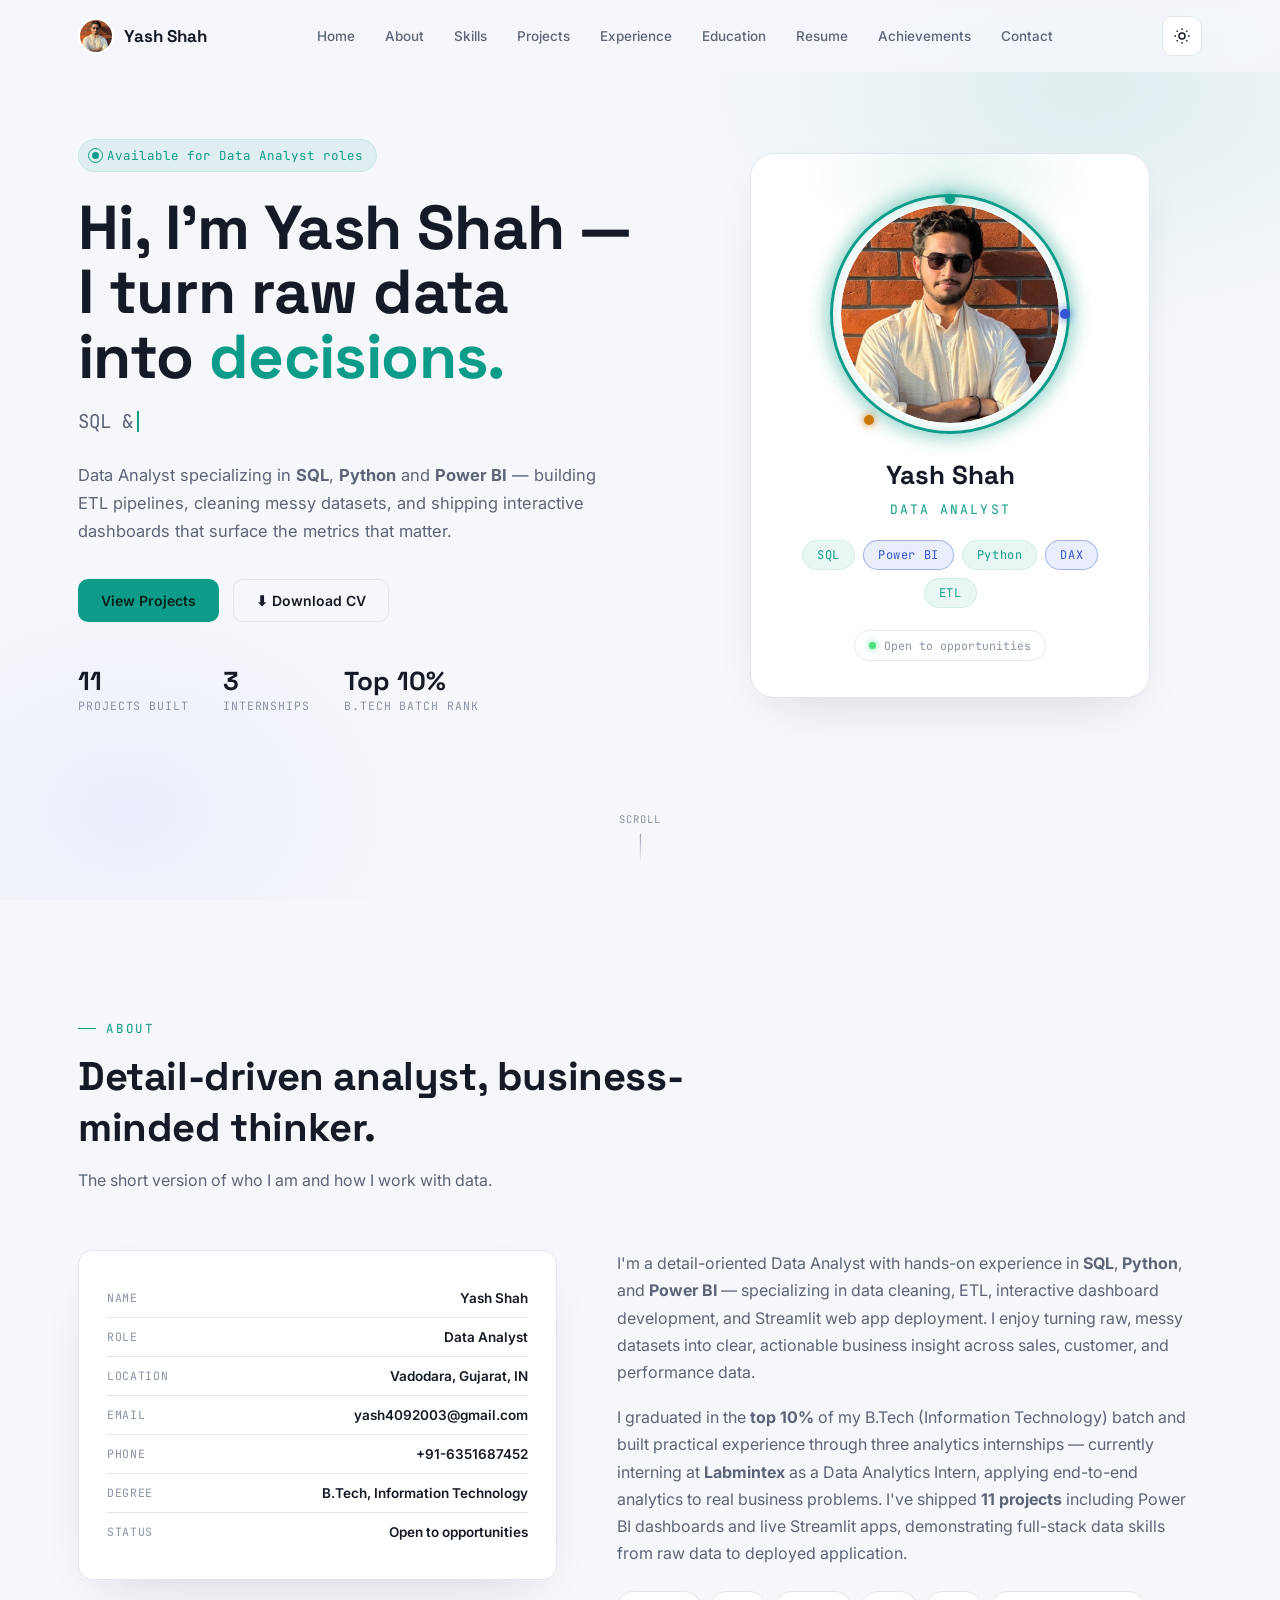
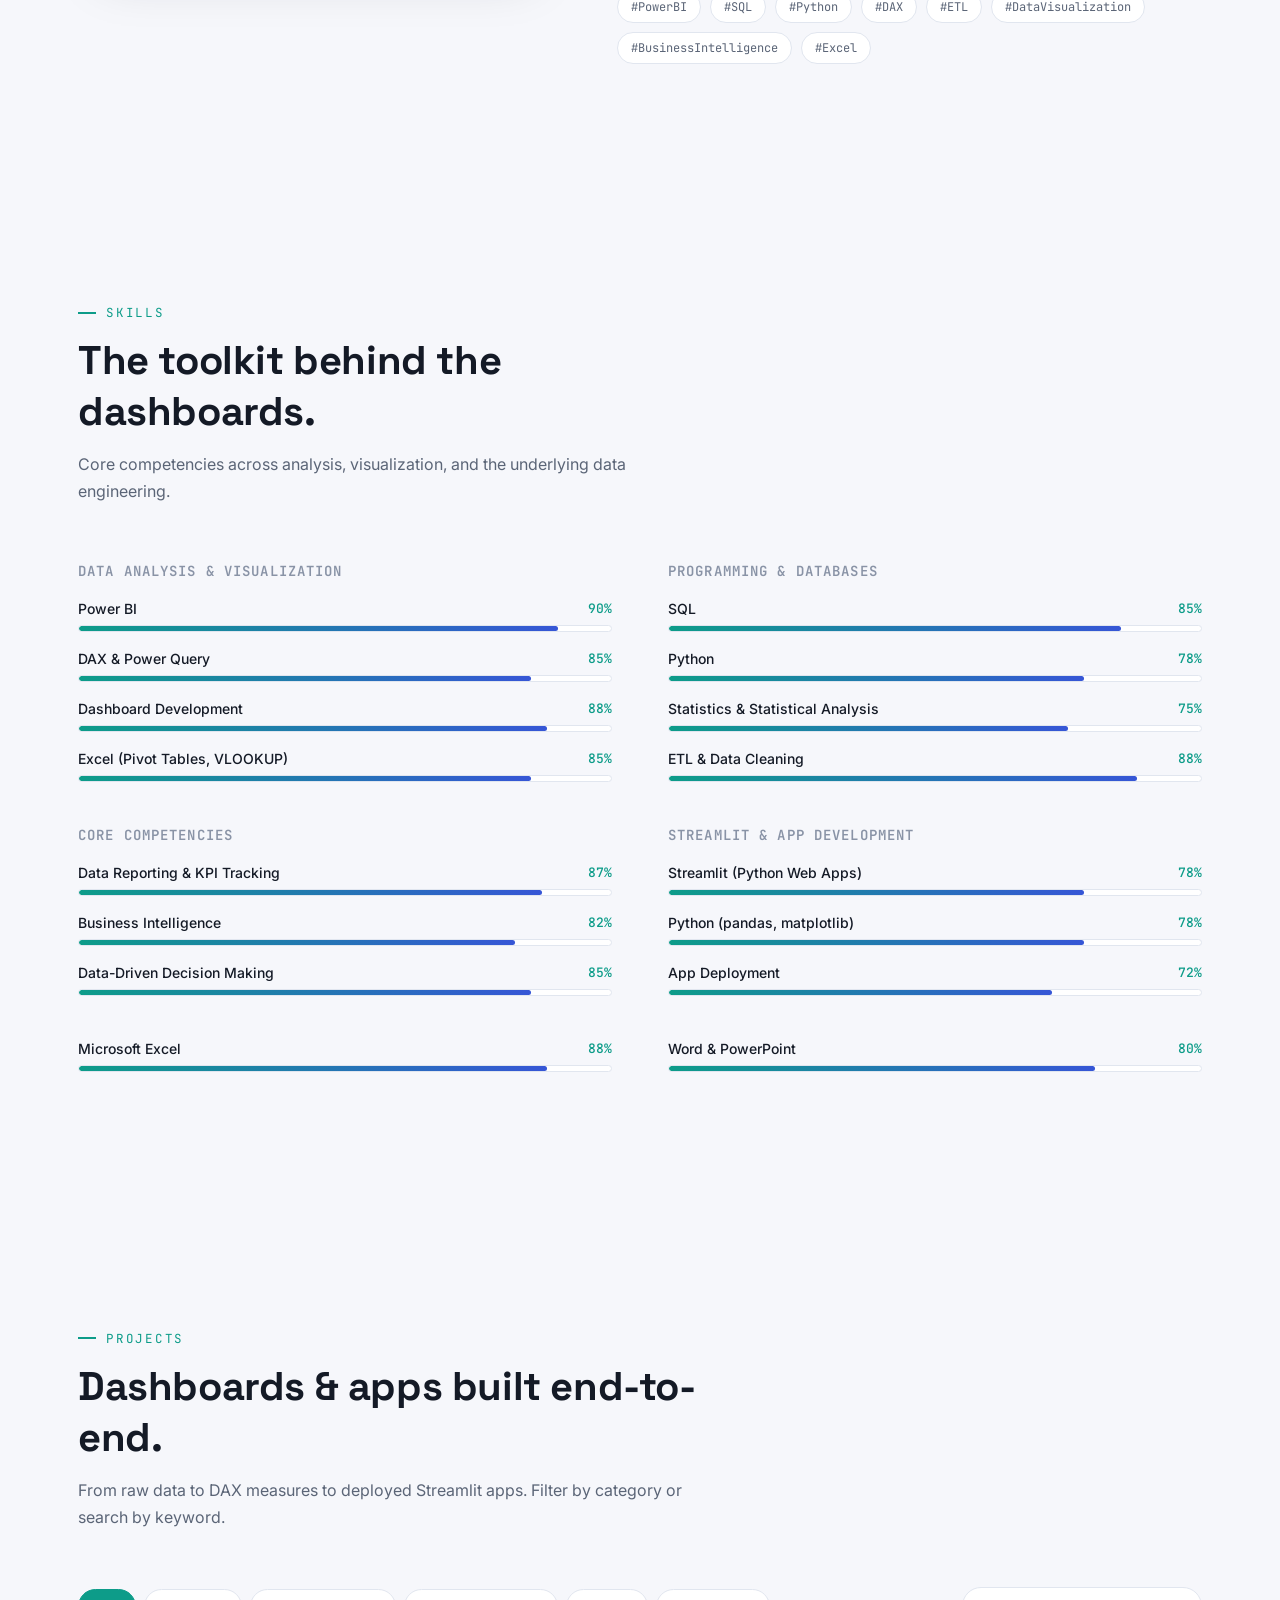
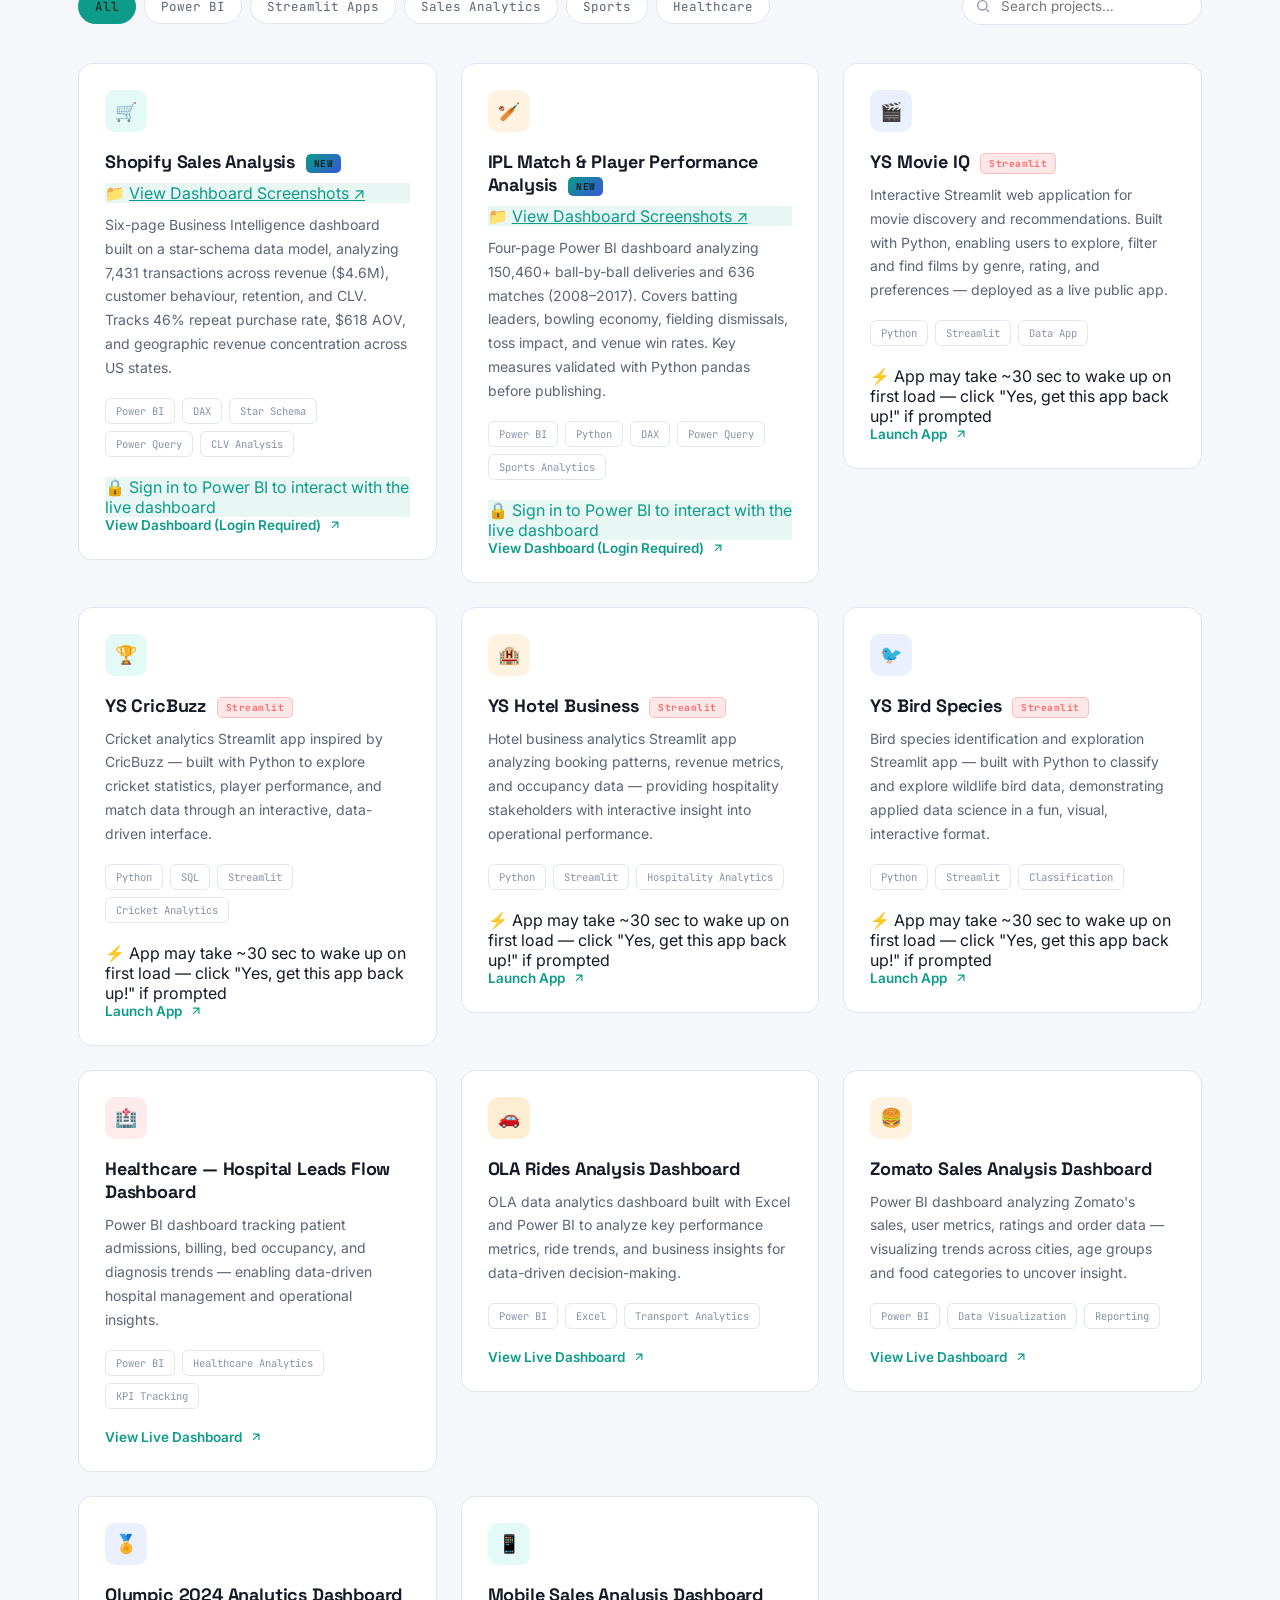
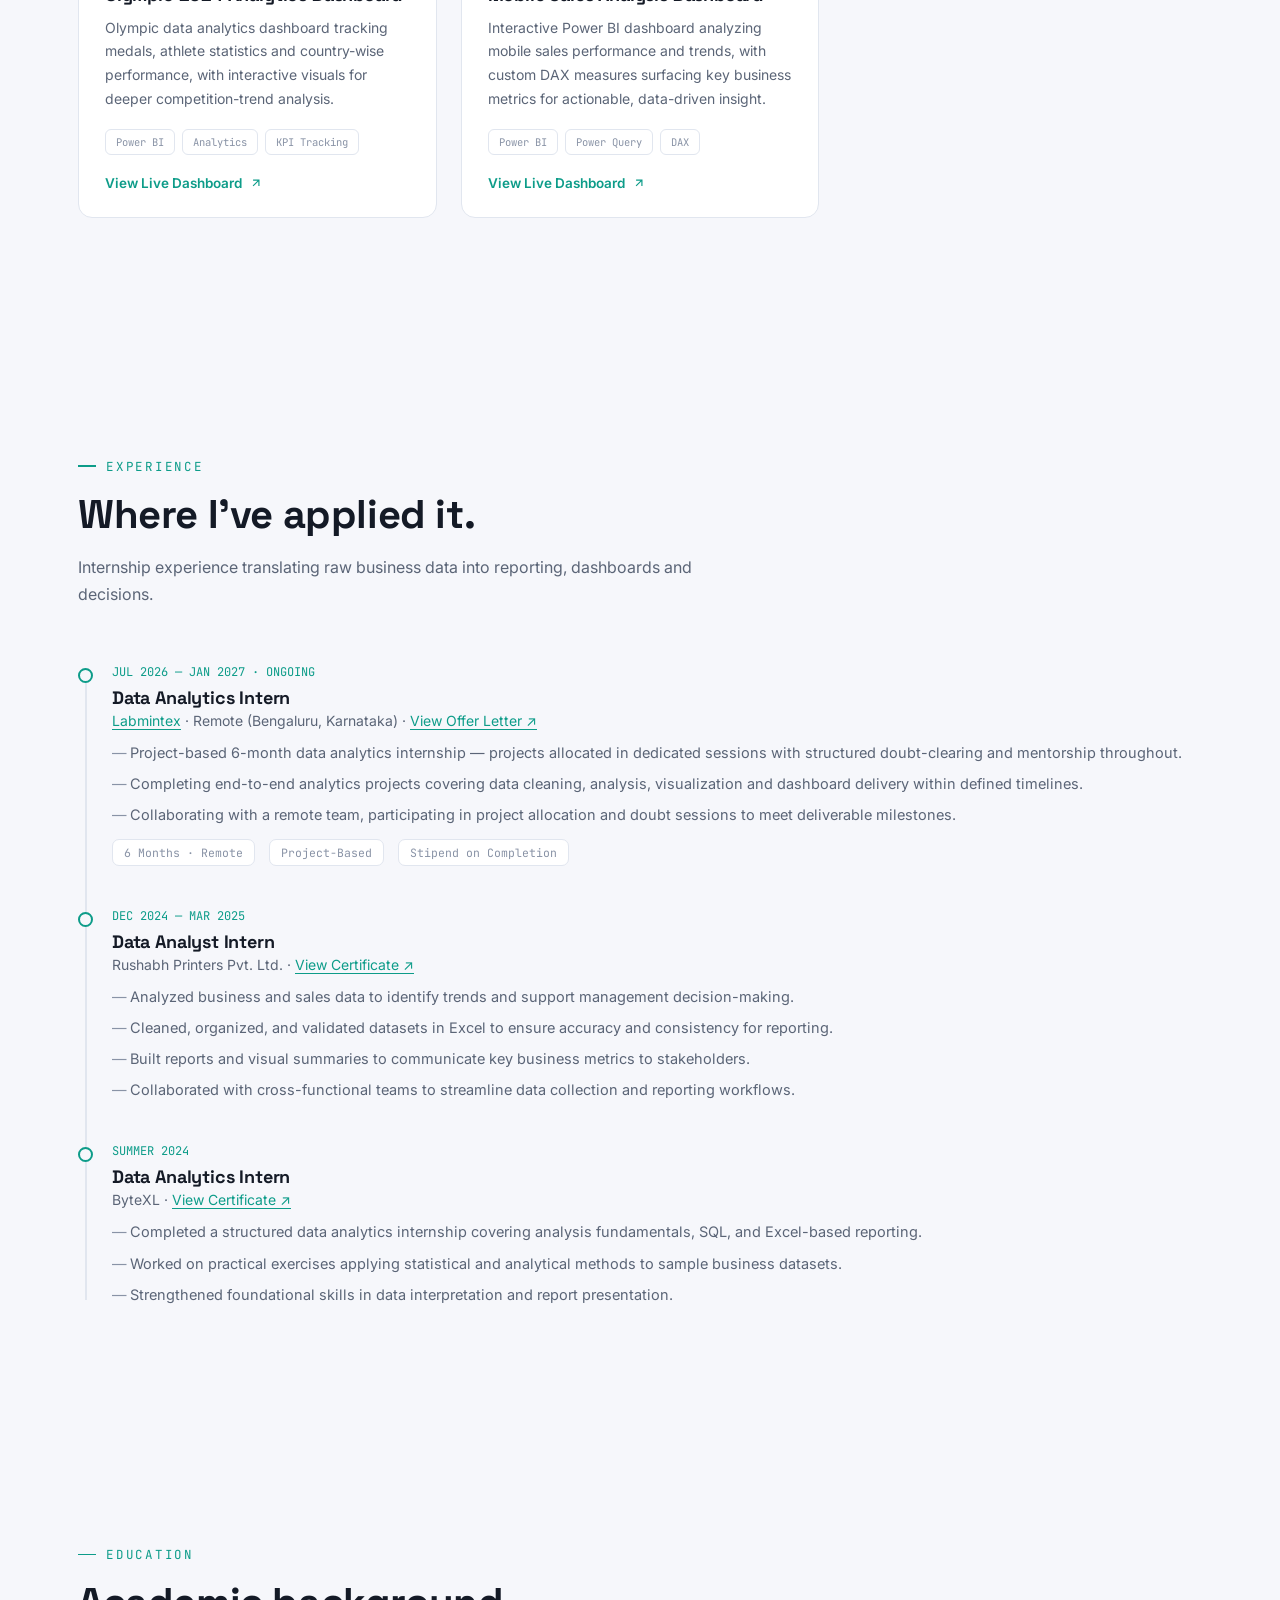
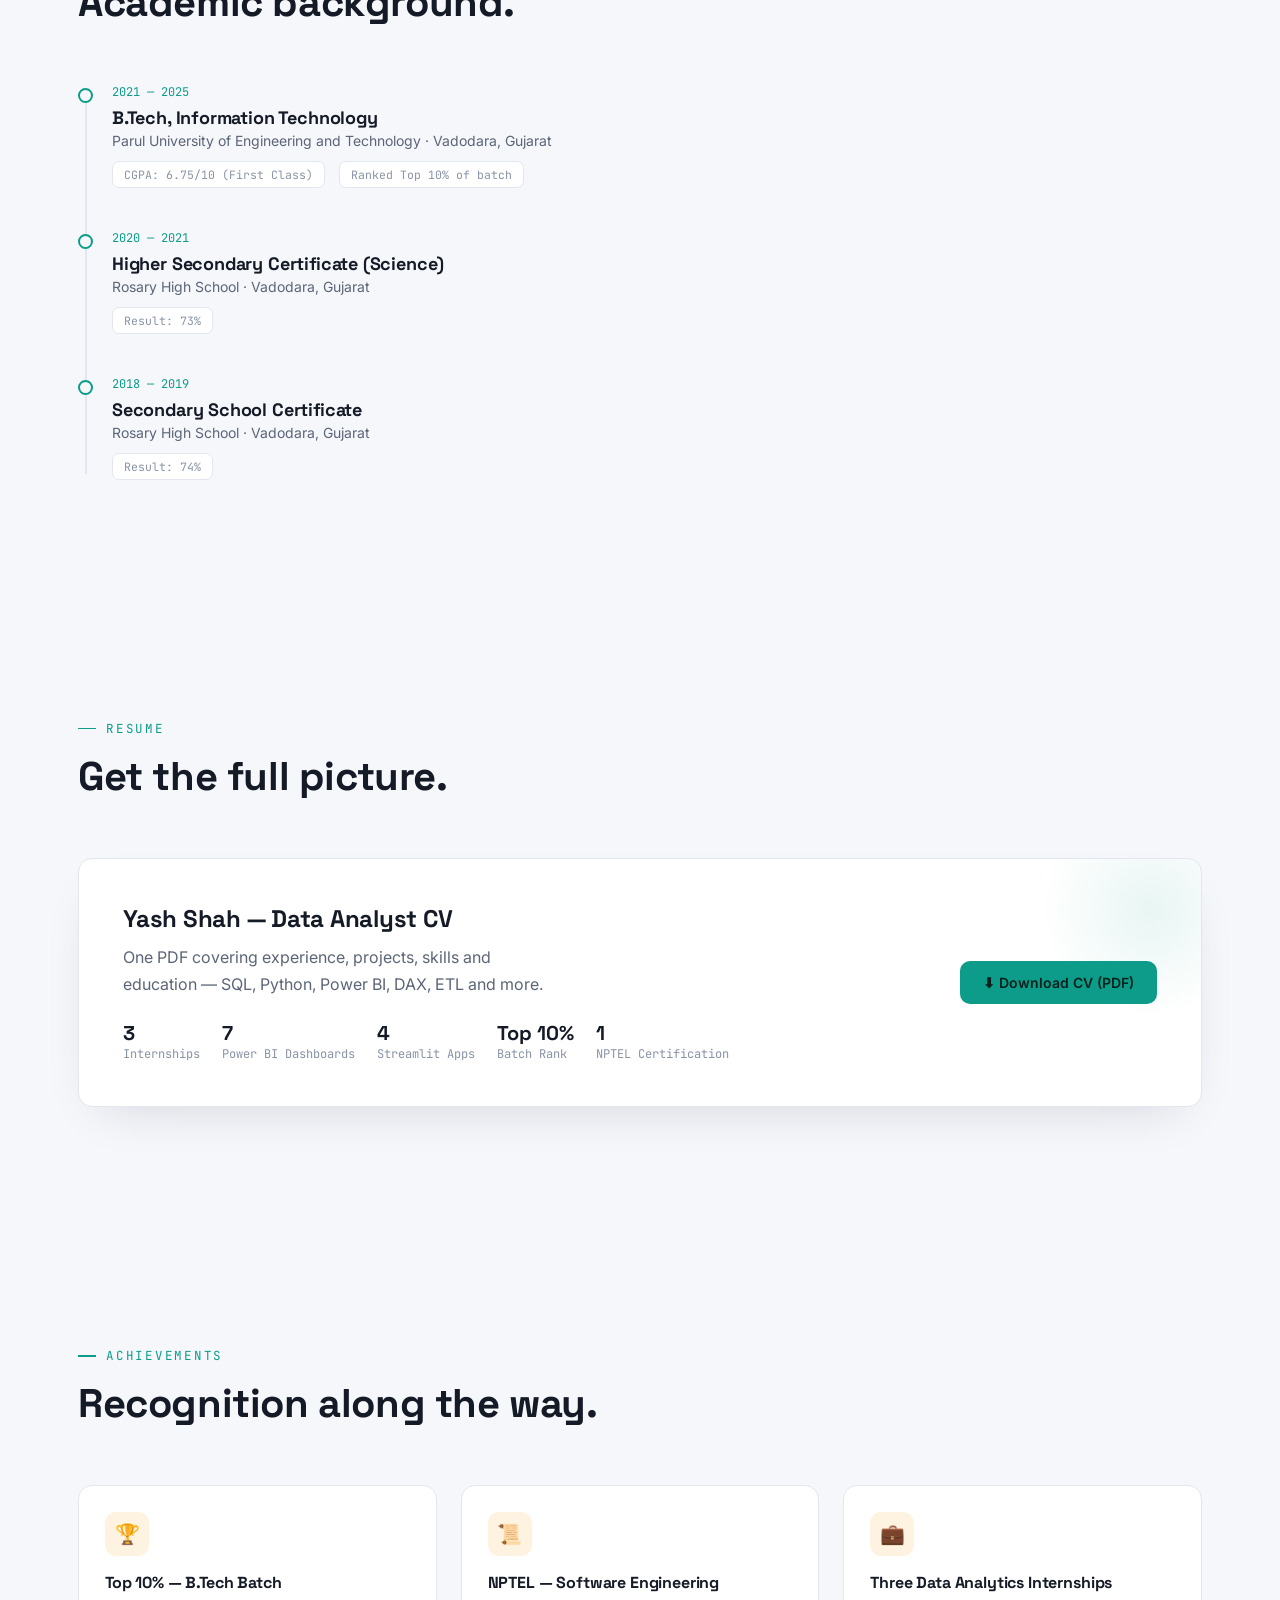
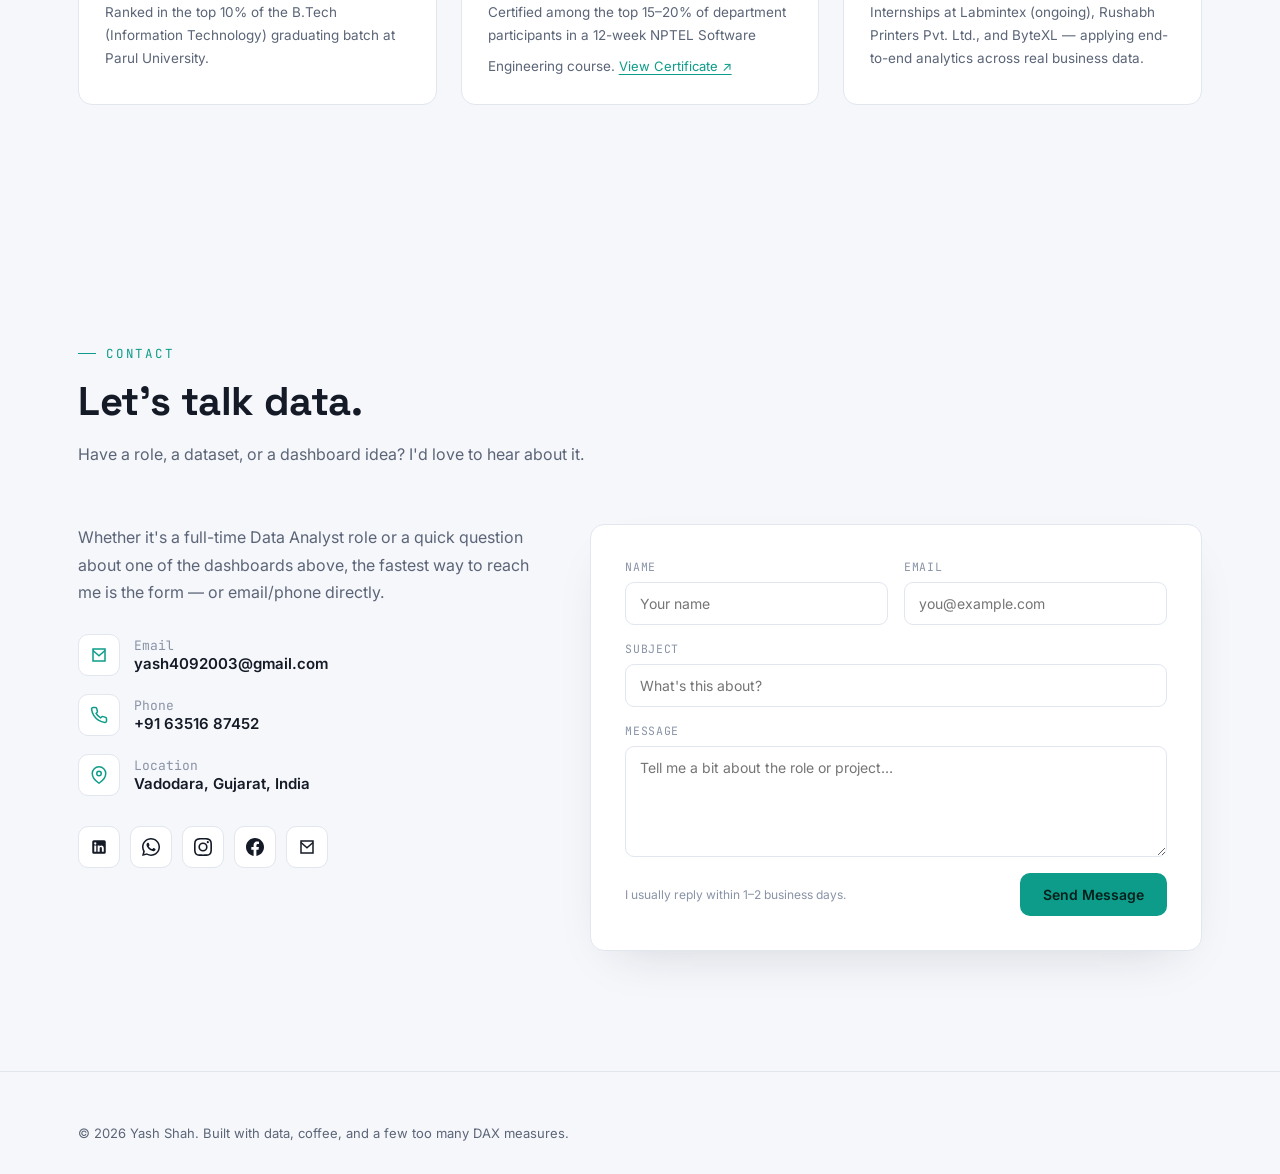
==== commit 0d12f19c: "Update access key in contact form" ====
--- a/index.html
+++ b/index.html
@@ -618,7 +618,7 @@
 
         <form class="contact-form reveal" id="contactForm">
           <!-- Web3Forms: replace YOUR_ACCESS_KEY below with the key sent to your Gmail -->
-          <input type="hidden" name="access_key" id="w3f_key" value="YOUR_ACCESS_KEY">
+          <input type="hidden" name="access_key" id="w3f_key" value="f4da3e41-6cfc-4776-ac6a-c92bbe3c826c">
           <input type="hidden" name="subject" value="New message from Yash Shah Portfolio">
           <input type="hidden" name="from_name" value="Portfolio Contact Form">
           <div class="form-row">
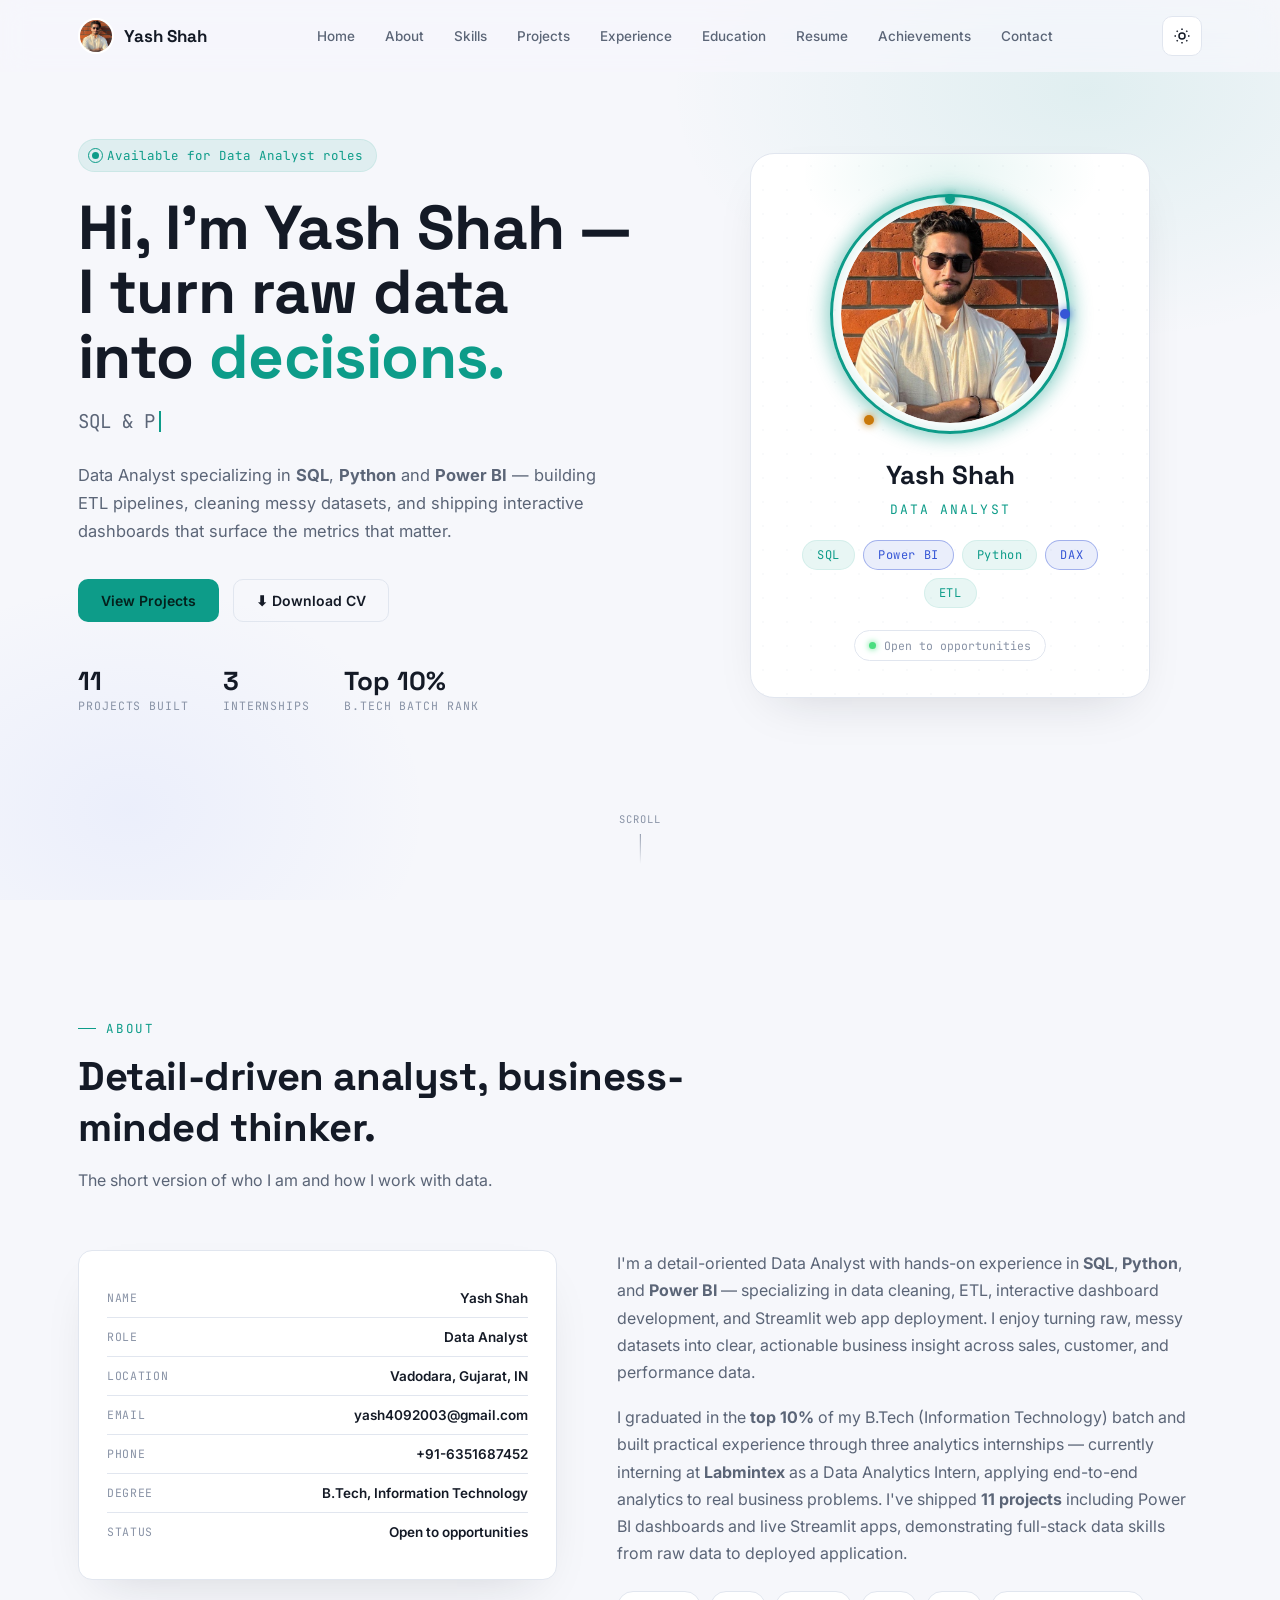
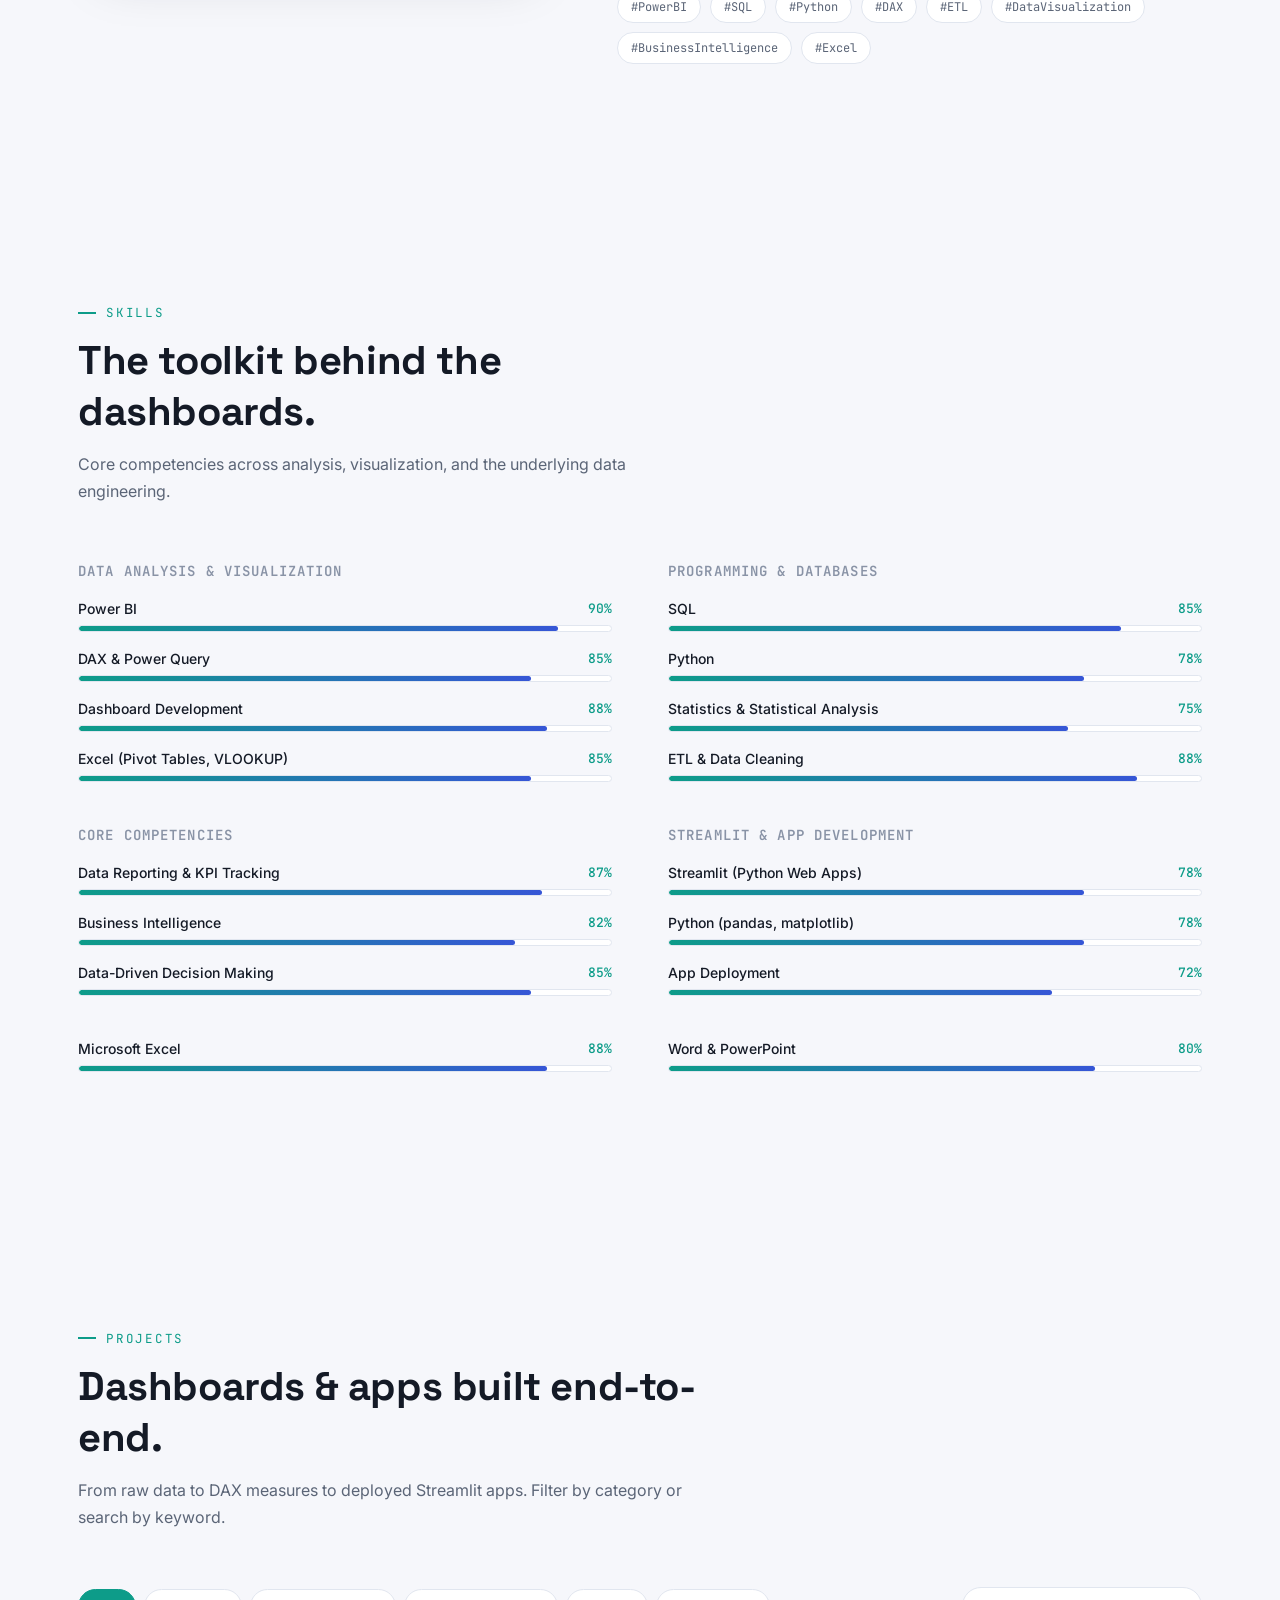
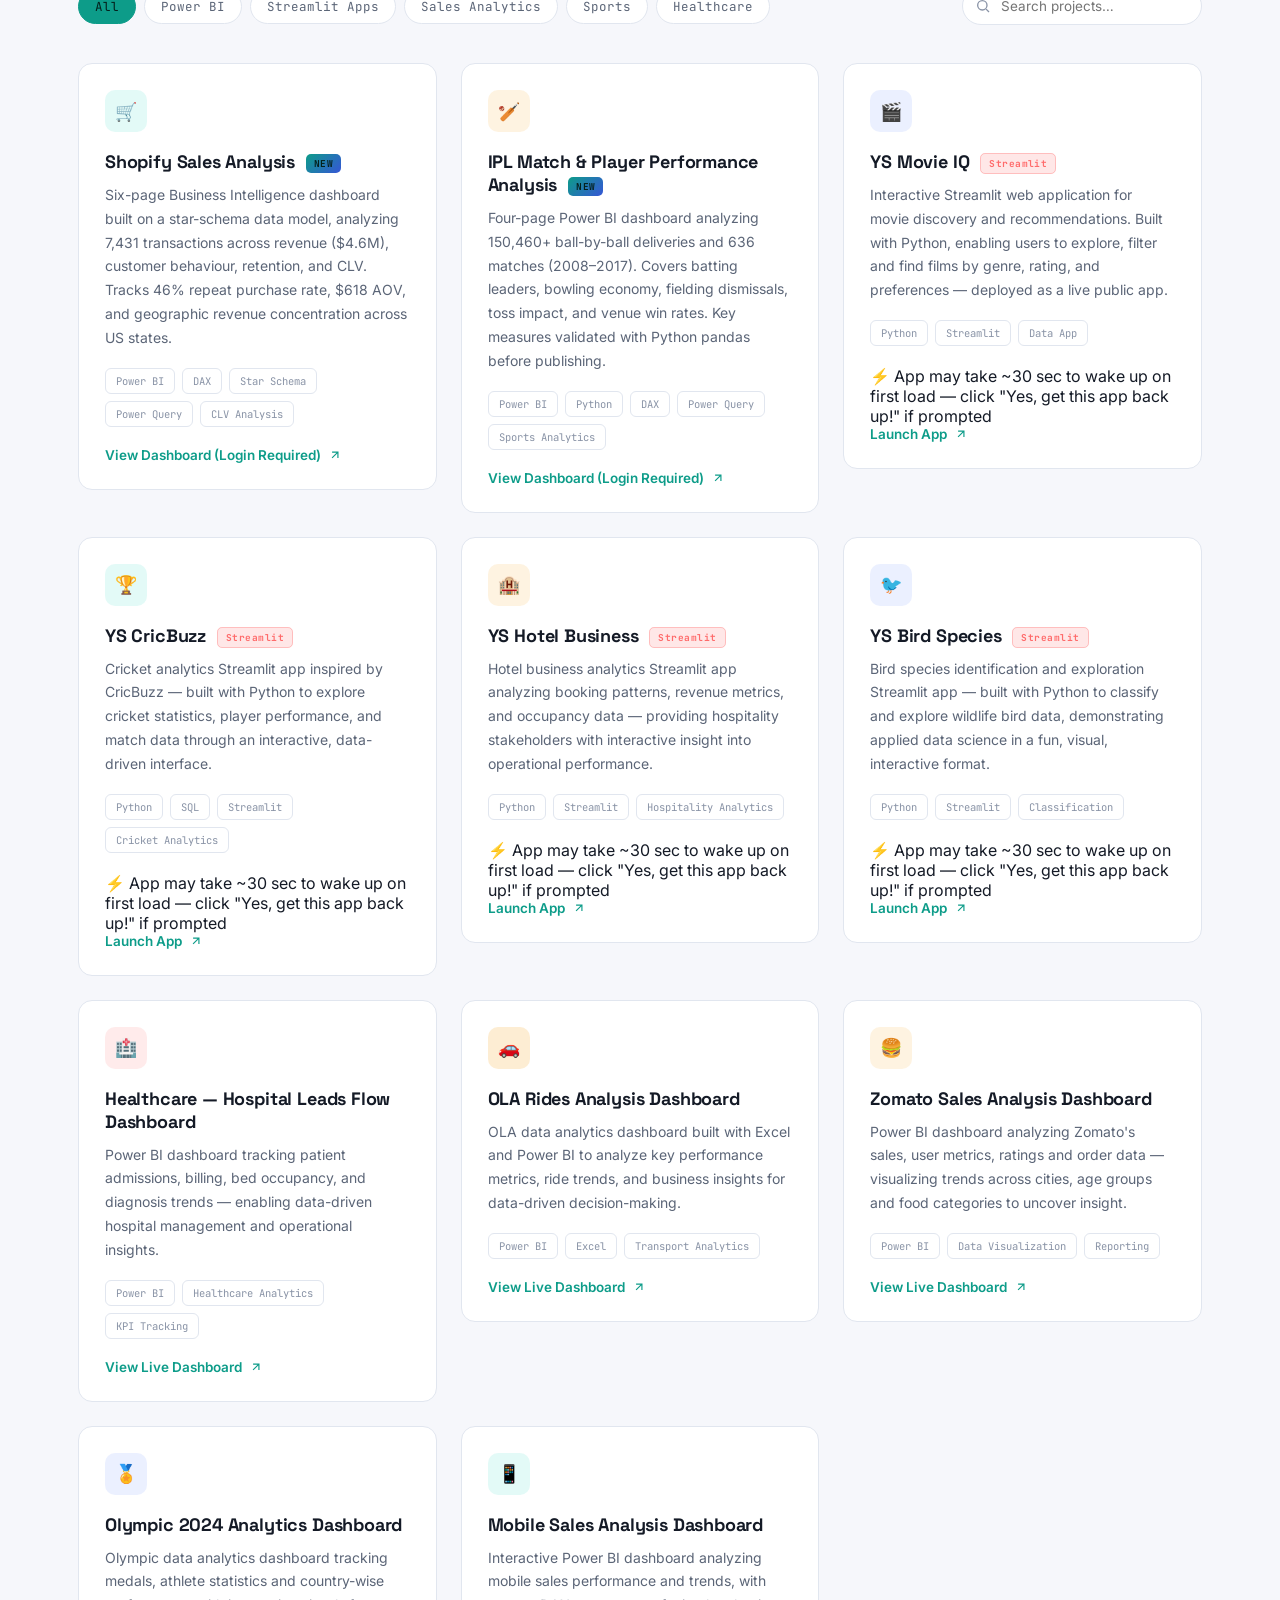
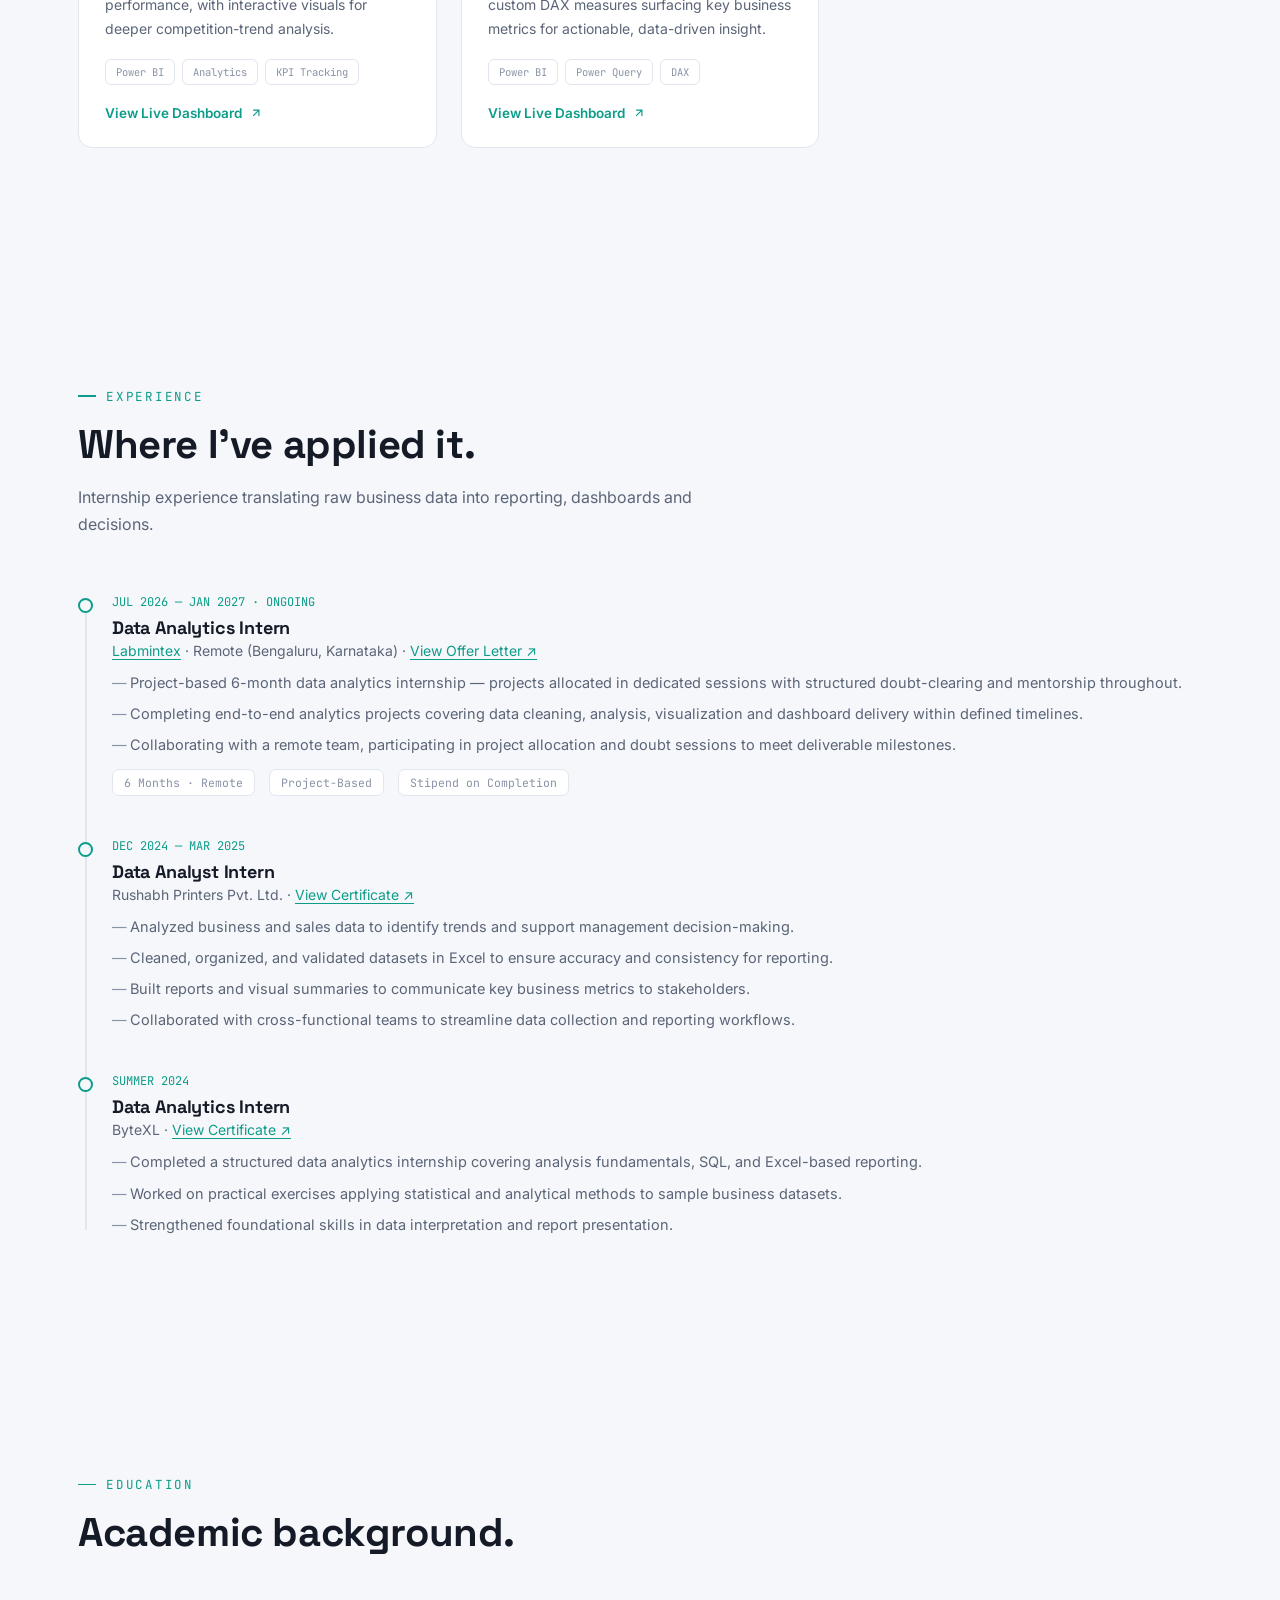
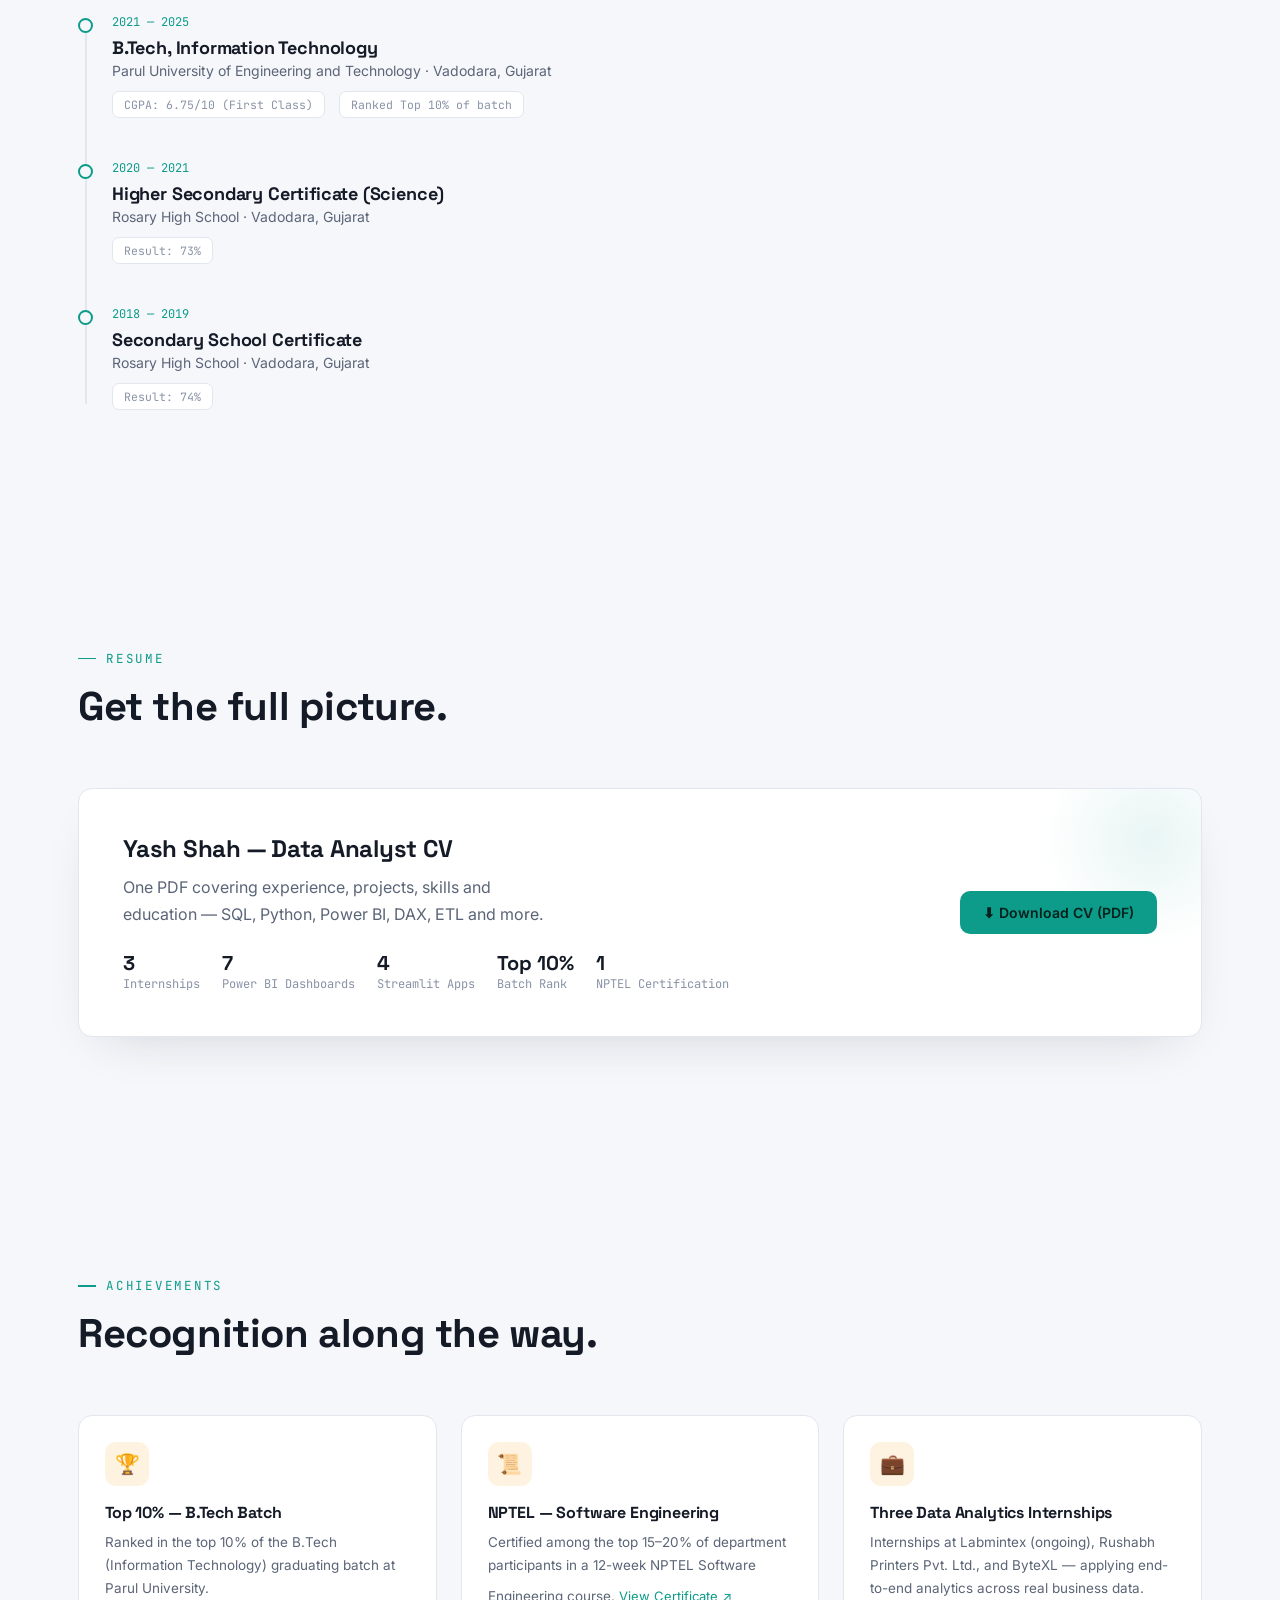
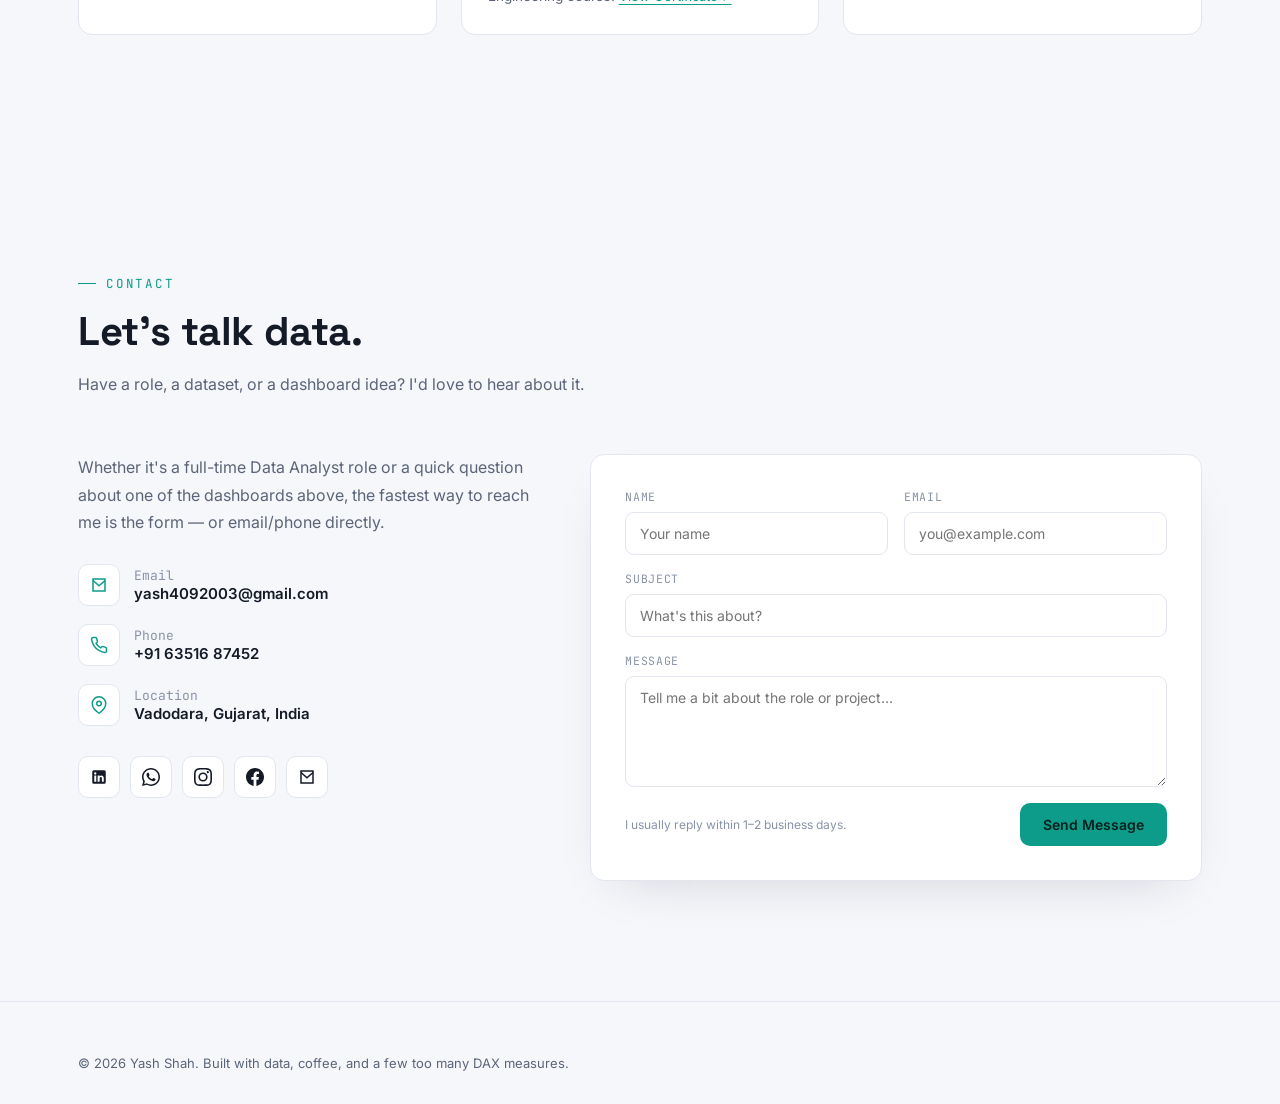
==== commit 086afcb4: "Remove sign-in prompts for Power BI dashboards Removed sign-in prompts for Power BI dashboards in tw" ====
--- a/index.html
+++ b/index.html
@@ -300,7 +300,6 @@
           <div class="proj-note powerbi" style="margin-bottom:10px;">📁 <a href="https://drive.google.com/drive/folders/1ToG-hRPGosOD1jdZYtrDY24imbUzXOeD?usp=sharing" target="_blank" rel="noopener" style="color:var(--accent);text-decoration:underline;">View Dashboard Screenshots ↗</a></div>
           <p>Six-page Business Intelligence dashboard built on a star-schema data model, analyzing 7,431 transactions across revenue ($4.6M), customer behaviour, retention, and CLV. Tracks 46% repeat purchase rate, $618 AOV, and geographic revenue concentration across US states.</p>
           <div class="proj-tags"><span>Power BI</span><span>DAX</span><span>Star Schema</span><span>Power Query</span><span>CLV Analysis</span></div>
-          <div class="proj-note powerbi">🔒 Sign in to Power BI to interact with the live dashboard</div>
           <div class="proj-links">
             <a href="https://app.powerbi.com/reportEmbed?reportId=2b4f56d8-8561-4506-8476-07eb3caf0ce3&autoAuth=true&ctid=56c1d497-700b-49cf-8f8d-3dd6b20d522f" target="_blank" rel="noopener" class="proj-link">View Dashboard (Login Required) <svg viewBox="0 0 24 24" fill="none" stroke="currentColor" stroke-width="2"><path d="M7 17 17 7M7 7h10v10"/></svg></a>
           </div>
@@ -313,7 +312,6 @@
           <div class="proj-note powerbi" style="margin-bottom:10px;">📁 <a href="https://drive.google.com/drive/folders/1k2ojk4WEkgThUYb6UWj_3-jV6TVAK4EJ?usp=sharing" target="_blank" rel="noopener" style="color:var(--accent);text-decoration:underline;">View Dashboard Screenshots ↗</a></div>
           <p>Four-page Power BI dashboard analyzing 150,460+ ball-by-ball deliveries and 636 matches (2008–2017). Covers batting leaders, bowling economy, fielding dismissals, toss impact, and venue win rates. Key measures validated with Python pandas before publishing.</p>
           <div class="proj-tags"><span>Power BI</span><span>Python</span><span>DAX</span><span>Power Query</span><span>Sports Analytics</span></div>
-          <div class="proj-note powerbi">🔒 Sign in to Power BI to interact with the live dashboard</div>
           <div class="proj-links">
             <a href="https://app.powerbi.com/reportEmbed?reportId=81034eb5-d503-4e14-9621-1f543671ff9a&autoAuth=true&ctid=56c1d497-700b-49cf-8f8d-3dd6b20d522f" target="_blank" rel="noopener" class="proj-link">View Dashboard (Login Required) <svg viewBox="0 0 24 24" fill="none" stroke="currentColor" stroke-width="2"><path d="M7 17 17 7M7 7h10v10"/></svg></a>
           </div>
--- a/styles.css
+++ b/styles.css
@@ -561,7 +561,7 @@
   padding:7px 11px; margin-bottom:14px; line-height:1.5;
 }
 .proj-note.streamlit{ border-color:color-mix(in srgb,#ff4b4b 40%,transparent); color:#ff6b6b; background:color-mix(in srgb,#ff4b4b 8%,transparent); }
-.proj-note.powerbi{ border-color:var(--accent-dim); color:var(--accent); background:var(--accent-dim); }
+.proj-note.powerbi{ display:none; }
 .proj-links{ display:flex; flex-direction:column; gap:8px; margin-top:auto; }
 .proj-link-secondary{
   display:inline-flex; align-items:center; gap:7px; font-size:12.5px; font-weight:600;
